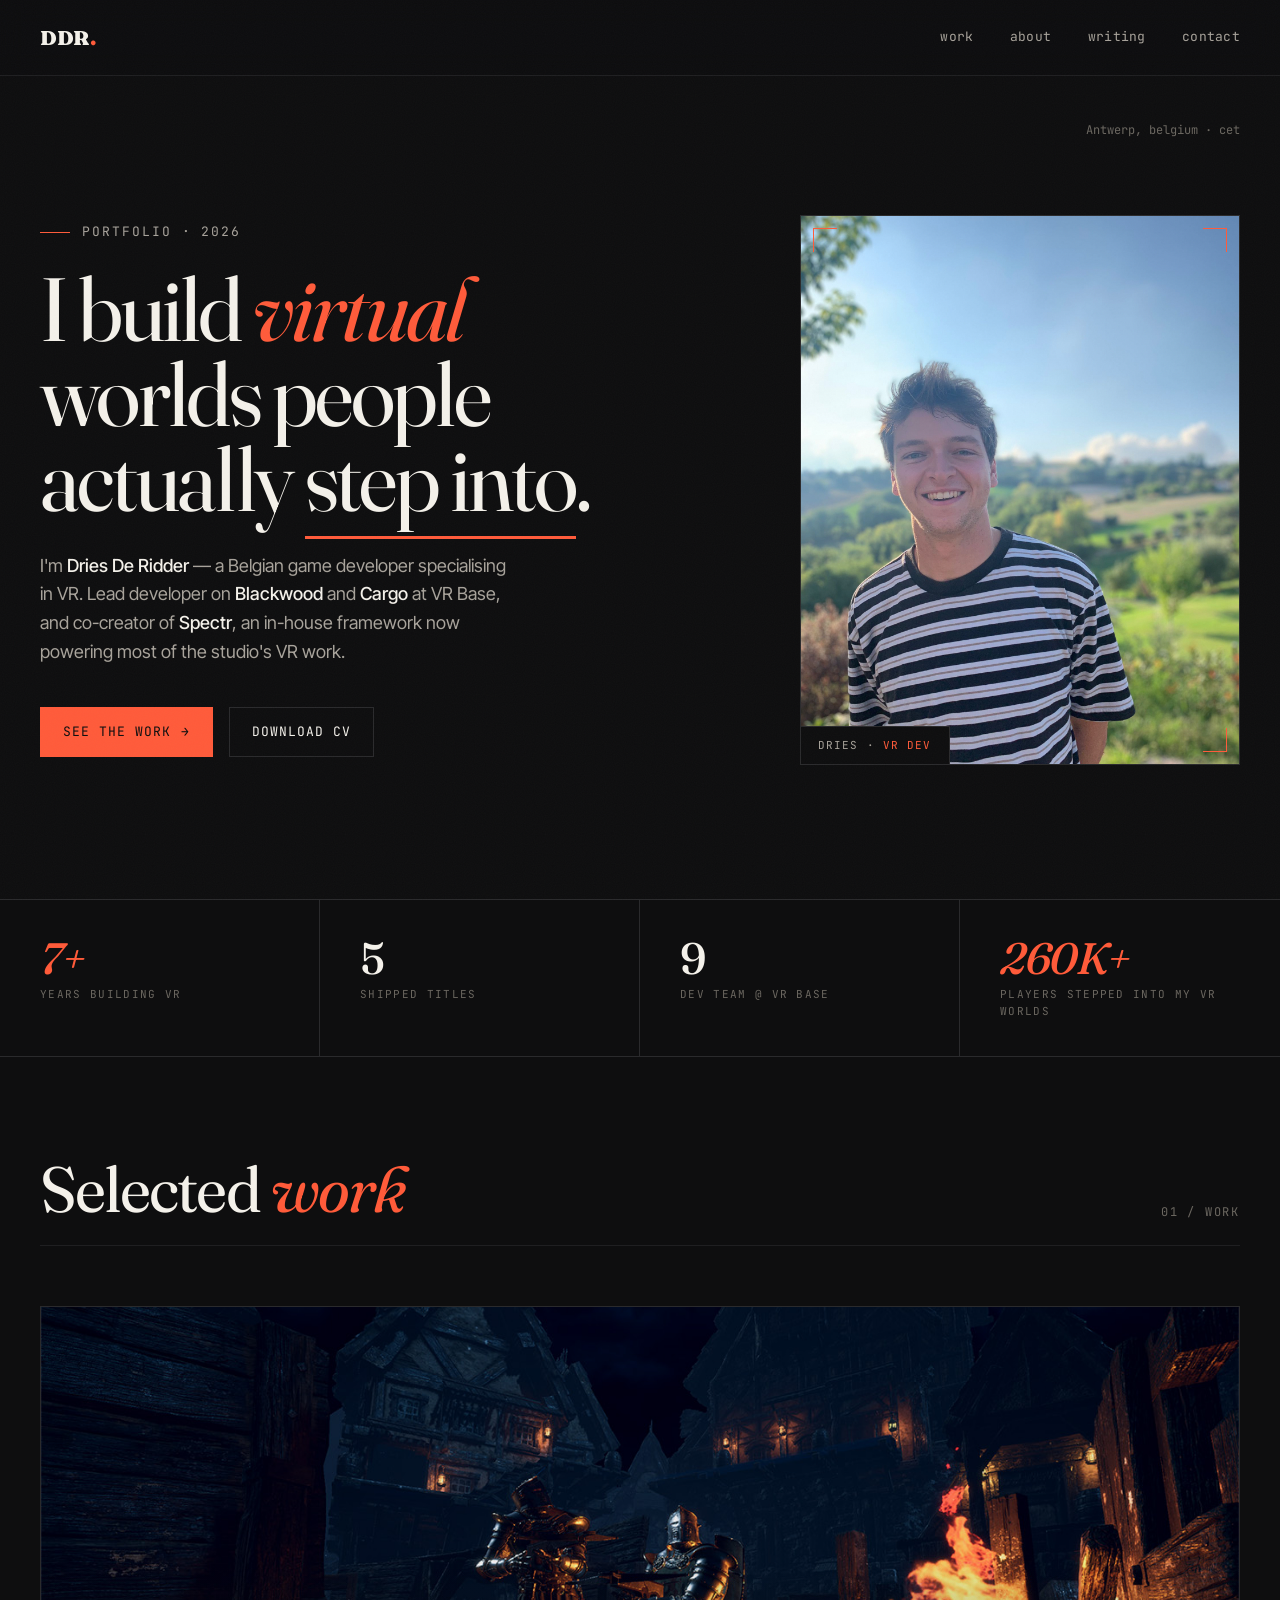
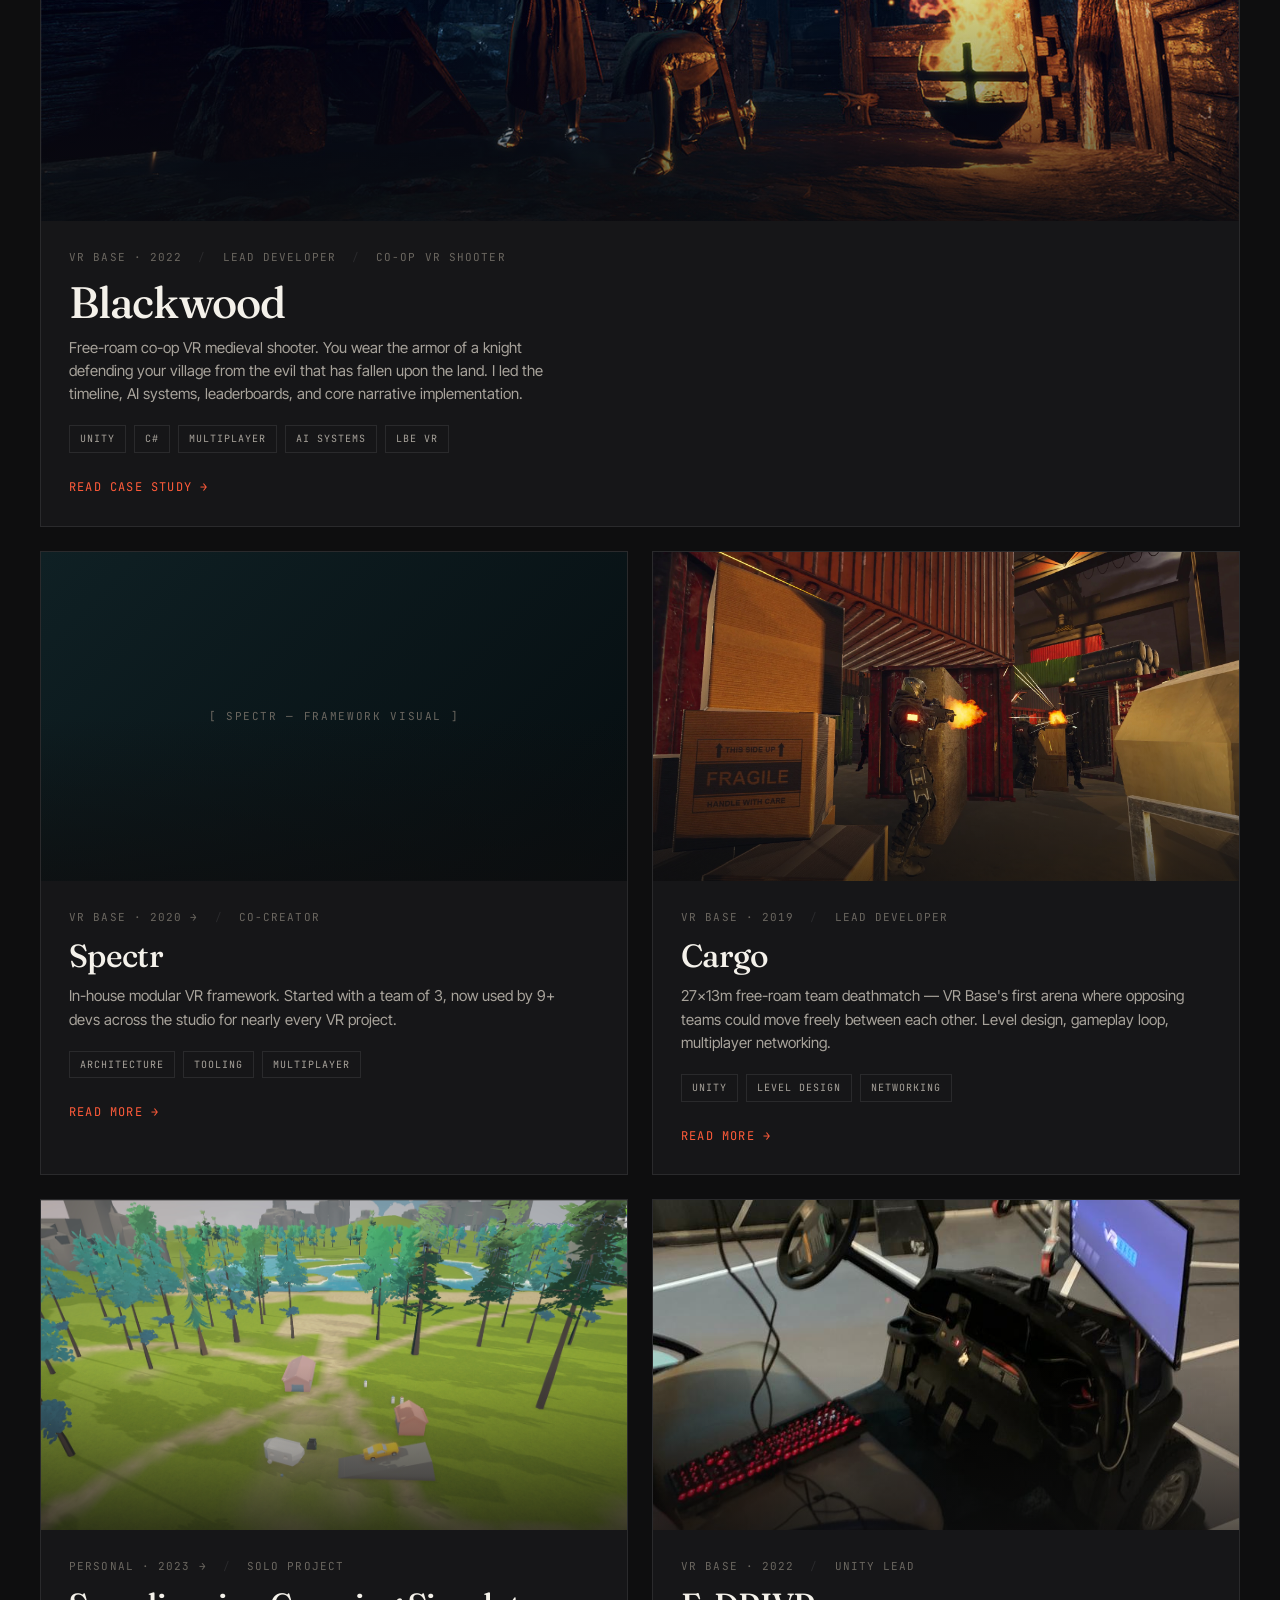
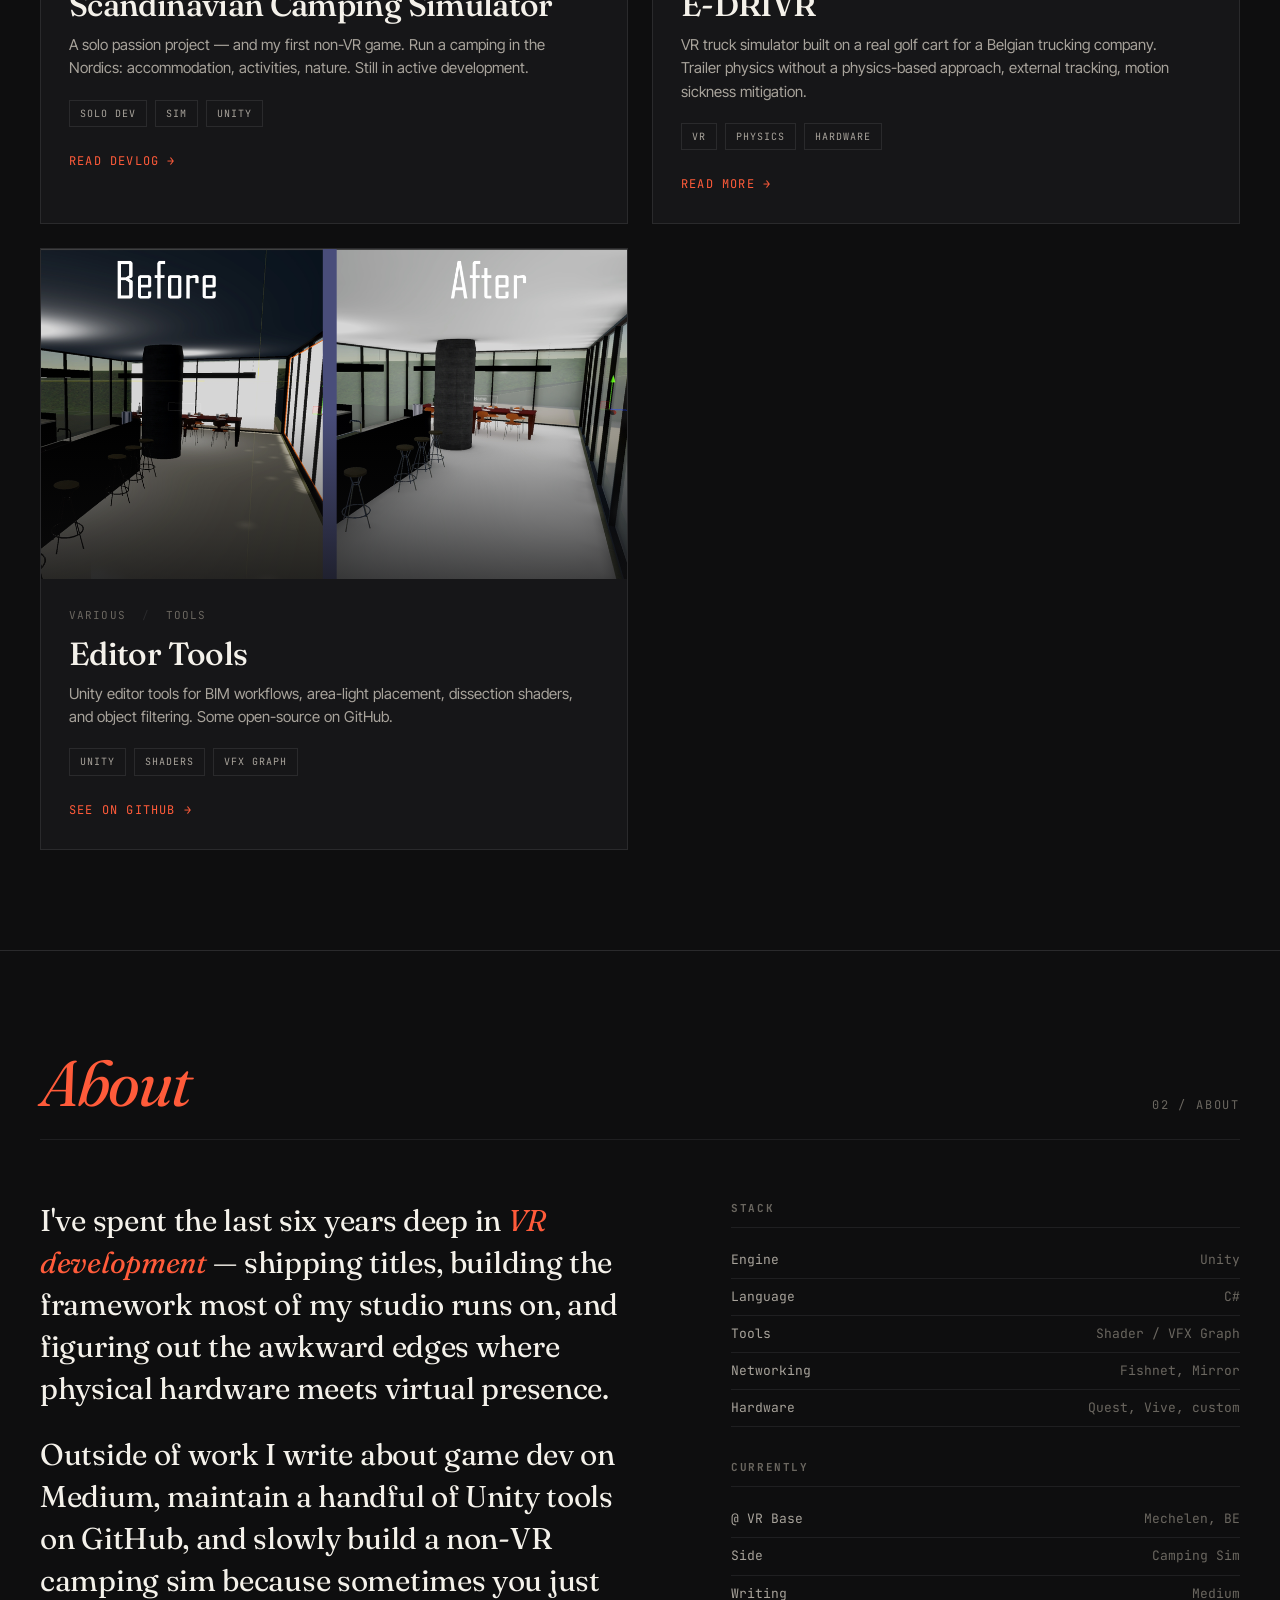
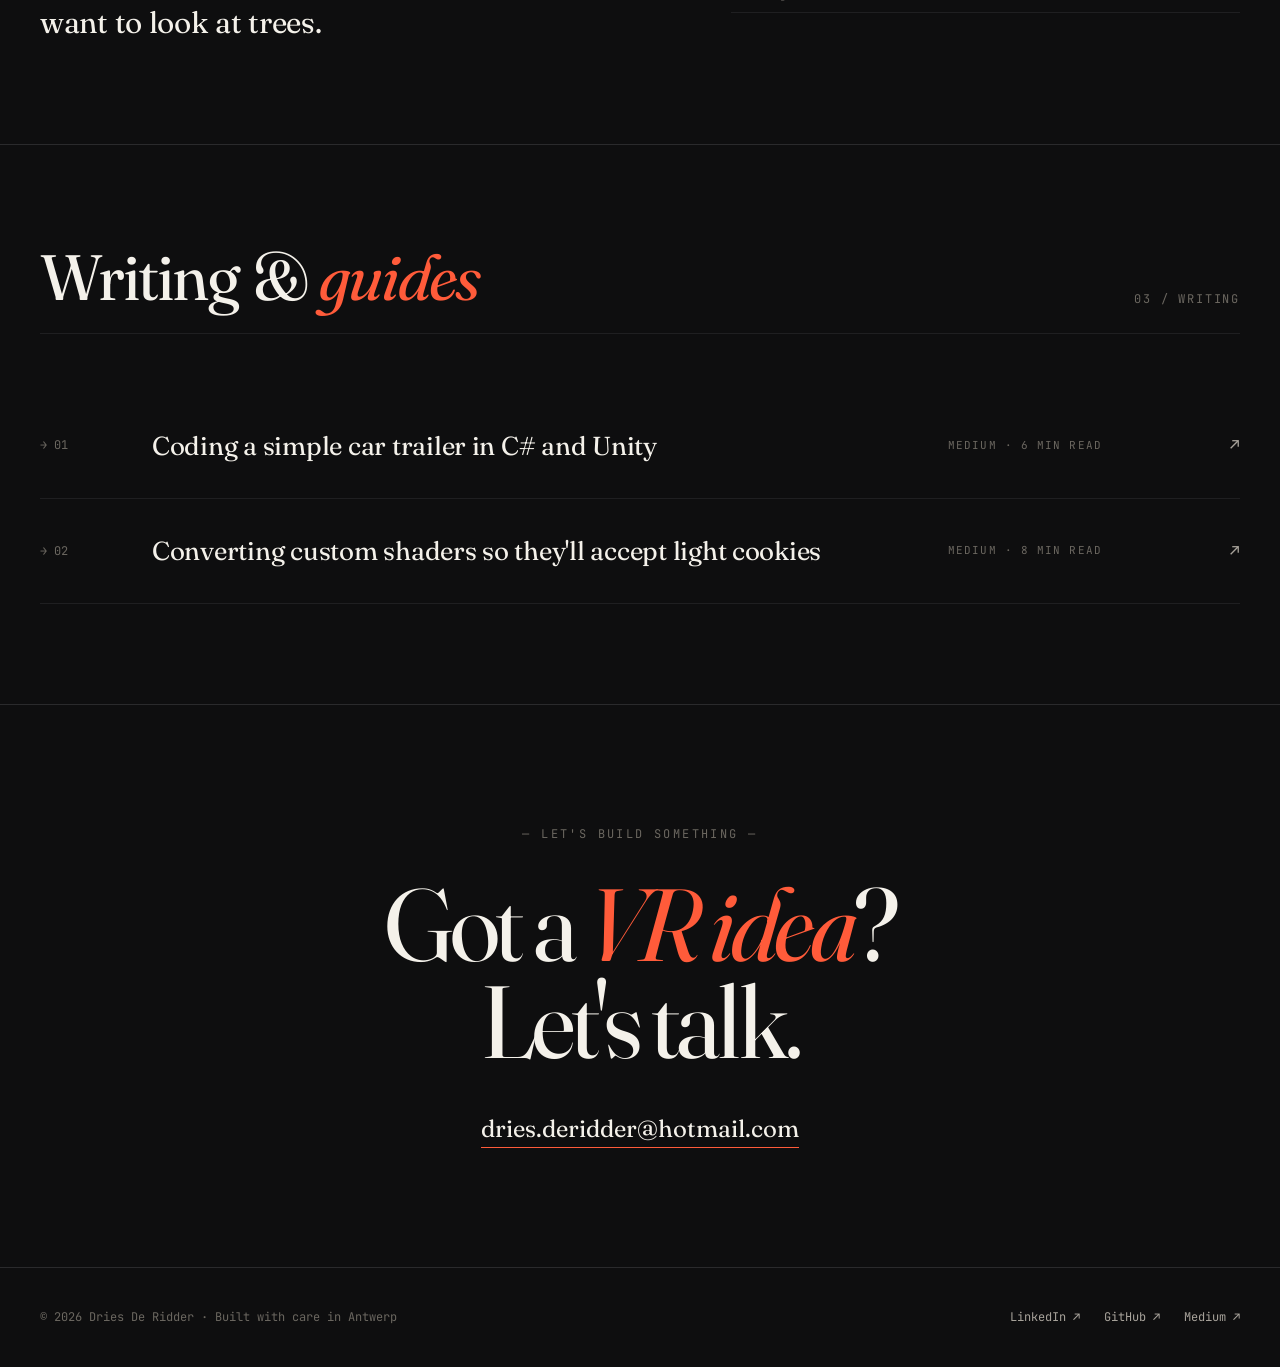
==== index.html @ 1f594038 "Added pictures and added correct text and info" ====
<!DOCTYPE html>
<html lang="en">
<head>
<meta charset="UTF-8">
<meta name="viewport" content="width=device-width, initial-scale=1.0">
<title>Dries De Ridder — VR Game Developer</title>
<meta name="description" content="Belgian VR game developer. Lead on Blackwood and Cargo at VR Base. Co-creator of Spectr, an in-house VR framework.">
<meta property="og:title" content="Dries De Ridder — VR Game Developer">
<meta property="og:description" content="Belgian VR game developer. Lead on Blackwood and Cargo at VR Base.">
<meta property="og:type" content="website">
<link rel="stylesheet" href="styles.css">
<link rel="preconnect" href="https://fonts.googleapis.com">
<link rel="preconnect" href="https://fonts.gstatic.com" crossorigin>
<link href="https://fonts.googleapis.com/css2?family=Fraunces:opsz,wght@9..144,400;9..144,500;9..144,700;9..144,900&family=JetBrains+Mono:wght@400;500&family=Inter+Tight:wght@400;500;600&display=swap" rel="stylesheet">
</head>
<body>

<nav class="top">
  <a href="index.html" class="logo">DDR<span>.</span></a>
  <div class="nav-links">
    <a href="#work">work</a>
    <a href="#about">about</a>
    <a href="#writing">writing</a>
    <a href="#contact">contact</a>
  </div>
</nav>

<!-- HERO -->
<section class="hero">
  <div class="hero-meta">
    <!-- <div><span class="dot"></span>available for freelance</div> -->
    <div>Antwerp, belgium · cet</div>
  </div>

  <div class="hero-left">
    <div class="hero-tag">Portfolio · 2026</div>
    <h1>
      I build <em>virtual</em><br>
      worlds people<br>
      actually <span class="underline">step into</span>.
    </h1>
    <p class="hero-bio">
      I'm <strong>Dries De Ridder</strong> — a Belgian game developer specialising in VR. Lead developer on <strong>Blackwood</strong> and <strong>Cargo</strong> at VR Base, and co-creator of <strong>Spectr</strong>, an in-house framework now powering most of the studio's VR work.
    </p>
    <div class="cta-group">
      <a href="#work" class="btn btn-primary">See the work →</a>
      <a href="Resume_DriesDeRidder.pdf" class="btn btn-ghost" target="_blank" rel="noopener">Download CV</a>
    </div>
  </div>

  <div class="hero-right">
    <div class="portrait-frame">
      <div class="portrait-corner tl"></div>
      <div class="portrait-corner tr"></div>
      <div class="portrait-corner bl"></div>
      <div class="portrait-corner br"></div>
      <!-- Replace src below with /images/portrait.jpg when you have a photo ready -->
      <img class="portrait-img" src="images/portrait.jpg" alt="Dries De Ridder" onerror="this.style.display='none';this.nextElementSibling.style.display='flex'">
      <div class="portrait-tag">DRIES · <span>VR DEV</span></div>
    </div>
  </div>
</section>

<!-- STATS -->
<section class="stats">
  <div class="stat">
    <div class="stat-num"><em>7+</em></div>
    <div class="stat-label">years building VR</div>
  </div>
  <div class="stat">
    <div class="stat-num">5</div>
    <div class="stat-label">shipped titles</div>
  </div>
  <div class="stat">
    <div class="stat-num">9</div>
    <div class="stat-label">dev team @ VR Base</div>
  </div>
  <div class="stat">
    <div class="stat-num"><em>260K+</em></div>
    <div class="stat-label">players stepped into my VR worlds</div>
  </div>
</section>

<!-- PROJECTS -->
<section class="section" id="work">
  <div class="section-header">
    <h2 class="section-title">Selected <em>work</em></h2>
    <div class="section-index">01 / Work</div>
  </div>

  <div class="projects-grid">
    <a href="projects.html#blackwood" class="project featured">
      <div class="project-img blackwood"></div>
      <div class="project-body">
        <div class="project-meta">
          <span>VR Base · 2022</span>
          <span>Lead Developer</span>
          <span>Co-op VR Shooter</span>
        </div>
        <h3 class="project-name">Blackwood</h3>
        <p class="project-desc">Free-roam co-op VR medieval shooter. You wear the armor of a knight defending your village from the evil that has fallen upon the land. I led the timeline, AI systems, leaderboards, and core narrative implementation.</p>
        <div class="project-tags">
          <span class="tag">Unity</span>
          <span class="tag">C#</span>
          <span class="tag">Multiplayer</span>
          <span class="tag">AI Systems</span>
          <span class="tag">LBE VR</span>
        </div>
        <div class="project-cta">Read case study <span class="arrow">→</span></div>
      </div>
    </a>

    <a href="projects.html#spectr" class="project">
      <div class="project-img spectr">
        <div class="project-img-placeholder">[ Spectr — framework visual ]</div>
      </div>
      <div class="project-body">
        <div class="project-meta">
          <span>VR Base · 2020 →</span>
          <span>Co-creator</span>
        </div>
        <h3 class="project-name">Spectr</h3>
        <p class="project-desc">In-house modular VR framework. Started with a team of 3, now used by 9+ devs across the studio for nearly every VR project.</p>
        <div class="project-tags">
          <span class="tag">Architecture</span>
          <span class="tag">Tooling</span>
          <span class="tag">Multiplayer</span>
        </div>
        <div class="project-cta">Read more <span class="arrow">→</span></div>
      </div>
    </a>

    <a href="projects.html#cargo" class="project">
      <div class="project-img cargo"></div>
      <div class="project-body">
        <div class="project-meta">
          <span>VR Base · 2019</span>
          <span>Lead Developer</span>
        </div>
        <h3 class="project-name">Cargo</h3>
        <p class="project-desc">27×13m free-roam team deathmatch — VR Base's first arena where opposing teams could move freely between each other. Level design, gameplay loop, multiplayer networking.</p>
        <div class="project-tags">
          <span class="tag">Unity</span>
          <span class="tag">Level Design</span>
          <span class="tag">Networking</span>
        </div>
        <div class="project-cta">Read more <span class="arrow">→</span></div>
      </div>
    </a>

    <a href="projects.html#scandinavian" class="project">
      <div class="project-img camp"></div>
      <div class="project-body">
        <div class="project-meta">
          <span>Personal · 2023 →</span>
          <span>Solo project</span>
        </div>
        <h3 class="project-name">Scandinavian Camping Simulator</h3>
        <p class="project-desc">A solo passion project — and my first non-VR game. Run a camping in the Nordics: accommodation, activities, nature. Still in active development.</p>
        <div class="project-tags">
          <span class="tag">Solo Dev</span>
          <span class="tag">Sim</span>
          <span class="tag">Unity</span>
        </div>
        <div class="project-cta">Read devlog <span class="arrow">→</span></div>
      </div>
    </a>

    <a href="projects.html#edrivr" class="project">
      <div class="project-img edrivr"></div>
      <div class="project-body">
        <div class="project-meta">
          <span>VR Base · 2022</span>
          <span>Unity Lead</span>
        </div>
        <h3 class="project-name">E-DRIVR</h3>
        <p class="project-desc">VR truck simulator built on a real golf cart for a Belgian trucking company. Trailer physics without a physics-based approach, external tracking, motion sickness mitigation.</p>
        <div class="project-tags">
          <span class="tag">VR</span>
          <span class="tag">Physics</span>
          <span class="tag">Hardware</span>
        </div>
        <div class="project-cta">Read more <span class="arrow">→</span></div>
      </div>
    </a>

    <a href="projects.html#tools" class="project">
      <div class="project-img tools"></div>
      <div class="project-body">
        <div class="project-meta">
          <span>Various</span>
          <span>Tools</span>
        </div>
        <h3 class="project-name">Editor Tools</h3>
        <p class="project-desc">Unity editor tools for BIM workflows, area-light placement, dissection shaders, and object filtering. Some open-source on GitHub.</p>
        <div class="project-tags">
          <span class="tag">Unity</span>
          <span class="tag">Shaders</span>
          <span class="tag">VFX Graph</span>
        </div>
        <div class="project-cta">See on GitHub <span class="arrow">→</span></div>
      </div>
    </a>
  </div>
</section>

<!-- ABOUT -->
<section class="section" id="about">
  <div class="section-header">
    <h2 class="section-title"><em>About</em></h2>
    <div class="section-index">02 / About</div>
  </div>

  <div class="about">
    <div class="about-text">
      <p>I've spent the last six years deep in <em>VR development</em> — shipping titles, building the framework most of my studio runs on, and figuring out the awkward edges where physical hardware meets virtual presence.</p>
      <p>Outside of work I write about game dev on Medium, maintain a handful of Unity tools on GitHub, and slowly build a non-VR camping sim because sometimes you just want to look at trees.</p>
    </div>
    <div class="about-side">
      <h4>Stack</h4>
      <ul>
        <li><span>Engine</span><span>Unity</span></li>
        <li><span>Language</span><span>C#</span></li>
        <li><span>Tools</span><span>Shader / VFX Graph</span></li>
        <li><span>Networking</span><span>Fishnet, Mirror</span></li>
        <li><span>Hardware</span><span>Quest, Vive, custom</span></li>
      </ul>
      <h4>Currently</h4>
      <ul>
        <li><span>@ VR Base</span><span>Mechelen, BE</span></li>
        <li><span>Side</span><span>Camping Sim</span></li>
        <li><span>Writing</span><span>Medium</span></li>
      </ul>
    </div>
  </div>
</section>

<!-- ARTICLES -->
<section class="section" id="writing">
  <div class="section-header">
    <h2 class="section-title">Writing &amp; <em>guides</em></h2>
    <div class="section-index">03 / Writing</div>
  </div>

  <div class="articles-list">
    <a href="https://medium.com/" class="article" target="_blank" rel="noopener">
      <div class="article-num">→ 01</div>
      <div class="article-title">Coding a simple car trailer in C# and Unity</div>
      <div class="article-meta">Medium · 6 min read</div>
      <div class="article-arrow">↗</div>
    </a>
    <a href="https://medium.com/" class="article" target="_blank" rel="noopener">
      <div class="article-num">→ 02</div>
      <div class="article-title">Converting custom shaders so they'll accept light cookies</div>
      <div class="article-meta">Medium · 8 min read</div>
      <div class="article-arrow">↗</div>
    </a>
  </div>
</section>

<!-- CONTACT -->
<section class="contact" id="contact">
  <div class="contact-eyebrow">— Let's build something —</div>
  <h2 class="contact-headline">Got a <em>VR idea</em>?<br>Let's talk.</h2>
  <a href="mailto:dries.deridder@hotmail.com" class="contact-email">dries.deridder@hotmail.com</a>
</section>

<footer>
  <div>© 2026 Dries De Ridder · Built with care in Antwerp</div>
  <div class="footer-socials">
    <a href="https://www.linkedin.com/in/dries-de-ridder" target="_blank" rel="noopener">LinkedIn ↗</a>
    <a href="https://github.com/DriesDeRidder" target="_blank" rel="noopener">GitHub ↗</a>
    <a href="https://medium.com/@driesderidder" target="_blank" rel="noopener">Medium ↗</a>
  </div>
</footer>

</body>
</html>
---- styles.css ----
/* ===============================
   Dries De Ridder — Portfolio
   Shared stylesheet
   =============================== */

:root {
  --bg: #0e0e0f;
  --bg-elev: #161618;
  --ink: #f4f1ea;
  --ink-dim: #a8a39b;
  --ink-mute: #6b6760;
  --accent: #ff5b3a;
  --accent-soft: #ff8b6e;
  --teal: #2dd4bf;
  --line: #2a2a2c;
  --line-soft: #1f1f21;
  --display: "Fraunces", "Times New Roman", serif;
  --body: "Inter Tight", system-ui, sans-serif;
  --mono: "JetBrains Mono", ui-monospace, monospace;
}

* { box-sizing: border-box; margin: 0; padding: 0; }

html { scroll-behavior: smooth; }

body {
  background: var(--bg);
  color: var(--ink);
  font-family: var(--body);
  font-size: 16px;
  line-height: 1.55;
  -webkit-font-smoothing: antialiased;
  overflow-x: hidden;
}

::selection { background: var(--accent); color: var(--bg); }

a { color: inherit; }

/* Subtle grain over everything */
body::before {
  content: "";
  position: fixed;
  inset: 0;
  pointer-events: none;
  z-index: 100;
  opacity: 0.04;
  background-image: url("data:image/svg+xml;utf8,<svg xmlns='http://www.w3.org/2000/svg' width='200' height='200'><filter id='n'><feTurbulence type='fractalNoise' baseFrequency='0.9' numOctaves='2'/></filter><rect width='200' height='200' filter='url(%23n)' opacity='0.7'/></svg>");
}

/* ===== NAV ===== */
nav.top {
  position: fixed;
  top: 0;
  left: 0;
  right: 0;
  z-index: 50;
  padding: 22px 40px;
  display: flex;
  justify-content: space-between;
  align-items: center;
  backdrop-filter: blur(12px);
  background: rgba(14, 14, 15, 0.6);
  border-bottom: 1px solid var(--line-soft);
}

.logo {
  font-family: var(--display);
  font-weight: 900;
  font-size: 20px;
  letter-spacing: -0.02em;
  text-decoration: none;
  color: var(--ink);
}
.logo span { color: var(--accent); }

.nav-links {
  display: flex;
  gap: 34px;
  font-family: var(--mono);
  font-size: 13px;
  text-transform: lowercase;
  letter-spacing: 0.02em;
}
.nav-links a {
  color: var(--ink-dim);
  text-decoration: none;
  transition: color 0.2s;
  position: relative;
}
.nav-links a:hover { color: var(--ink); }
.nav-links a::before {
  content: "→ ";
  opacity: 0;
  margin-right: -14px;
  transition: opacity 0.2s, margin-right 0.2s;
}
.nav-links a:hover::before {
  opacity: 1;
  margin-right: 4px;
}

/* ===== HERO ===== */
.hero {
  min-height: 100vh;
  padding: 140px 40px 60px;
  display: grid;
  grid-template-columns: 1fr 1fr;
  gap: 60px;
  align-items: center;
  position: relative;
  border-bottom: 1px solid var(--line);
}

.hero-meta {
  position: absolute;
  top: 120px;
  right: 40px;
  font-family: var(--mono);
  font-size: 12px;
  color: var(--ink-mute);
  text-align: right;
  line-height: 1.7;
}
.hero-meta .dot {
  display: inline-block;
  width: 8px;
  height: 8px;
  background: var(--teal);
  border-radius: 50%;
  margin-right: 6px;
  vertical-align: middle;
  animation: pulse 2s infinite;
}
@keyframes pulse {
  0%, 100% { opacity: 1; }
  50% { opacity: 0.4; }
}

.hero-left h1 {
  font-family: var(--display);
  font-weight: 400;
  font-size: clamp(48px, 7vw, 96px);
  line-height: 0.95;
  letter-spacing: -0.03em;
  margin-bottom: 30px;
}
.hero-left h1 em {
  font-style: italic;
  font-weight: 400;
  color: var(--accent);
}
.hero-left h1 .underline {
  border-bottom: 3px solid var(--accent);
  padding-bottom: 2px;
}

.hero-tag {
  font-family: var(--mono);
  font-size: 13px;
  color: var(--ink-dim);
  text-transform: uppercase;
  letter-spacing: 0.15em;
  margin-bottom: 24px;
  display: flex;
  align-items: center;
  gap: 12px;
}
.hero-tag::before {
  content: "";
  width: 30px;
  height: 1px;
  background: var(--accent);
}

.hero-bio {
  font-size: 18px;
  color: var(--ink-dim);
  max-width: 480px;
  margin-bottom: 40px;
  line-height: 1.6;
}
.hero-bio strong { color: var(--ink); font-weight: 500; }

.cta-group {
  display: flex;
  gap: 16px;
  flex-wrap: wrap;
}

.btn {
  display: inline-flex;
  align-items: center;
  gap: 10px;
  padding: 14px 22px;
  font-family: var(--mono);
  font-size: 13px;
  text-transform: uppercase;
  letter-spacing: 0.08em;
  text-decoration: none;
  border: 1px solid var(--line);
  transition: all 0.25s;
  cursor: pointer;
}
.btn-primary {
  background: var(--accent);
  color: var(--bg);
  border-color: var(--accent);
}
.btn-primary:hover {
  background: var(--accent-soft);
  border-color: var(--accent-soft);
  transform: translate(-2px, -2px);
  box-shadow: 4px 4px 0 var(--ink);
}
.btn-ghost {
  background: transparent;
  color: var(--ink);
}
.btn-ghost:hover {
  border-color: var(--ink);
  transform: translate(-2px, -2px);
  box-shadow: 4px 4px 0 var(--accent);
}

/* Hero right: portrait card */
.hero-right {
  position: relative;
  aspect-ratio: 4/5;
  max-height: 70vh;
  justify-self: end;
  width: 100%;
  max-width: 440px;
}
.portrait-frame {
  position: absolute;
  inset: 0;
  background: linear-gradient(135deg, #1a1a1c 0%, #0e0e0f 100%);
  border: 1px solid var(--line);
  overflow: hidden;
}
.portrait-frame::before {
  content: "";
  position: absolute;
  inset: 0;
  background:
    radial-gradient(circle at 30% 20%, rgba(255, 91, 58, 0.15), transparent 50%),
    radial-gradient(circle at 70% 80%, rgba(45, 212, 191, 0.1), transparent 50%);
  z-index: 1;
  pointer-events: none;
}
.portrait-img {
  position: absolute;
  inset: 0;
  width: 100%;
  height: 100%;
  object-fit: cover;
  z-index: 2;
}
.portrait-placeholder {
  position: absolute;
  inset: 0;
  display: flex;
  align-items: center;
  justify-content: center;
  color: var(--ink-mute);
  font-family: var(--mono);
  font-size: 12px;
  flex-direction: column;
  gap: 12px;
  z-index: 2;
}
.portrait-placeholder svg {
  width: 80px;
  height: 80px;
  opacity: 0.3;
}
.portrait-corner {
  position: absolute;
  width: 24px;
  height: 24px;
  border: 1px solid var(--accent);
  z-index: 3;
}
.portrait-corner.tl { top: 12px; left: 12px; border-right: none; border-bottom: none; }
.portrait-corner.tr { top: 12px; right: 12px; border-left: none; border-bottom: none; }
.portrait-corner.bl { bottom: 12px; left: 12px; border-right: none; border-top: none; }
.portrait-corner.br { bottom: 12px; right: 12px; border-left: none; border-top: none; }

.portrait-tag {
  position: absolute;
  bottom: -1px;
  left: -1px;
  background: var(--bg);
  border: 1px solid var(--line);
  border-bottom: none;
  border-left: none;
  padding: 10px 18px;
  font-family: var(--mono);
  font-size: 11px;
  color: var(--ink-dim);
  text-transform: uppercase;
  letter-spacing: 0.1em;
  z-index: 3;
}
.portrait-tag span { color: var(--accent); }

/* ===== STATS BAR ===== */
.stats {
  display: grid;
  grid-template-columns: repeat(4, 1fr);
  border-bottom: 1px solid var(--line);
}
.stat {
  padding: 36px 40px;
  border-right: 1px solid var(--line);
}
.stat:last-child { border-right: none; }
.stat-num {
  font-family: var(--display);
  font-size: 44px;
  font-weight: 500;
  letter-spacing: -0.03em;
  line-height: 1;
  margin-bottom: 6px;
}
.stat-num em { font-style: italic; color: var(--accent); }
.stat-label {
  font-family: var(--mono);
  font-size: 11px;
  text-transform: uppercase;
  letter-spacing: 0.12em;
  color: var(--ink-mute);
}

/* ===== SECTIONS ===== */
.section {
  padding: 100px 40px;
  position: relative;
  border-bottom: 1px solid var(--line);
}

.section-header {
  display: flex;
  justify-content: space-between;
  align-items: flex-end;
  margin-bottom: 60px;
  padding-bottom: 24px;
  border-bottom: 1px solid var(--line-soft);
}
.section-title {
  font-family: var(--display);
  font-weight: 400;
  font-size: clamp(40px, 5vw, 64px);
  letter-spacing: -0.03em;
  line-height: 1;
}
.section-title em { font-style: italic; color: var(--accent); }
.section-index {
  font-family: var(--mono);
  font-size: 12px;
  color: var(--ink-mute);
  text-transform: uppercase;
  letter-spacing: 0.15em;
}

/* ===== PROJECTS GRID (home) ===== */
.projects-grid {
  display: grid;
  grid-template-columns: repeat(2, 1fr);
  gap: 24px;
}

.project {
  position: relative;
  background: var(--bg-elev);
  border: 1px solid var(--line);
  overflow: hidden;
  transition: all 0.3s;
  text-decoration: none;
  color: inherit;
  display: block;
}
.project:hover {
  border-color: var(--accent);
  transform: translateY(-4px);
}
.project.featured {
  grid-column: span 2;
}

.project-img {
  aspect-ratio: 16/9;
  background: linear-gradient(135deg, #1a1a1c 0%, #0a0a0b 100%);
  position: relative;
  overflow: hidden;
}
.project.featured .project-img { aspect-ratio: 21/9; }
.project-img-placeholder {
  position: absolute;
  inset: 0;
  display: flex;
  align-items: center;
  justify-content: center;
  color: var(--ink-mute);
  font-family: var(--mono);
  font-size: 11px;
  text-transform: uppercase;
  letter-spacing: 0.15em;
}
.project-img::after {
  content: "";
  position: absolute;
  inset: 0;
  background: linear-gradient(to top, rgba(14, 14, 15, 0.7) 0%, transparent 50%);
}

/* Project images — fall back to gradient if image missing */
.project-img.blackwood { background: url("images/blackwood.jpg") center/cover no-repeat, linear-gradient(135deg, #2a1410 0%, #0a0507 100%); }
.project-img.spectr { background: linear-gradient(135deg, #0f2024 0%, #060d10 100%); }
.project-img.cargo { background: url("images/cargo.jpg") center/cover no-repeat, linear-gradient(135deg, #1f1a14 0%, #0a0807 100%); }
.project-img.camp { background: url("images/scandinavianCampingSite.png") center/cover no-repeat, linear-gradient(135deg, #14201a 0%, #060a08 100%); }
.project-img.edrivr { background: url("images/golfCartTruck.jpg") center/cover no-repeat, linear-gradient(135deg, #1a1822 0%, #08070d 100%); }
.project-img.tools { background: url("images/lightBakeTool.png") center/cover no-repeat, linear-gradient(135deg, #20201a 0%, #0a0a07 100%); }

.project-body { padding: 28px; }
.project-meta {
  display: flex;
  gap: 16px;
  font-family: var(--mono);
  font-size: 11px;
  text-transform: uppercase;
  letter-spacing: 0.1em;
  color: var(--ink-mute);
  margin-bottom: 14px;
  flex-wrap: wrap;
}
.project-meta span:not(:last-child)::after {
  content: "/";
  margin-left: 16px;
  color: var(--line);
}
.project-name {
  font-family: var(--display);
  font-size: 32px;
  font-weight: 500;
  letter-spacing: -0.02em;
  line-height: 1;
  margin-bottom: 12px;
}
.project.featured .project-name { font-size: 44px; }
.project-desc {
  color: var(--ink-dim);
  font-size: 15px;
  margin-bottom: 20px;
  max-width: 56ch;
}
.project-tags {
  display: flex;
  gap: 8px;
  flex-wrap: wrap;
  margin-bottom: 20px;
}
.tag {
  font-family: var(--mono);
  font-size: 10px;
  text-transform: uppercase;
  letter-spacing: 0.1em;
  padding: 5px 10px;
  border: 1px solid var(--line);
  color: var(--ink-dim);
}
.project-cta {
  font-family: var(--mono);
  font-size: 12px;
  text-transform: uppercase;
  letter-spacing: 0.1em;
  color: var(--accent);
  display: inline-flex;
  align-items: center;
  gap: 8px;
}
.project-cta .arrow {
  transition: transform 0.25s;
}
.project:hover .project-cta .arrow { transform: translateX(6px); }

/* ===== ABOUT ===== */
.about {
  display: grid;
  grid-template-columns: 1.2fr 1fr;
  gap: 80px;
  align-items: start;
}
.about-text {
  font-family: var(--display);
  font-size: clamp(22px, 2.5vw, 30px);
  line-height: 1.4;
  font-weight: 400;
  letter-spacing: -0.01em;
  color: var(--ink);
}
.about-text em { font-style: italic; color: var(--accent); }
.about-text p + p { margin-top: 24px; }
.about-side {
  font-family: var(--mono);
  font-size: 13px;
  color: var(--ink-dim);
}
.about-side h4 {
  font-family: var(--mono);
  font-size: 11px;
  text-transform: uppercase;
  letter-spacing: 0.15em;
  color: var(--ink-mute);
  margin-bottom: 14px;
  padding-bottom: 10px;
  border-bottom: 1px solid var(--line-soft);
}
.about-side h4:not(:first-child) { margin-top: 32px; }
.about-side ul {
  list-style: none;
}
.about-side li {
  padding: 8px 0;
  display: flex;
  justify-content: space-between;
  border-bottom: 1px solid var(--line-soft);
}
.about-side li span:last-child { color: var(--ink-mute); }

/* ===== ARTICLES ===== */
.articles-list {
  display: flex;
  flex-direction: column;
}
.article {
  display: grid;
  grid-template-columns: 80px 1fr 200px 60px;
  gap: 32px;
  align-items: center;
  padding: 32px 0;
  border-bottom: 1px solid var(--line-soft);
  text-decoration: none;
  color: inherit;
  transition: padding 0.25s;
}
.article:hover {
  padding-left: 16px;
}
.article:hover .article-title { color: var(--accent); }
.article-num {
  font-family: var(--mono);
  color: var(--ink-mute);
  font-size: 12px;
}
.article-title {
  font-family: var(--display);
  font-size: 26px;
  font-weight: 400;
  letter-spacing: -0.01em;
  transition: color 0.2s;
}
.article-meta {
  font-family: var(--mono);
  font-size: 11px;
  text-transform: uppercase;
  letter-spacing: 0.1em;
  color: var(--ink-mute);
}
.article-arrow {
  font-family: var(--mono);
  color: var(--ink-dim);
  text-align: right;
  transition: transform 0.25s, color 0.2s;
}
.article:hover .article-arrow { color: var(--accent); transform: translateX(6px); }

/* ===== CONTACT ===== */
.contact {
  padding: 120px 40px;
  text-align: center;
  border-bottom: 1px solid var(--line);
}
.contact-eyebrow {
  font-family: var(--mono);
  font-size: 12px;
  text-transform: uppercase;
  letter-spacing: 0.2em;
  color: var(--ink-mute);
  margin-bottom: 32px;
}
.contact-headline {
  font-family: var(--display);
  font-size: clamp(48px, 8vw, 110px);
  font-weight: 400;
  letter-spacing: -0.04em;
  line-height: 0.95;
  margin-bottom: 40px;
}
.contact-headline em { font-style: italic; color: var(--accent); }
.contact-email {
  font-family: var(--display);
  font-size: 24px;
  color: var(--ink);
  text-decoration: none;
  border-bottom: 1px solid var(--accent);
  padding-bottom: 4px;
  transition: color 0.2s;
}
.contact-email:hover { color: var(--accent); }

/* ===== FOOTER ===== */
footer {
  padding: 40px;
  display: flex;
  justify-content: space-between;
  align-items: center;
  font-family: var(--mono);
  font-size: 12px;
  color: var(--ink-mute);
}
.footer-socials {
  display: flex;
  gap: 24px;
}
.footer-socials a {
  color: var(--ink-dim);
  text-decoration: none;
  transition: color 0.2s;
}
.footer-socials a:hover { color: var(--accent); }

/* ===============================
   PROJECTS PAGE styles
   =============================== */

.page-header {
  padding: 140px 40px 60px;
  border-bottom: 1px solid var(--line);
  position: relative;
}
.back-link {
  font-family: var(--mono);
  font-size: 12px;
  text-transform: uppercase;
  letter-spacing: 0.15em;
  color: var(--ink-dim);
  text-decoration: none;
  margin-bottom: 32px;
  display: inline-block;
  transition: color 0.2s, transform 0.25s;
}
.back-link:hover {
  color: var(--accent);
  transform: translateX(-4px);
}
.page-title {
  font-family: var(--display);
  font-weight: 400;
  font-size: clamp(56px, 8vw, 120px);
  letter-spacing: -0.03em;
  line-height: 0.95;
  margin-bottom: 32px;
}
.page-title em { font-style: italic; color: var(--accent); }
.page-sub {
  font-size: 19px;
  color: var(--ink-dim);
  max-width: 60ch;
  line-height: 1.6;
}

/* Sticky local nav for case studies */
.toc {
  position: sticky;
  top: 64px;
  z-index: 40;
  display: flex;
  gap: 6px;
  padding: 16px 40px;
  background: rgba(14, 14, 15, 0.85);
  backdrop-filter: blur(10px);
  border-bottom: 1px solid var(--line);
  overflow-x: auto;
  scrollbar-width: thin;
}
.toc a {
  font-family: var(--mono);
  font-size: 11px;
  text-transform: uppercase;
  letter-spacing: 0.12em;
  color: var(--ink-dim);
  text-decoration: none;
  padding: 8px 14px;
  border: 1px solid var(--line);
  white-space: nowrap;
  transition: all 0.2s;
}
.toc a:hover {
  color: var(--accent);
  border-color: var(--accent);
}

/* Case study */
.case {
  padding: 80px 40px;
  border-bottom: 1px solid var(--line);
  display: grid;
  grid-template-columns: 1fr 1fr;
  gap: 60px;
  align-items: start;
  scroll-margin-top: 130px;
}
.case:nth-child(even) {
  background: var(--bg-elev);
}
.case-hero {
  aspect-ratio: 16/10;
  border: 1px solid var(--line);
  position: relative;
  overflow: hidden;
  position: sticky;
  top: 140px;
}
.case-hero.blackwood { background: url("images/blackwood.jpg") center/cover no-repeat, linear-gradient(135deg, #2a1410 0%, #0a0507 100%); }
.case-hero.spectr { background: linear-gradient(135deg, #0f2024 0%, #060d10 100%); }
.case-hero.cargo { background: url("images/cargo.jpg") center/cover no-repeat, linear-gradient(135deg, #1f1a14 0%, #0a0807 100%); }
.case-hero.camp { background: url("images/scandinavianCampingSite.png") center/cover no-repeat, linear-gradient(135deg, #14201a 0%, #060a08 100%); }
.case-hero.edrivr { background: url("images/golfCartTruck.jpg") center/cover no-repeat, linear-gradient(135deg, #1a1822 0%, #08070d 100%); }
.case-hero.tools { background: url("images/lightBakeTool.png") center/cover no-repeat, linear-gradient(135deg, #20201a 0%, #0a0a07 100%); }
.case-hero-placeholder {
  position: absolute;
  inset: 0;
  display: flex;
  align-items: center;
  justify-content: center;
  color: var(--ink-mute);
  font-family: var(--mono);
  font-size: 11px;
  text-transform: uppercase;
  letter-spacing: 0.15em;
}

.case-body {
  padding-top: 8px;
}
.case-meta {
  display: grid;
  grid-template-columns: repeat(2, 1fr);
  gap: 16px;
  padding-bottom: 24px;
  margin-bottom: 30px;
  border-bottom: 1px solid var(--line);
}
.case-meta > div {
  display: flex;
  flex-direction: column;
  gap: 4px;
}
.case-meta .k {
  font-family: var(--mono);
  font-size: 10px;
  text-transform: uppercase;
  letter-spacing: 0.15em;
  color: var(--ink-mute);
}
.case-meta .v {
  font-family: var(--body);
  font-size: 15px;
  color: var(--ink);
}
.case-name {
  font-family: var(--display);
  font-size: clamp(40px, 5vw, 64px);
  font-weight: 500;
  letter-spacing: -0.03em;
  line-height: 1;
  margin-bottom: 18px;
}
.case-lede {
  font-family: var(--display);
  font-size: 22px;
  font-weight: 400;
  font-style: italic;
  line-height: 1.4;
  color: var(--ink-dim);
  margin-bottom: 36px;
}
.case-h3 {
  font-family: var(--mono);
  font-size: 11px;
  text-transform: uppercase;
  letter-spacing: 0.2em;
  color: var(--accent);
  margin-top: 32px;
  margin-bottom: 14px;
  font-weight: 500;
}
.case-body p {
  color: var(--ink-dim);
  font-size: 16px;
  line-height: 1.65;
  margin-bottom: 16px;
}
.case-list {
  list-style: none;
  margin-bottom: 16px;
}
.case-list li {
  color: var(--ink-dim);
  font-size: 16px;
  line-height: 1.65;
  padding-left: 24px;
  margin-bottom: 14px;
  position: relative;
}
.case-list li::before {
  content: "→";
  position: absolute;
  left: 0;
  color: var(--accent);
}
.case-list li strong {
  color: var(--ink);
  font-weight: 500;
}
.inline-link {
  color: var(--accent);
  text-decoration: none;
  border-bottom: 1px solid var(--accent);
  padding-bottom: 1px;
  transition: color 0.2s;
}
.inline-link:hover { color: var(--accent-soft); }
.case-tags {
  margin-top: 28px;
  display: flex;
  gap: 8px;
  flex-wrap: wrap;
}

/* ===== RESPONSIVE ===== */
@media (max-width: 880px) {
  nav.top { padding: 16px 20px; }
  .nav-links { gap: 18px; font-size: 12px; }
  .hero {
    grid-template-columns: 1fr;
    padding: 110px 20px 40px;
    gap: 40px;
  }
  .hero-meta { display: none; }
  .hero-right { max-width: 100%; aspect-ratio: 4/3; }
  .stats { grid-template-columns: repeat(2, 1fr); }
  .stat { padding: 24px 20px; border-bottom: 1px solid var(--line); }
  .stat:nth-child(2) { border-right: none; }
  .section { padding: 60px 20px; }
  .projects-grid { grid-template-columns: 1fr; }
  .project.featured { grid-column: span 1; }
  .about { grid-template-columns: 1fr; gap: 40px; }
  .article { grid-template-columns: 40px 1fr 40px; }
  .article-meta { display: none; }
  .contact { padding: 80px 20px; }
  footer { flex-direction: column; gap: 16px; padding: 30px 20px; text-align: center; }

  /* Projects page mobile */
  .page-header { padding: 100px 20px 40px; }
  .toc { padding: 12px 20px; top: 60px; }
  .case {
    grid-template-columns: 1fr;
    padding: 50px 20px;
    gap: 30px;
  }
  .case-hero { position: relative; top: 0; }
  .case-meta { grid-template-columns: 1fr 1fr; gap: 14px; }
}
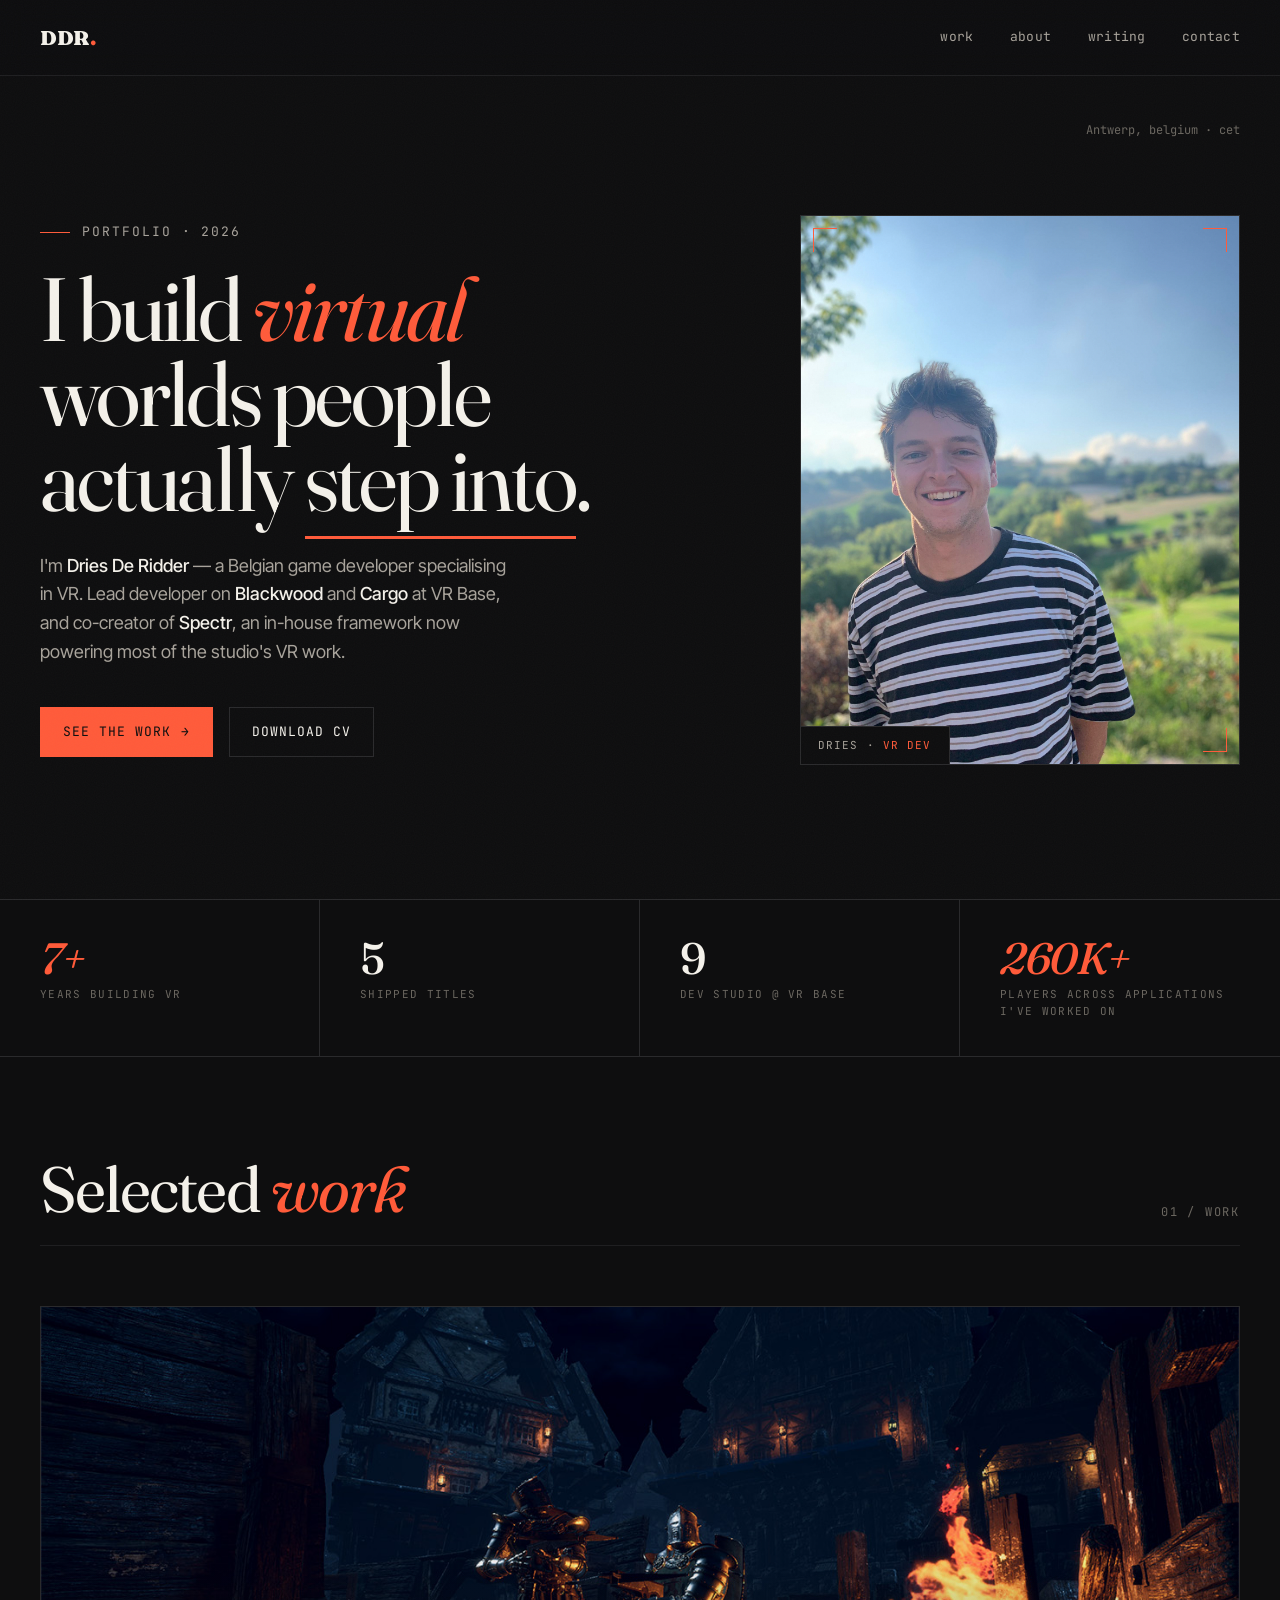
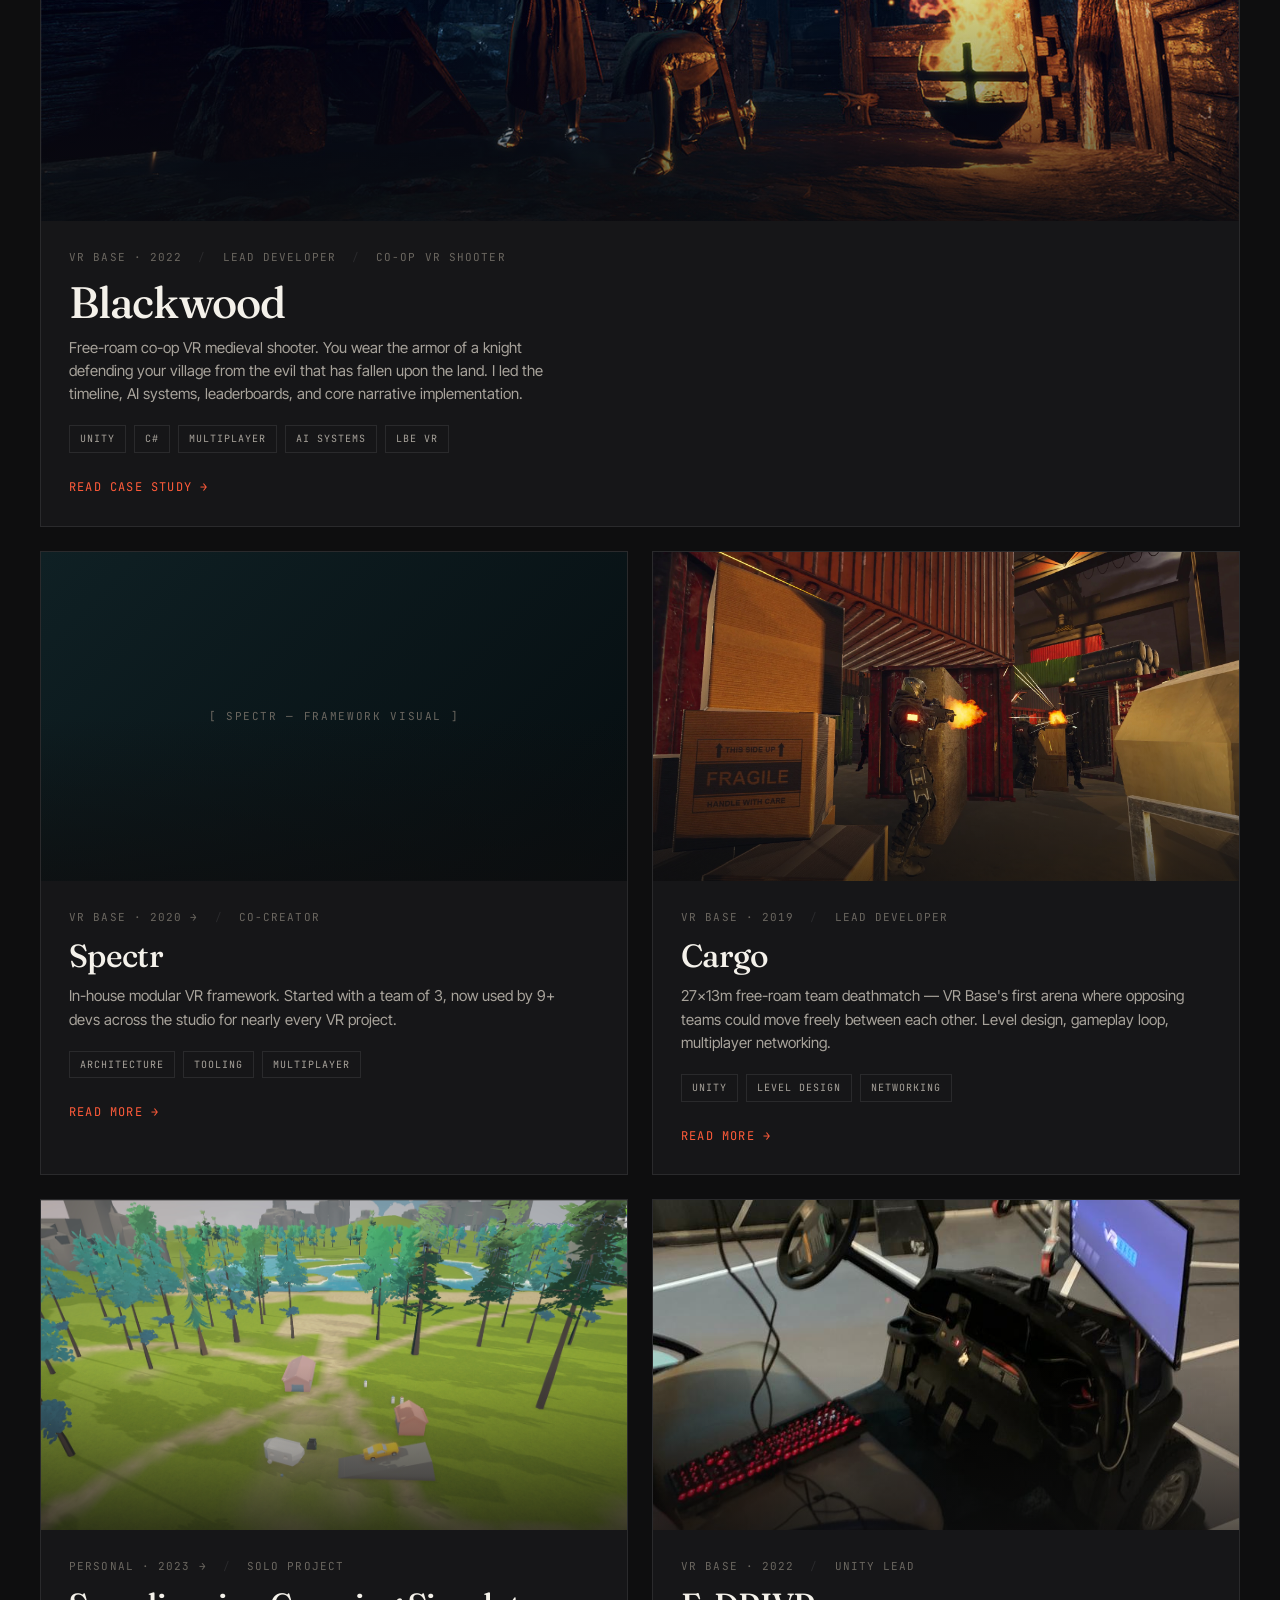
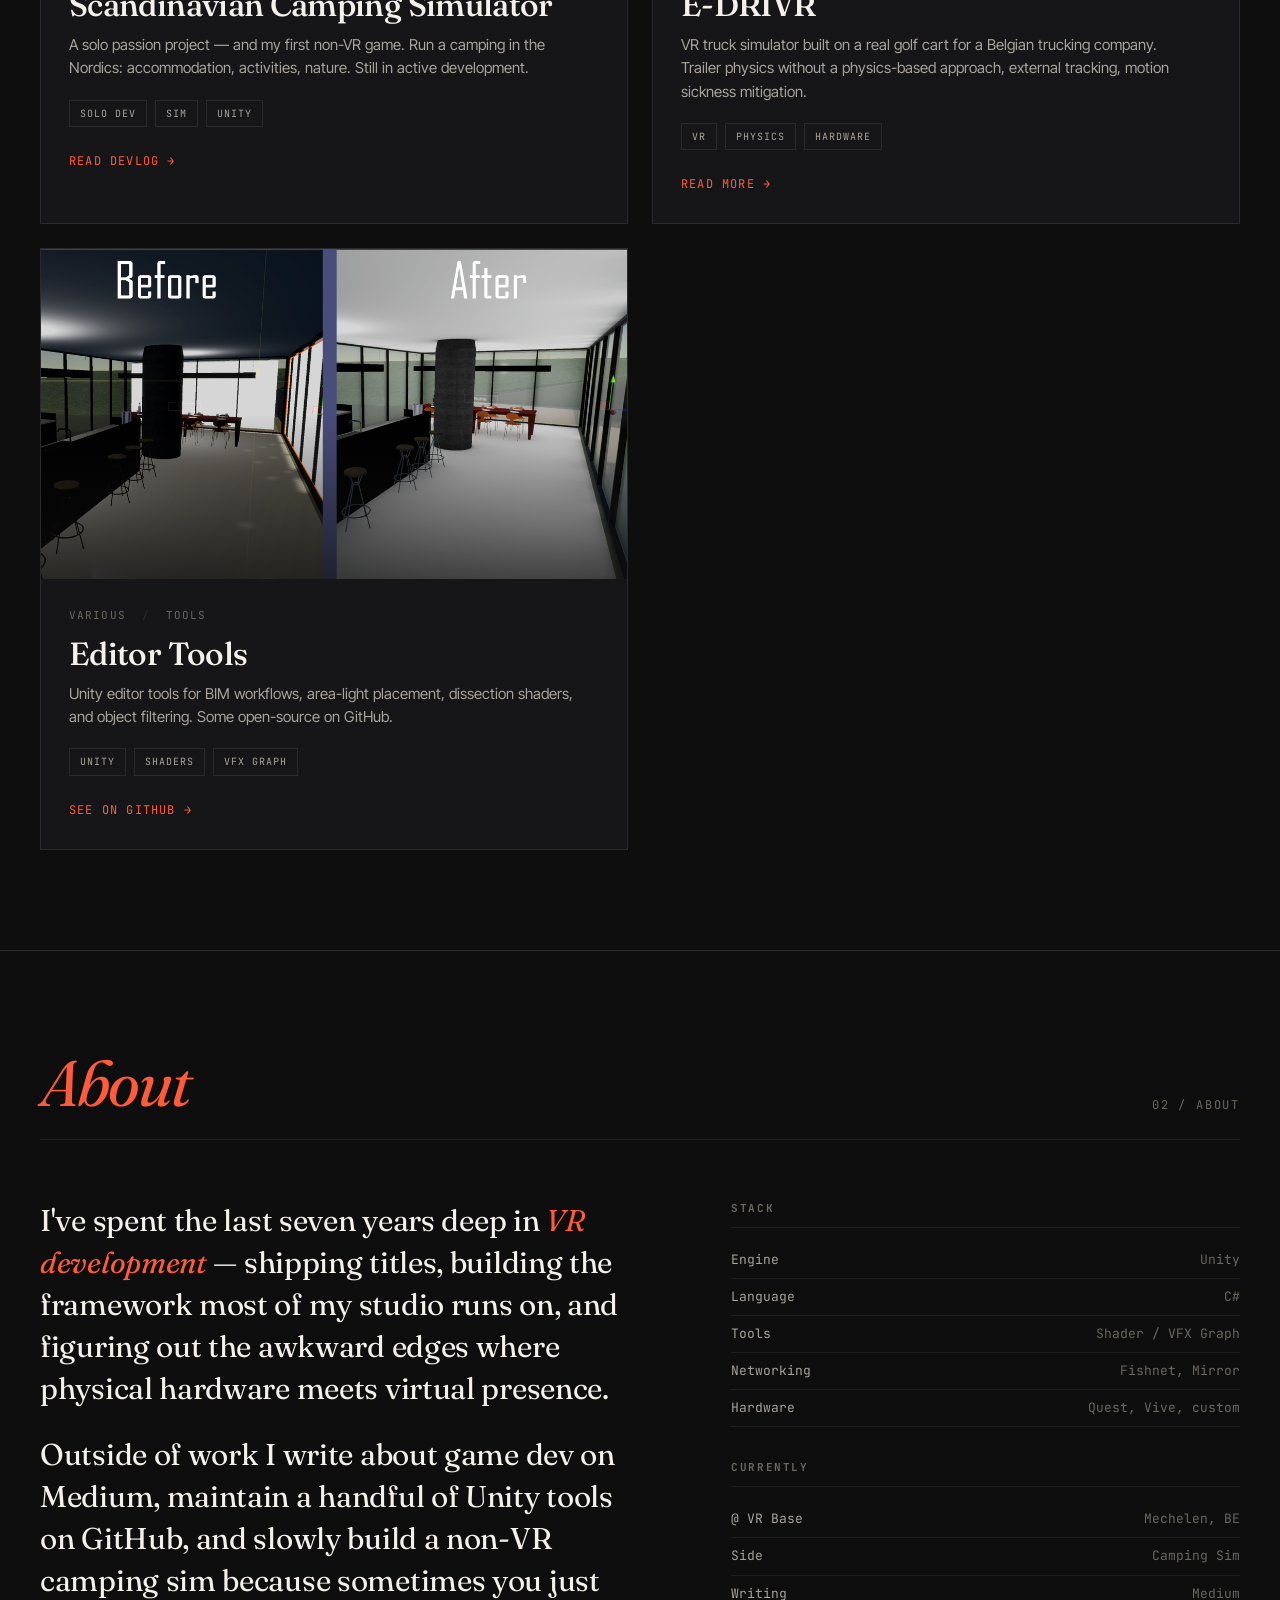
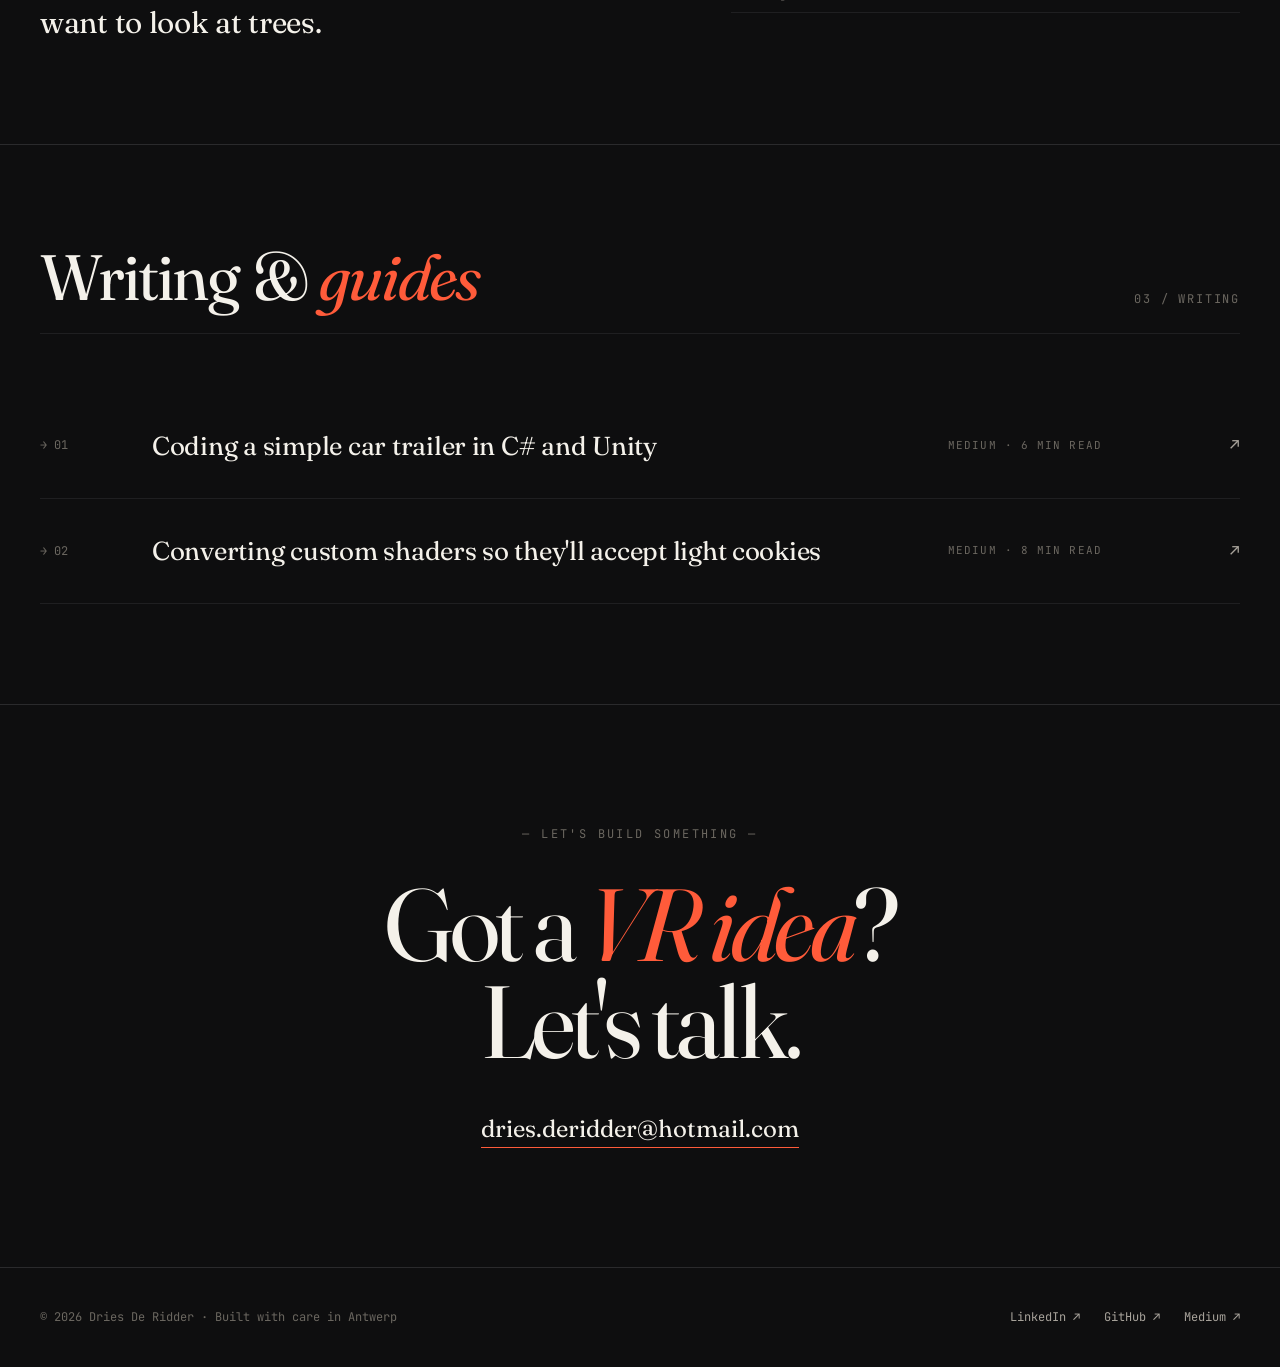
==== commit fa4ea62f: "Fix content inconsistencies and add SEO/social metadata - Reconcile mismatched copy across pages (lo" ====
--- a/index.html
+++ b/index.html
@@ -5,13 +5,46 @@
 <meta name="viewport" content="width=device-width, initial-scale=1.0">
 <title>Dries De Ridder — VR Game Developer</title>
 <meta name="description" content="Belgian VR game developer. Lead on Blackwood and Cargo at VR Base. Co-creator of Spectr, an in-house VR framework.">
+<link rel="canonical" href="https://driesderidder.com/">
+<link rel="icon" type="image/svg+xml" href="favicon.svg">
 <meta property="og:title" content="Dries De Ridder — VR Game Developer">
-<meta property="og:description" content="Belgian VR game developer. Lead on Blackwood and Cargo at VR Base.">
+<meta property="og:description" content="Belgian VR game developer. Lead on Blackwood and Cargo at VR Base. Co-creator of Spectr, an in-house VR framework.">
 <meta property="og:type" content="website">
+<meta property="og:url" content="https://driesderidder.com/">
+<meta property="og:image" content="https://driesderidder.com/images/portrait.jpg">
+<meta name="twitter:card" content="summary_large_image">
+<meta name="twitter:title" content="Dries De Ridder — VR Game Developer">
+<meta name="twitter:description" content="Belgian VR game developer. Lead on Blackwood and Cargo at VR Base.">
+<meta name="twitter:image" content="https://driesderidder.com/images/portrait.jpg">
 <link rel="stylesheet" href="styles.css">
 <link rel="preconnect" href="https://fonts.googleapis.com">
 <link rel="preconnect" href="https://fonts.gstatic.com" crossorigin>
 <link href="https://fonts.googleapis.com/css2?family=Fraunces:opsz,wght@9..144,400;9..144,500;9..144,700;9..144,900&family=JetBrains+Mono:wght@400;500&family=Inter+Tight:wght@400;500;600&display=swap" rel="stylesheet">
+<script type="application/ld+json">
+{
+  "@context": "https://schema.org",
+  "@type": "Person",
+  "name": "Dries De Ridder",
+  "jobTitle": "VR Game Developer",
+  "url": "https://driesderidder.com/",
+  "image": "https://driesderidder.com/images/portrait.jpg",
+  "description": "Belgian VR game developer. Lead on Blackwood and Cargo at VR Base. Co-creator of Spectr, an in-house VR framework.",
+  "worksFor": {
+    "@type": "Organization",
+    "name": "VR Base"
+  },
+  "address": {
+    "@type": "PostalAddress",
+    "addressLocality": "Antwerp",
+    "addressCountry": "BE"
+  },
+  "sameAs": [
+    "https://www.linkedin.com/in/dries-de-ridder",
+    "https://github.com/DriesDeRidder",
+    "https://medium.com/@driesderidder"
+  ]
+}
+</script>
 </head>
 <body>
 
@@ -54,8 +87,8 @@
       <div class="portrait-corner tr"></div>
       <div class="portrait-corner bl"></div>
       <div class="portrait-corner br"></div>
-      <!-- Replace src below with /images/portrait.jpg when you have a photo ready -->
-      <img class="portrait-img" src="images/portrait.jpg" alt="Dries De Ridder" onerror="this.style.display='none';this.nextElementSibling.style.display='flex'">
+      <img class="portrait-img" src="images/portrait.jpg" alt="Dries De Ridder" onerror="this.style.display='none';this.nextElementSibling.style.display='flex';">
+      <div class="portrait-fallback" aria-hidden="true">DDR<span>.</span></div>
       <div class="portrait-tag">DRIES · <span>VR DEV</span></div>
     </div>
   </div>
@@ -73,11 +106,11 @@
   </div>
   <div class="stat">
     <div class="stat-num">9</div>
-    <div class="stat-label">dev team @ VR Base</div>
+    <div class="stat-label">dev studio @ VR Base</div>
   </div>
   <div class="stat">
     <div class="stat-num"><em>260K+</em></div>
-    <div class="stat-label">players stepped into my VR worlds</div>
+    <div class="stat-label">players across applications I've worked on</div>
   </div>
 </section>
 
@@ -213,7 +246,7 @@
 
   <div class="about">
     <div class="about-text">
-      <p>I've spent the last six years deep in <em>VR development</em> — shipping titles, building the framework most of my studio runs on, and figuring out the awkward edges where physical hardware meets virtual presence.</p>
+      <p>I've spent the last seven years deep in <em>VR development</em> — shipping titles, building the framework most of my studio runs on, and figuring out the awkward edges where physical hardware meets virtual presence.</p>
       <p>Outside of work I write about game dev on Medium, maintain a handful of Unity tools on GitHub, and slowly build a non-VR camping sim because sometimes you just want to look at trees.</p>
     </div>
     <div class="about-side">
@@ -243,13 +276,13 @@
   </div>
 
   <div class="articles-list">
-    <a href="https://medium.com/" class="article" target="_blank" rel="noopener">
+    <a href="https://medium.com/@driesderidder" class="article" target="_blank" rel="noopener">
       <div class="article-num">→ 01</div>
       <div class="article-title">Coding a simple car trailer in C# and Unity</div>
       <div class="article-meta">Medium · 6 min read</div>
       <div class="article-arrow">↗</div>
     </a>
-    <a href="https://medium.com/" class="article" target="_blank" rel="noopener">
+    <a href="https://medium.com/@driesderidder" class="article" target="_blank" rel="noopener">
       <div class="article-num">→ 02</div>
       <div class="article-title">Converting custom shaders so they'll accept light cookies</div>
       <div class="article-meta">Medium · 8 min read</div>
--- a/styles.css
+++ b/styles.css
@@ -275,6 +275,21 @@
   height: 80px;
   opacity: 0.3;
 }
+.portrait-fallback {
+  display: none;
+  position: absolute;
+  inset: 0;
+  align-items: center;
+  justify-content: center;
+  font-family: var(--display);
+  font-size: 96px;
+  font-weight: 900;
+  font-style: italic;
+  color: var(--ink-dim);
+  background: var(--bg-elev);
+  z-index: 2;
+}
+.portrait-fallback span { color: var(--accent); }
 .portrait-corner {
   position: absolute;
   width: 24px;
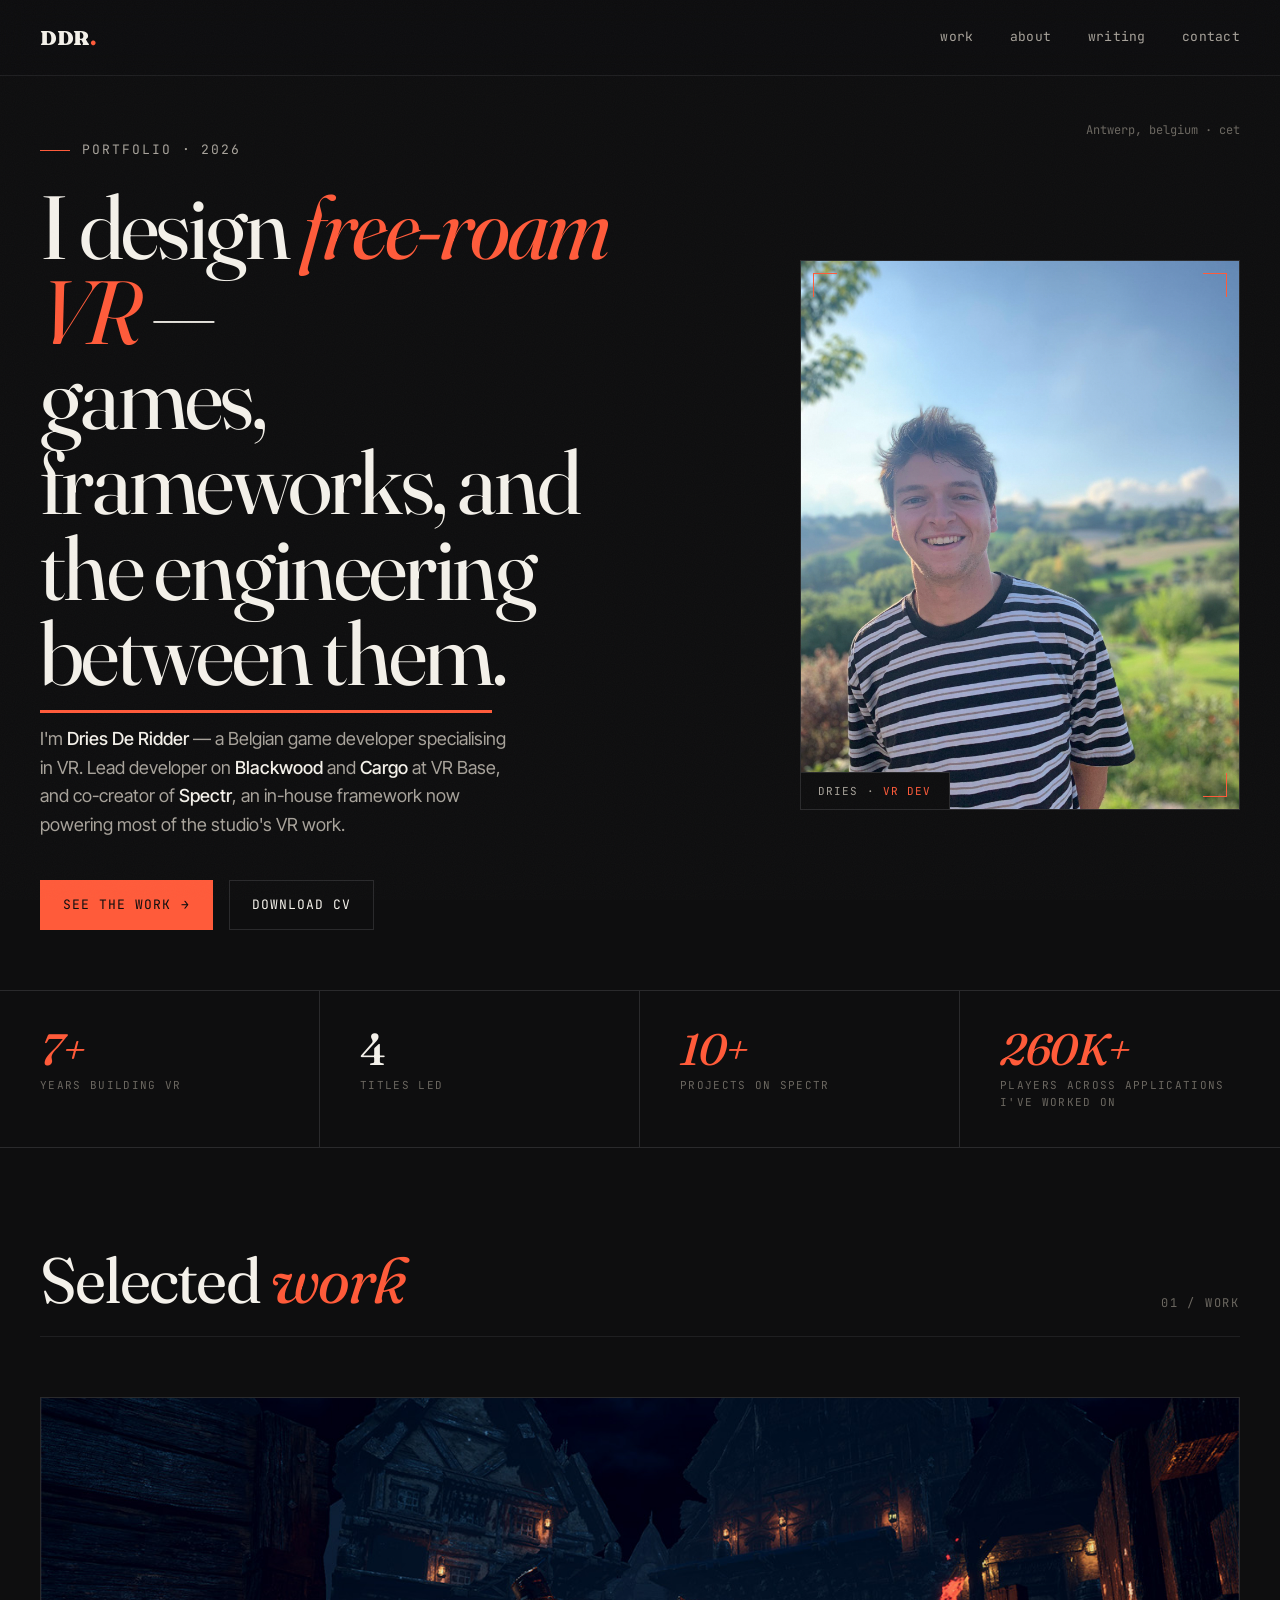
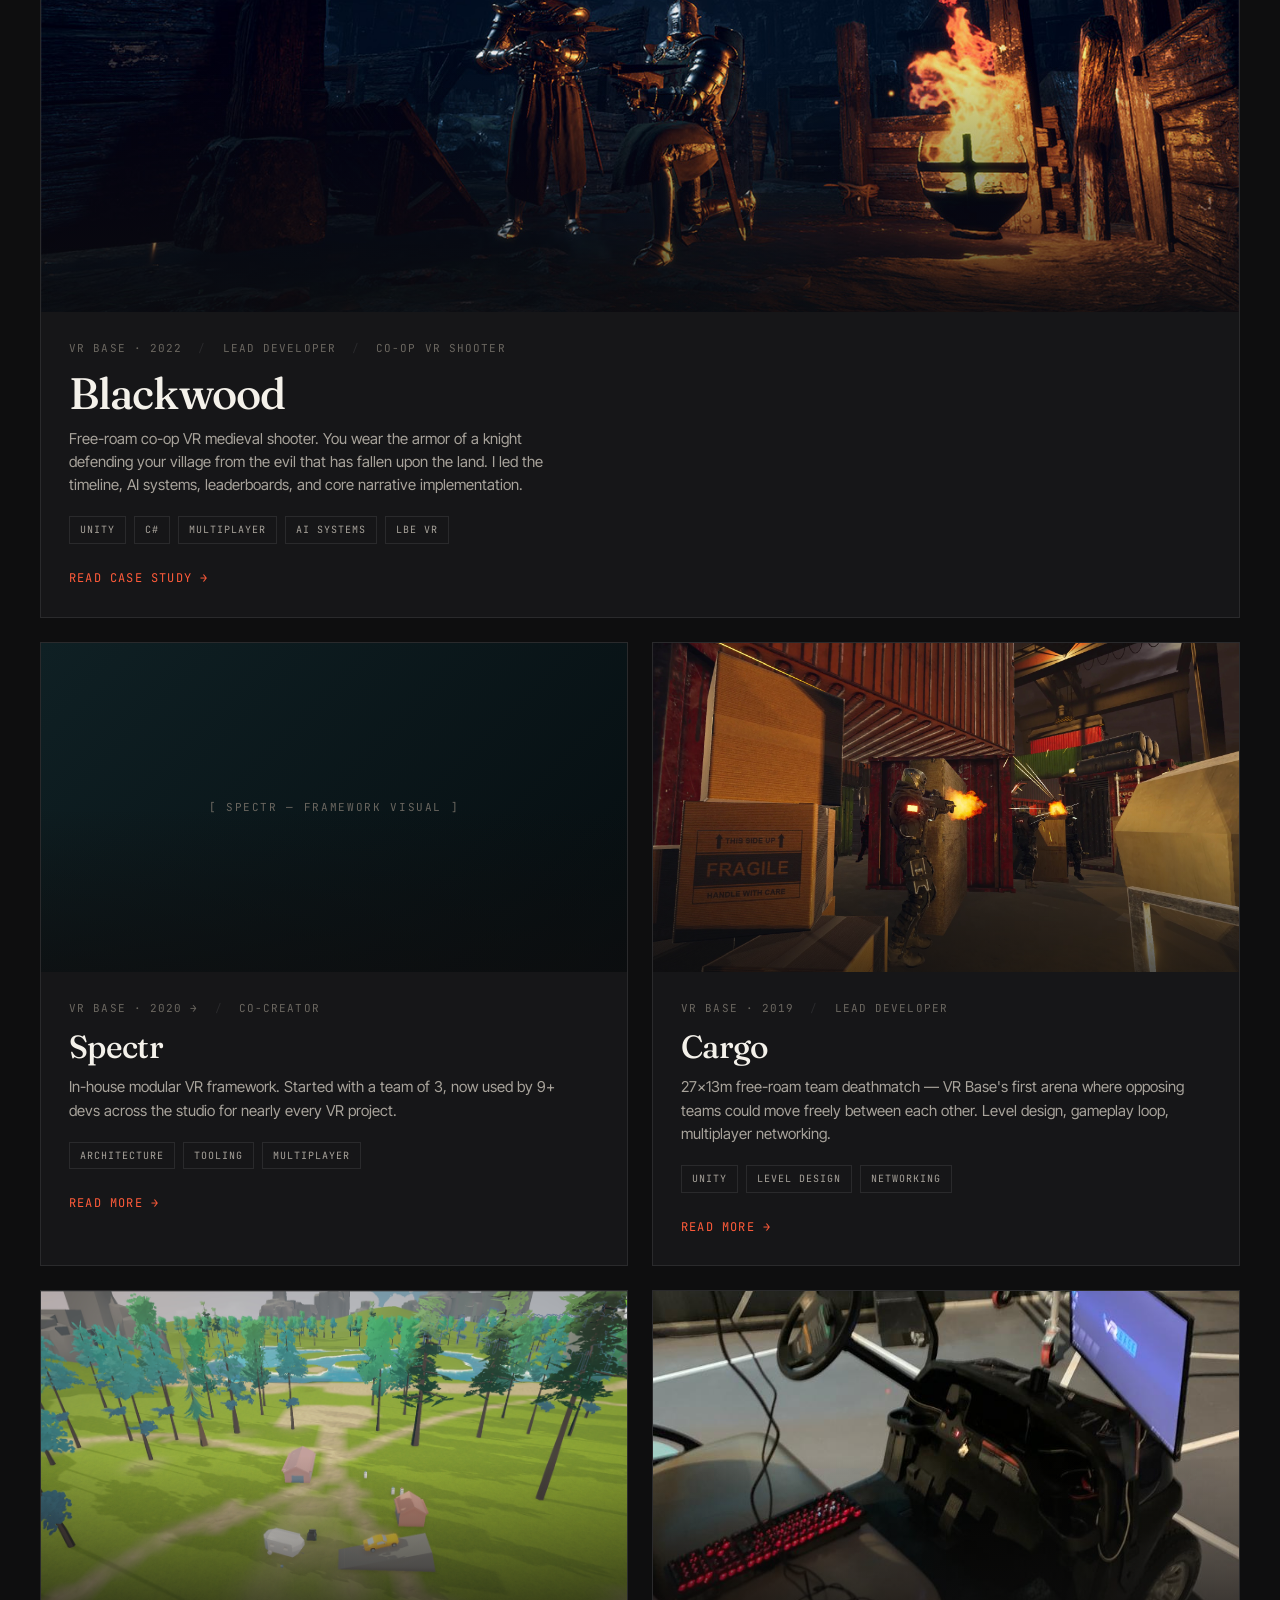
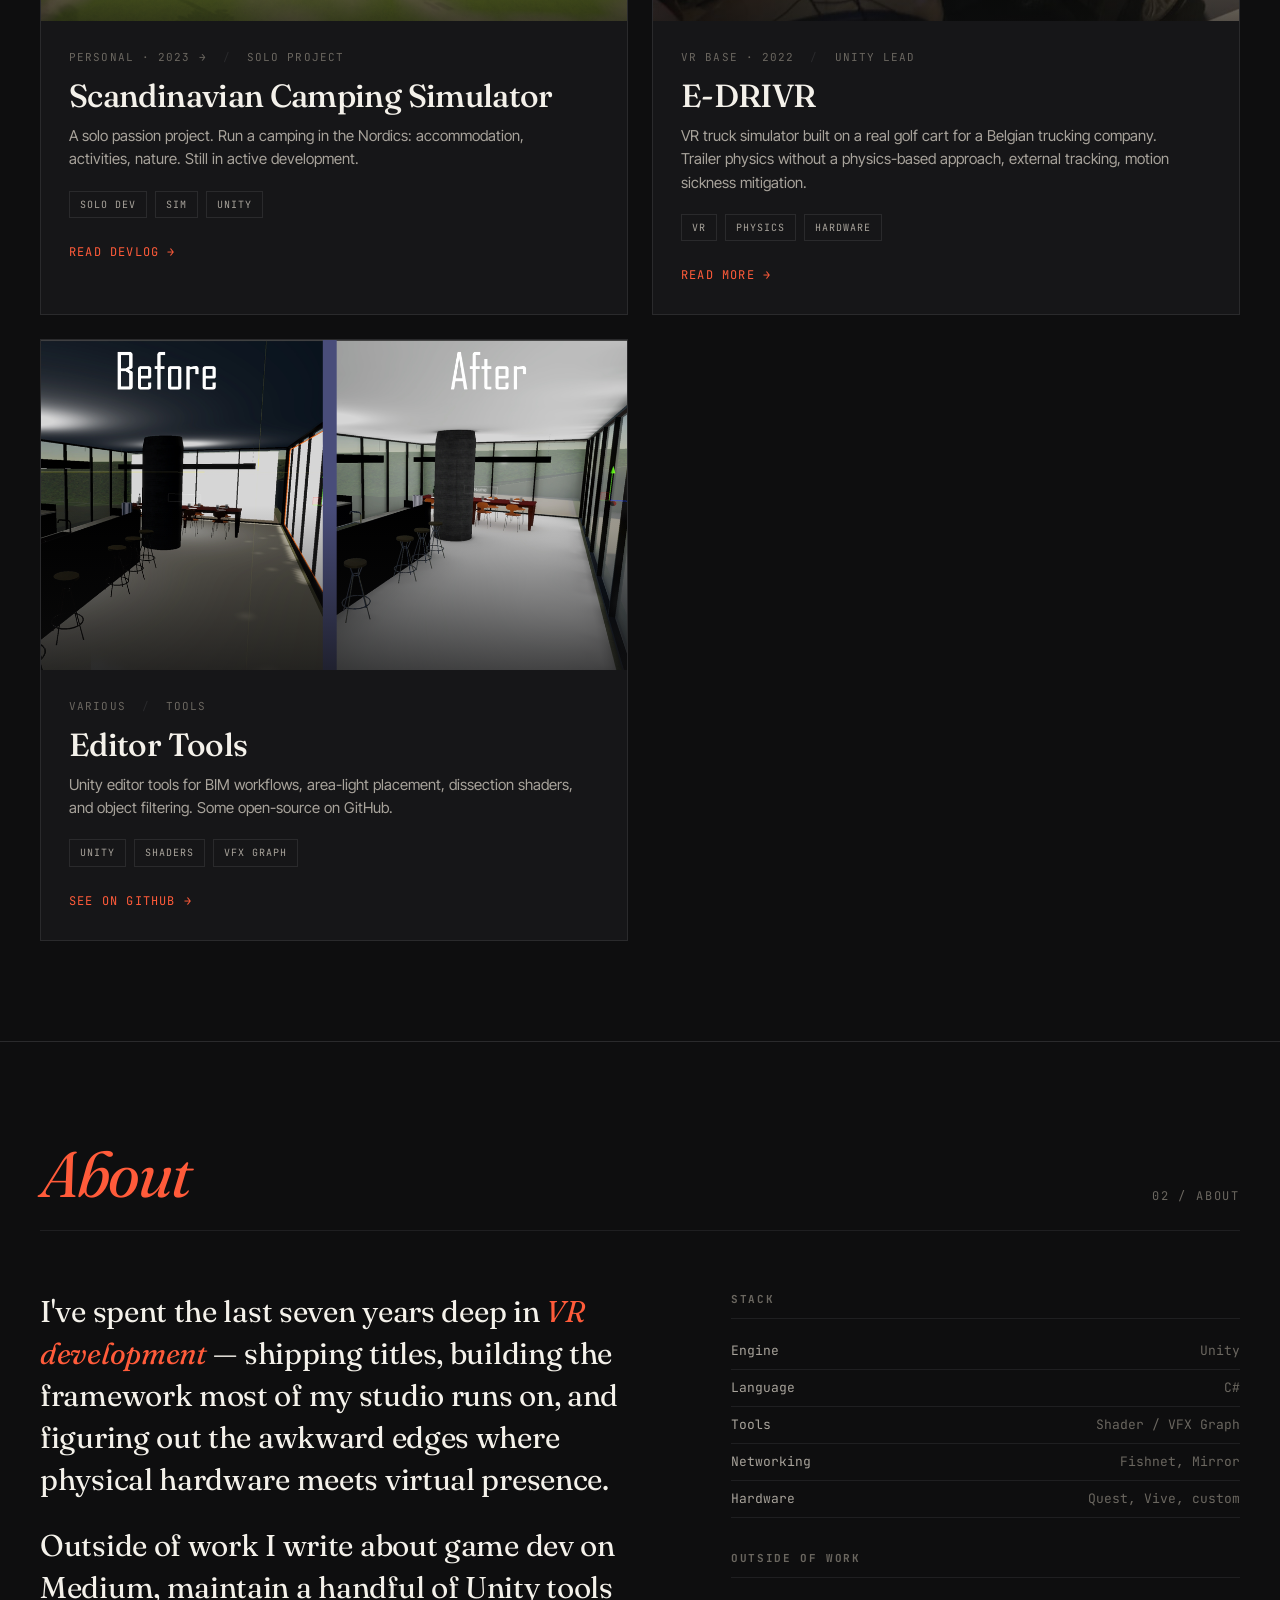
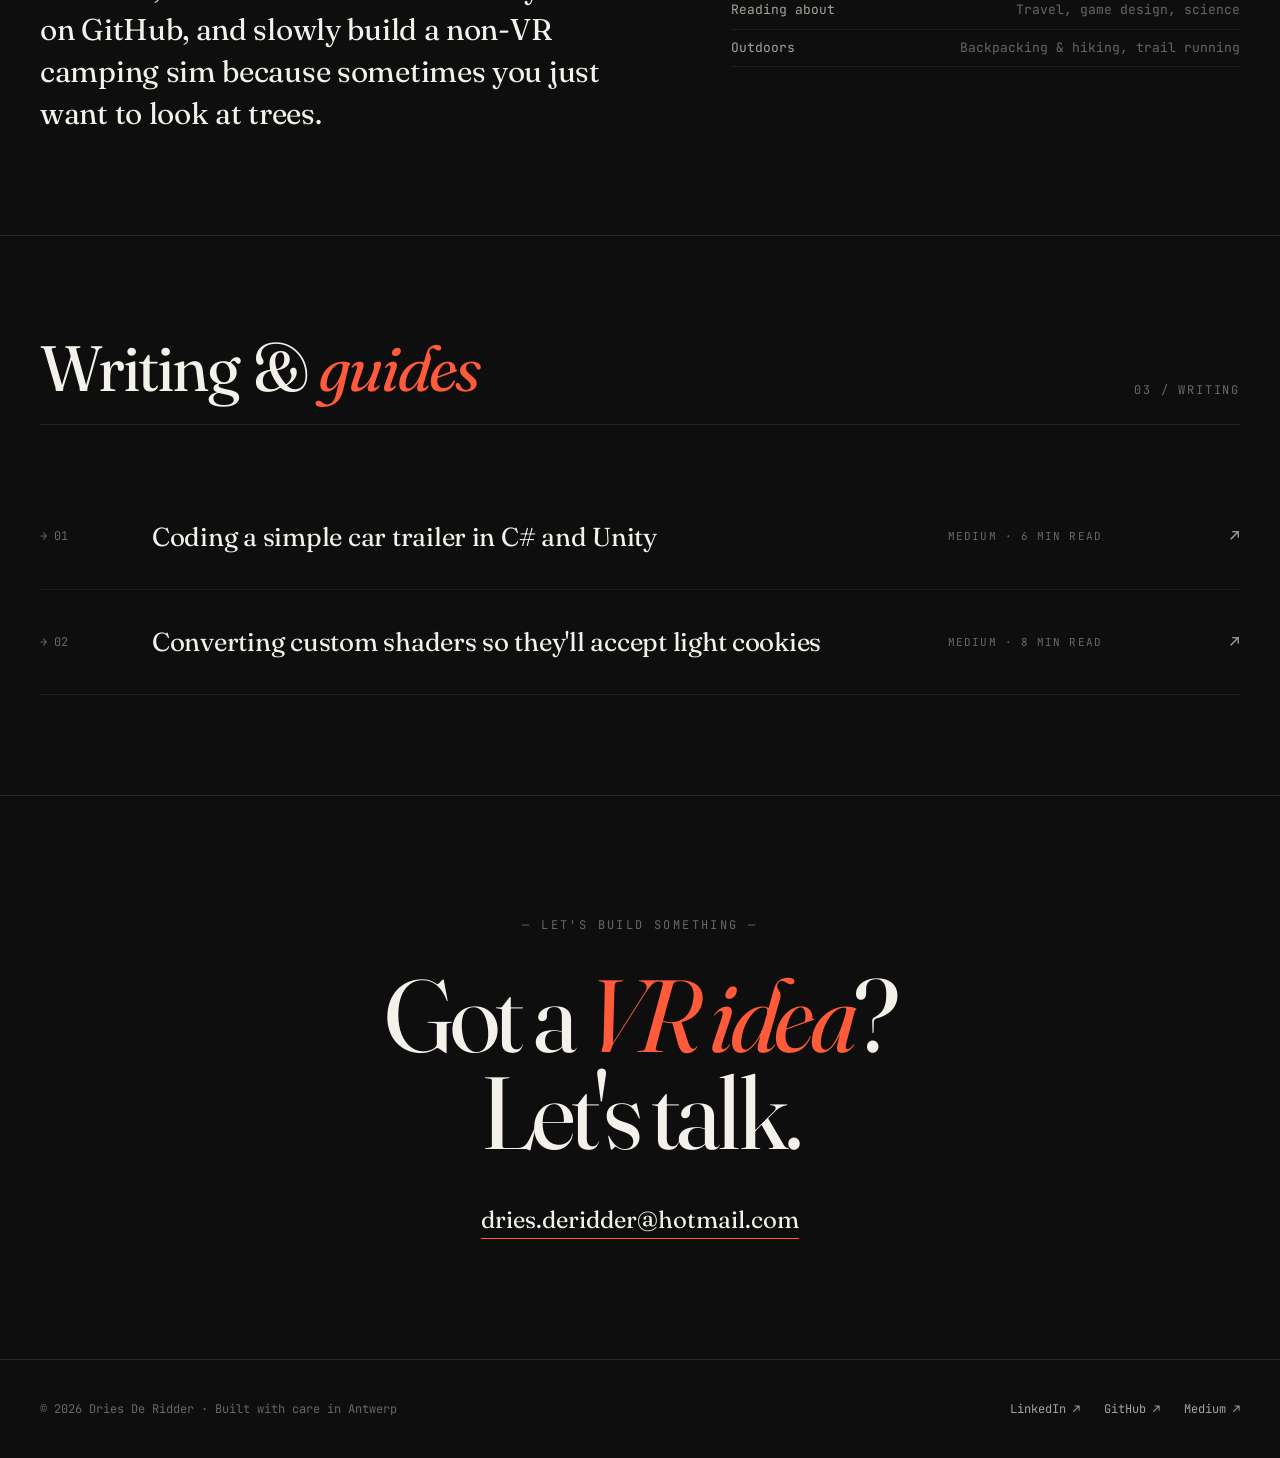
==== commit fb5bfa1a: "Refresh content and add project galleries - Replace defensive hero headline with free-roam VR specia" ====
--- a/index.html
+++ b/index.html
@@ -68,9 +68,9 @@
   <div class="hero-left">
     <div class="hero-tag">Portfolio · 2026</div>
     <h1>
-      I build <em>virtual</em><br>
-      worlds people<br>
-      actually <span class="underline">step into</span>.
+      I design <em>free-roam VR</em> —<br>
+      games, frameworks, and<br>
+      the engineering <span class="underline">between them</span>.
     </h1>
     <p class="hero-bio">
       I'm <strong>Dries De Ridder</strong> — a Belgian game developer specialising in VR. Lead developer on <strong>Blackwood</strong> and <strong>Cargo</strong> at VR Base, and co-creator of <strong>Spectr</strong>, an in-house framework now powering most of the studio's VR work.
@@ -101,12 +101,12 @@
     <div class="stat-label">years building VR</div>
   </div>
   <div class="stat">
-    <div class="stat-num">5</div>
-    <div class="stat-label">shipped titles</div>
+    <div class="stat-num">4</div>
+    <div class="stat-label">titles led</div>
   </div>
   <div class="stat">
-    <div class="stat-num">9</div>
-    <div class="stat-label">dev studio @ VR Base</div>
+    <div class="stat-num"><em>10+</em></div>
+    <div class="stat-label">projects on Spectr</div>
   </div>
   <div class="stat">
     <div class="stat-num"><em>260K+</em></div>
@@ -189,7 +189,7 @@
           <span>Solo project</span>
         </div>
         <h3 class="project-name">Scandinavian Camping Simulator</h3>
-        <p class="project-desc">A solo passion project — and my first non-VR game. Run a camping in the Nordics: accommodation, activities, nature. Still in active development.</p>
+        <p class="project-desc">A solo passion project. Run a camping in the Nordics: accommodation, activities, nature. Still in active development.</p>
         <div class="project-tags">
           <span class="tag">Solo Dev</span>
           <span class="tag">Sim</span>
@@ -258,11 +258,10 @@
         <li><span>Networking</span><span>Fishnet, Mirror</span></li>
         <li><span>Hardware</span><span>Quest, Vive, custom</span></li>
       </ul>
-      <h4>Currently</h4>
+      <h4>Outside of work</h4>
       <ul>
-        <li><span>@ VR Base</span><span>Mechelen, BE</span></li>
-        <li><span>Side</span><span>Camping Sim</span></li>
-        <li><span>Writing</span><span>Medium</span></li>
+        <li><span>Reading about</span><span>Travel, game design, science</span></li>
+        <li><span>Outdoors</span><span>Backpacking &amp; hiking, trail running</span></li>
       </ul>
     </div>
   </div>
@@ -276,13 +275,13 @@
   </div>
 
   <div class="articles-list">
-    <a href="https://medium.com/@driesderidder" class="article" target="_blank" rel="noopener">
+    <a href="https://medium.com/@driesderidder/coding-a-simple-car-trailer-in-c-and-unity-349444f2d76e" class="article" target="_blank" rel="noopener">
       <div class="article-num">→ 01</div>
       <div class="article-title">Coding a simple car trailer in C# and Unity</div>
       <div class="article-meta">Medium · 6 min read</div>
       <div class="article-arrow">↗</div>
     </a>
-    <a href="https://medium.com/@driesderidder" class="article" target="_blank" rel="noopener">
+    <a href="https://medium.com/@driesderidder/tutorial-converting-custom-shaders-so-they-accept-light-cookies-using-urp-in-unity-2021-2-c963d6b5ad9d" class="article" target="_blank" rel="noopener">
       <div class="article-num">→ 02</div>
       <div class="article-title">Converting custom shaders so they'll accept light cookies</div>
       <div class="article-meta">Medium · 8 min read</div>
--- a/styles.css
+++ b/styles.css
@@ -721,11 +721,13 @@
 .case {
   padding: 80px 40px;
   border-bottom: 1px solid var(--line);
+  scroll-margin-top: 130px;
+}
+.case-main {
   display: grid;
   grid-template-columns: 1fr 1fr;
   gap: 60px;
   align-items: start;
-  scroll-margin-top: 130px;
 }
 .case:nth-child(even) {
   background: var(--bg-elev);
@@ -853,6 +855,27 @@
   display: flex;
   gap: 8px;
   flex-wrap: wrap;
+}
+
+.case-gallery {
+  display: grid;
+  grid-template-columns: repeat(3, 1fr);
+  gap: 12px;
+  margin-top: 60px;
+}
+.case-gallery figure {
+  aspect-ratio: 4/3;
+  border: 1px solid var(--line);
+  overflow: hidden;
+  position: relative;
+  background: var(--bg-elev);
+  margin: 0;
+}
+.case-gallery img {
+  width: 100%;
+  height: 100%;
+  object-fit: cover;
+  display: block;
 }
 
 /* ===== RESPONSIVE ===== */
@@ -882,10 +905,13 @@
   .page-header { padding: 100px 20px 40px; }
   .toc { padding: 12px 20px; top: 60px; }
   .case {
+    padding: 50px 20px;
+  }
+  .case-main {
     grid-template-columns: 1fr;
-    padding: 50px 20px;
     gap: 30px;
   }
   .case-hero { position: relative; top: 0; }
   .case-meta { grid-template-columns: 1fr 1fr; gap: 14px; }
-}
+  .case-gallery { grid-template-columns: 1fr; gap: 10px; margin-top: 40px; }
+}
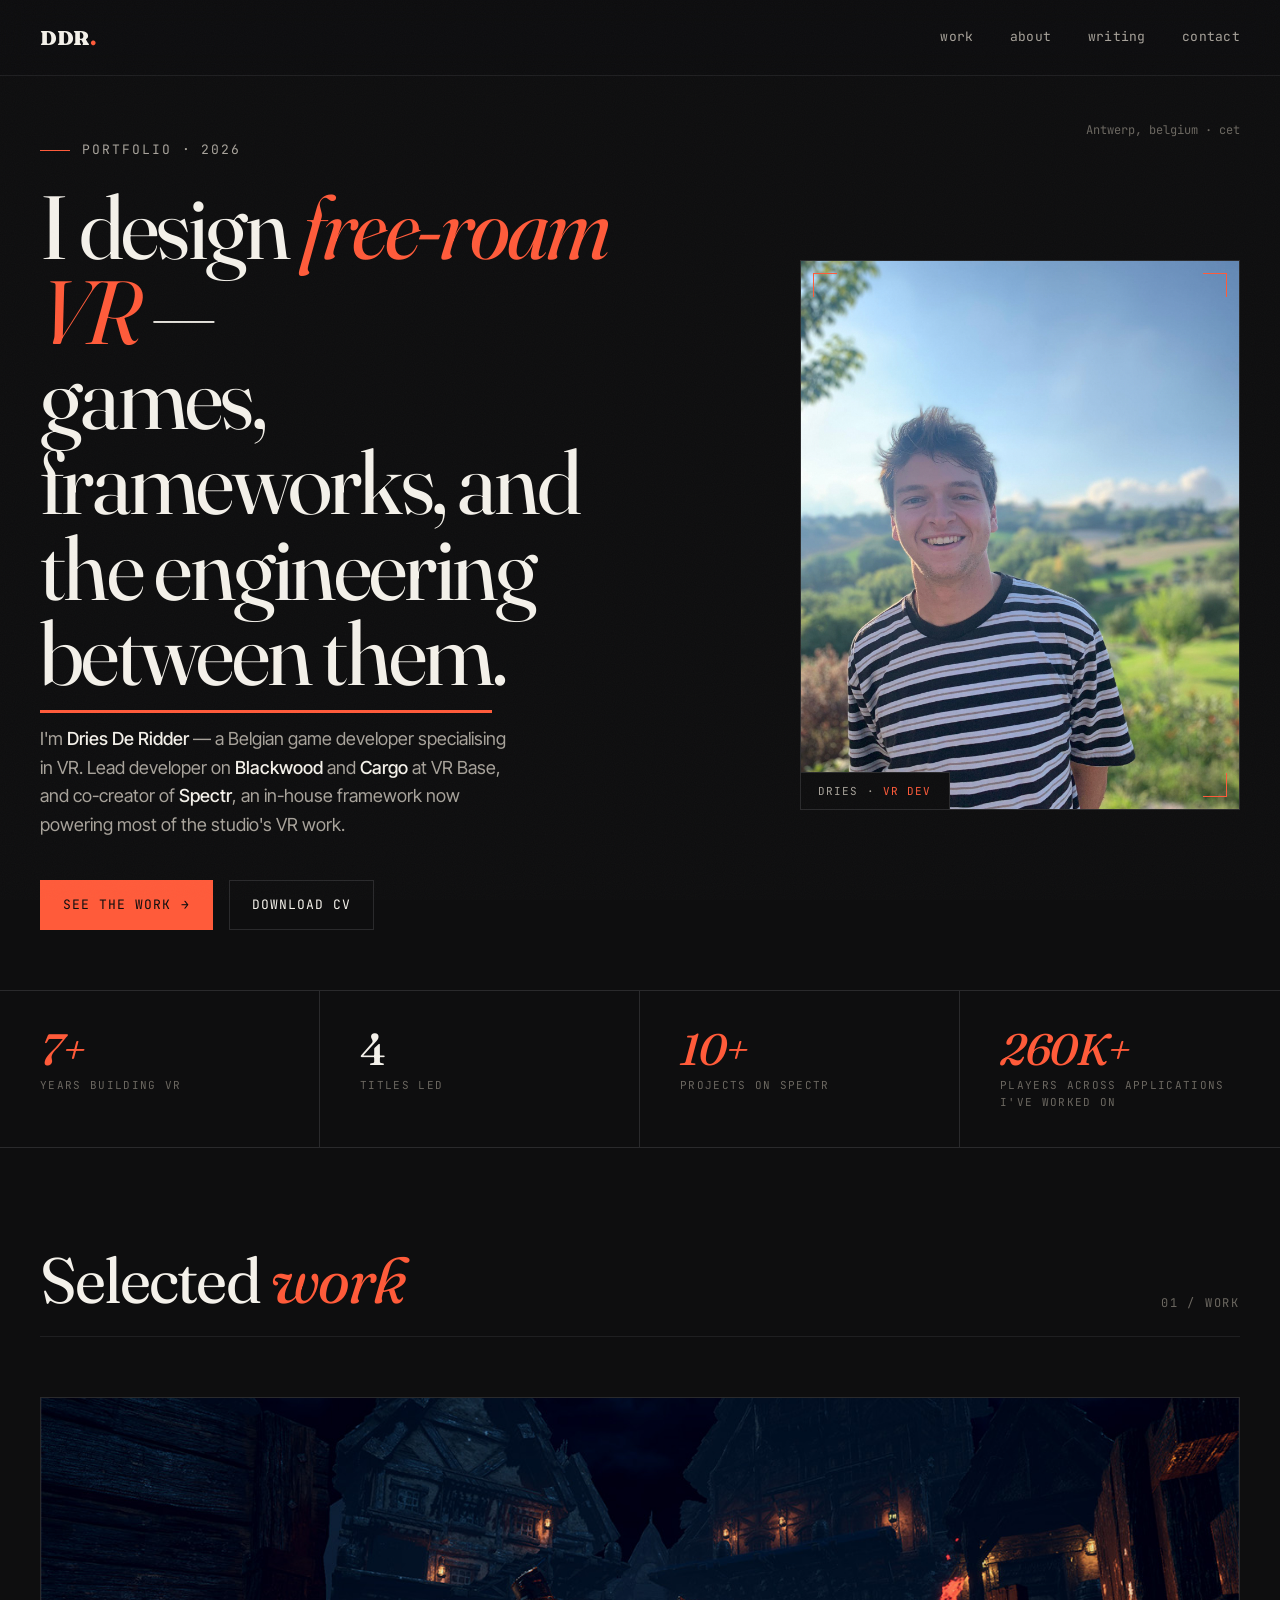
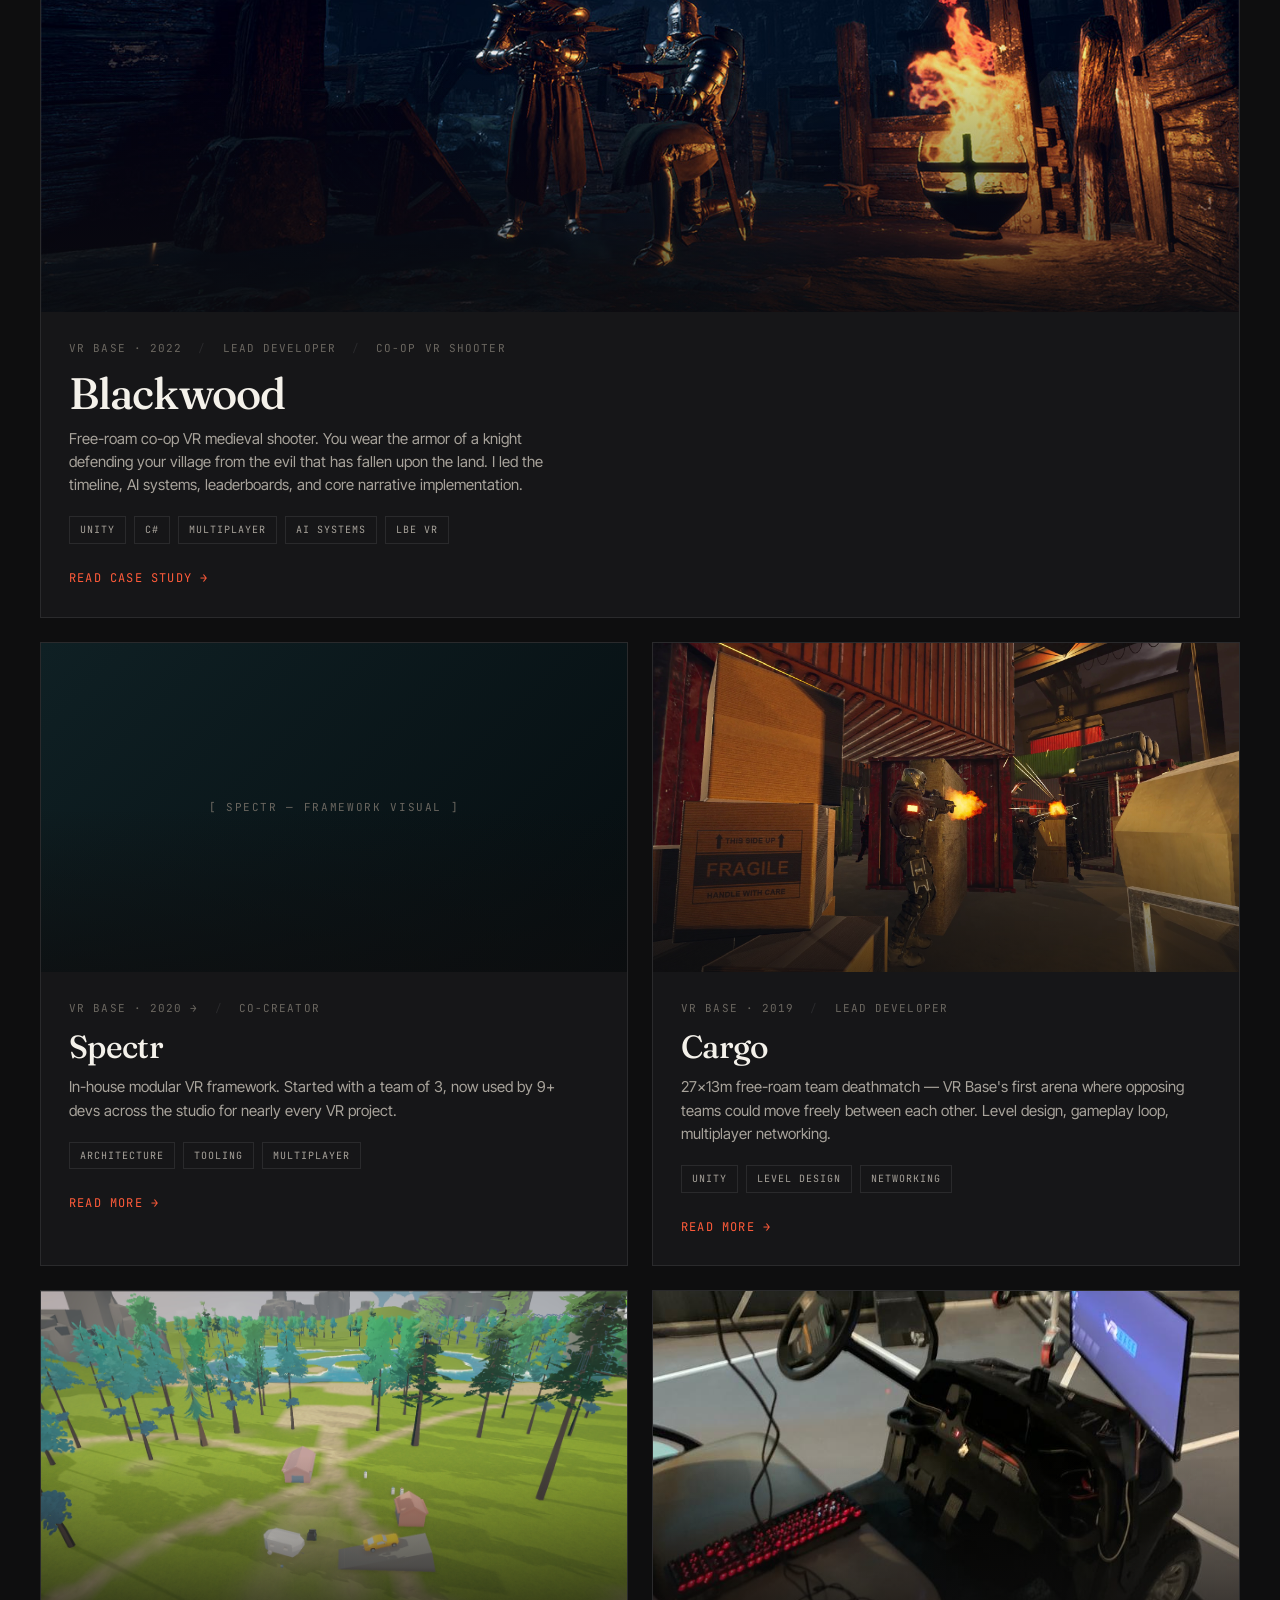
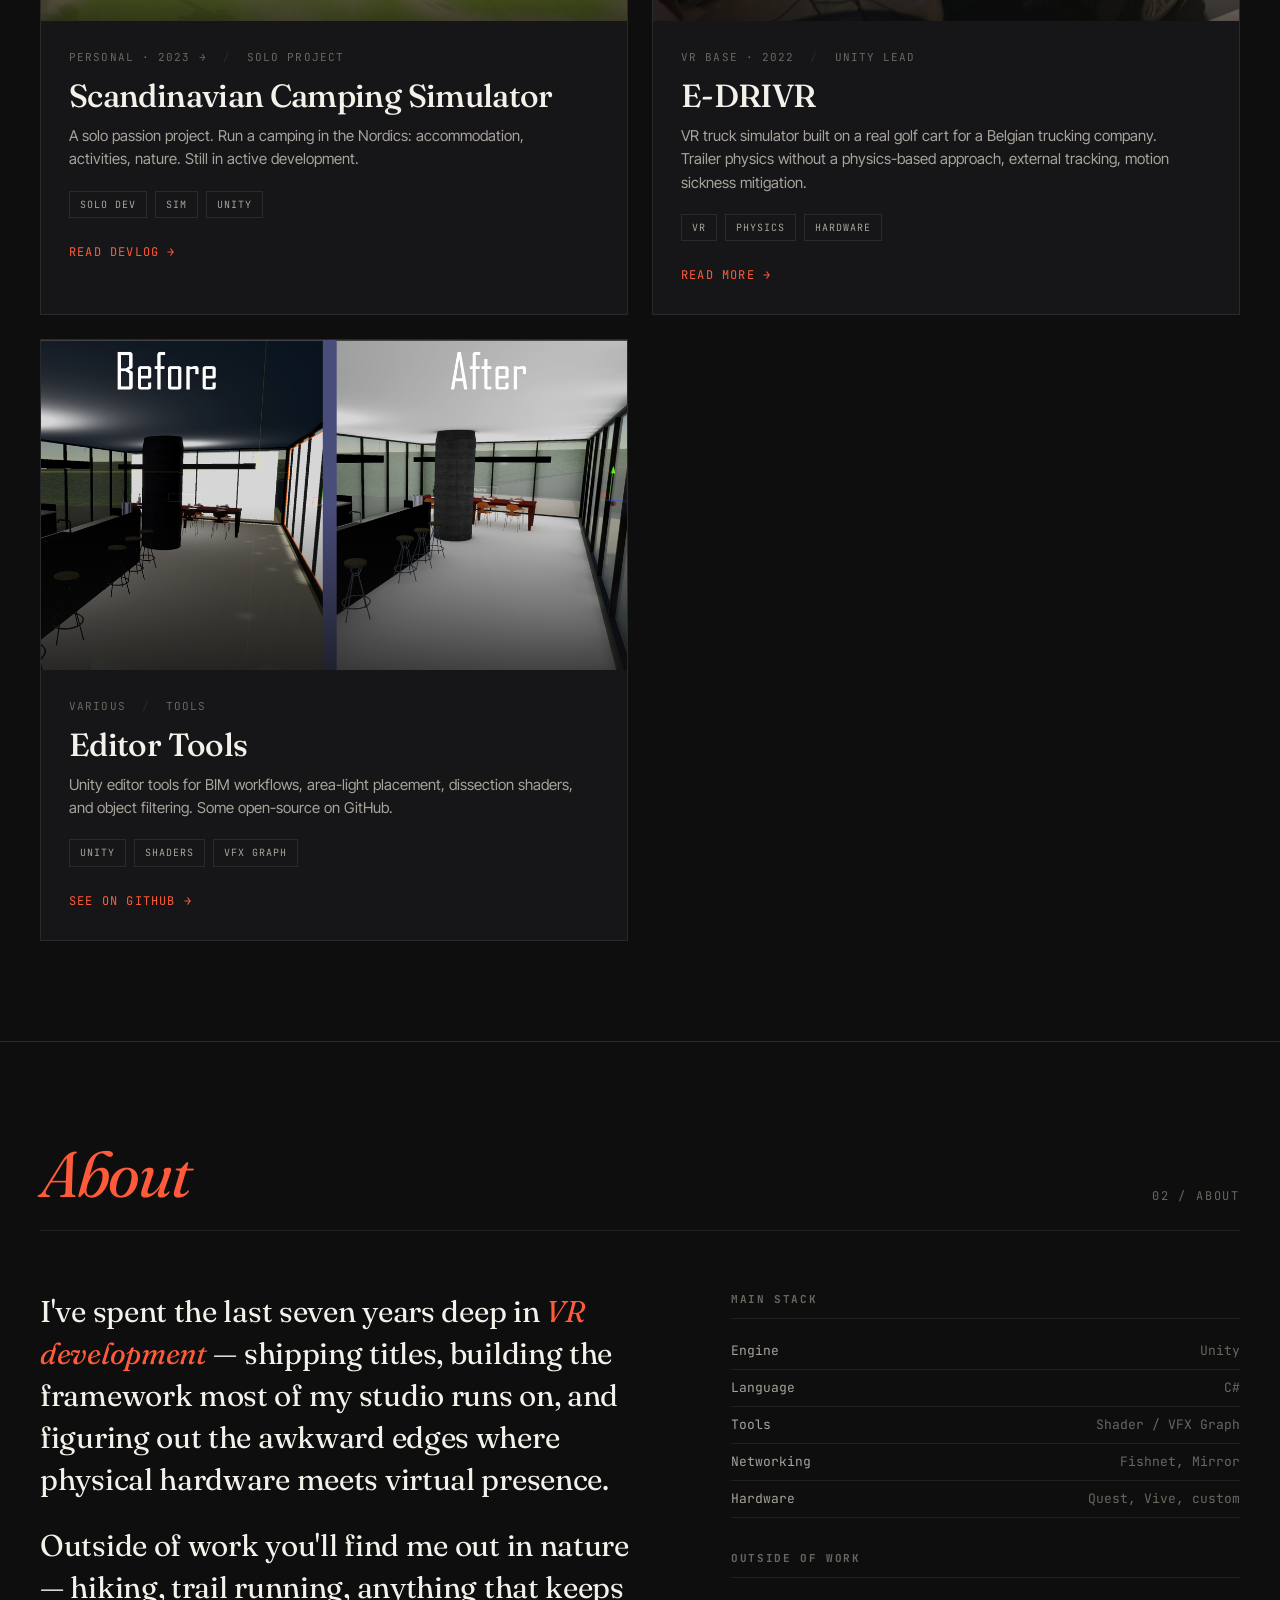
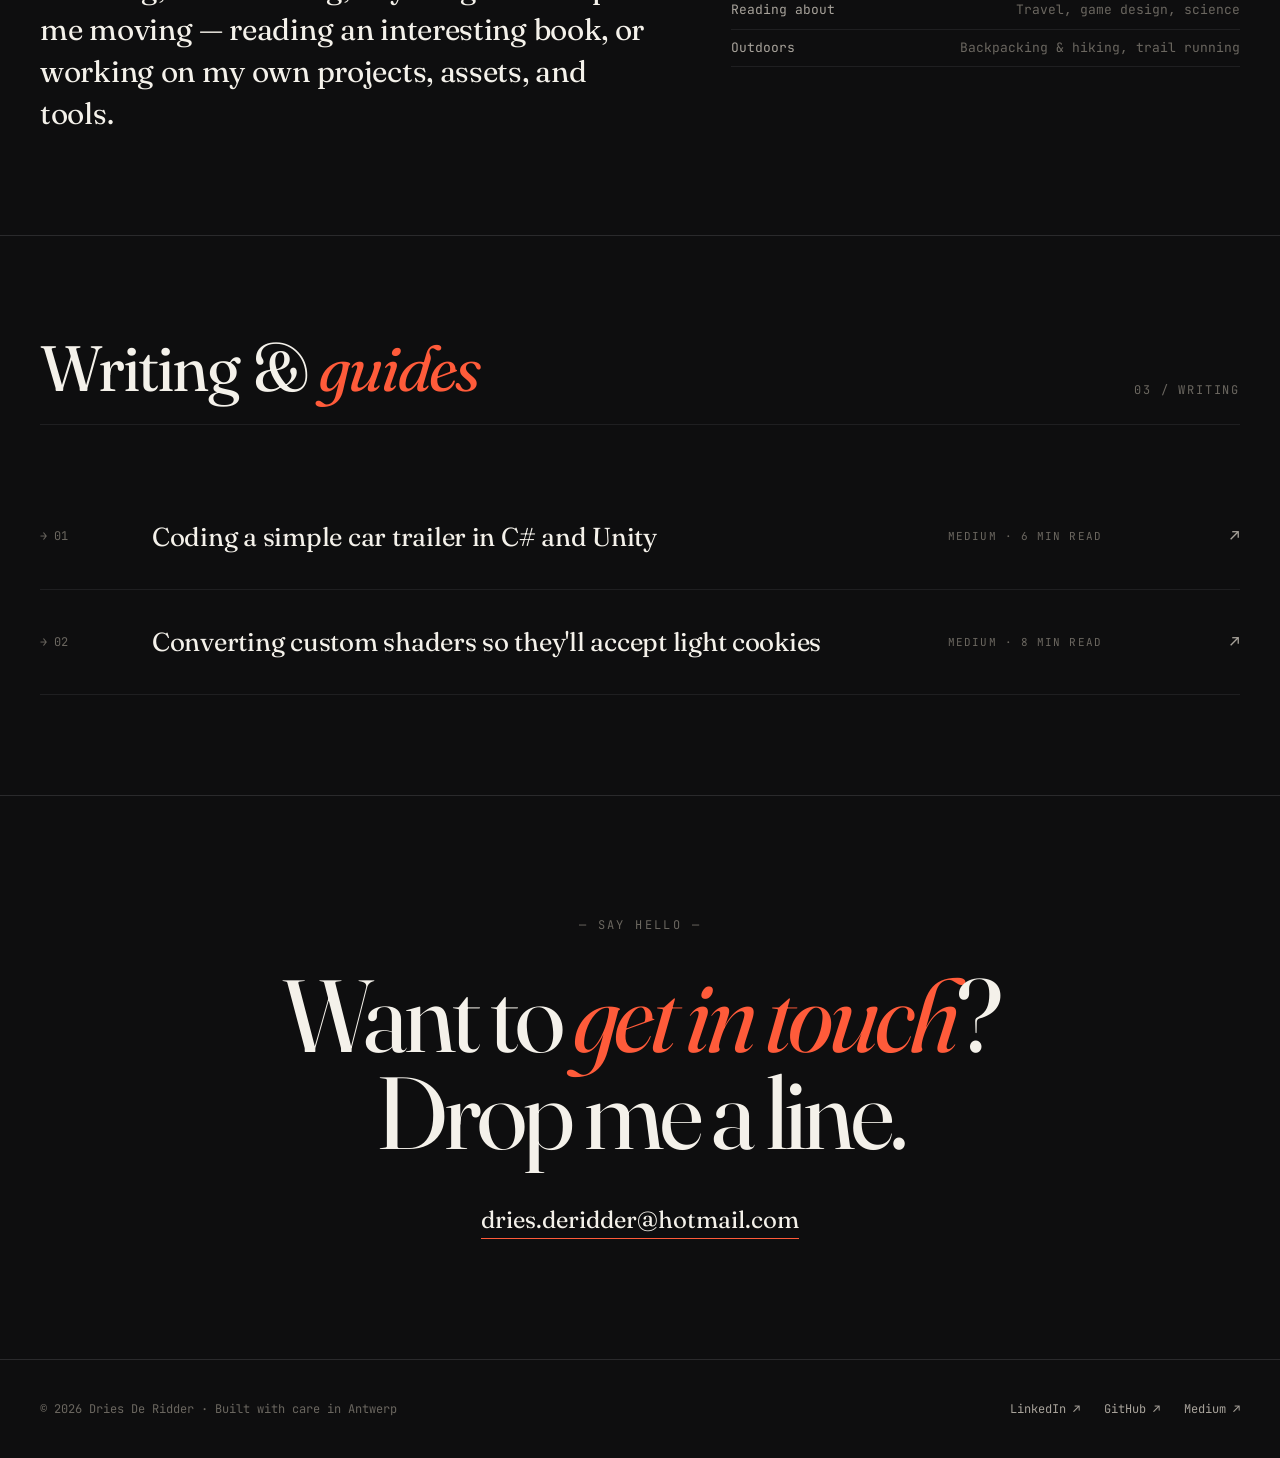
==== commit 86b1e159: "Improved and changes some text" ====
--- a/index.html
+++ b/index.html
@@ -247,10 +247,10 @@
   <div class="about">
     <div class="about-text">
       <p>I've spent the last seven years deep in <em>VR development</em> — shipping titles, building the framework most of my studio runs on, and figuring out the awkward edges where physical hardware meets virtual presence.</p>
-      <p>Outside of work I write about game dev on Medium, maintain a handful of Unity tools on GitHub, and slowly build a non-VR camping sim because sometimes you just want to look at trees.</p>
+      <p>Outside of work you'll find me out in nature — hiking, trail running, anything that keeps me moving — reading an interesting book, or working on my own projects, assets, and tools.</p>
     </div>
     <div class="about-side">
-      <h4>Stack</h4>
+      <h4>Main Stack</h4>
       <ul>
         <li><span>Engine</span><span>Unity</span></li>
         <li><span>Language</span><span>C#</span></li>
@@ -292,8 +292,8 @@
 
 <!-- CONTACT -->
 <section class="contact" id="contact">
-  <div class="contact-eyebrow">— Let's build something —</div>
-  <h2 class="contact-headline">Got a <em>VR idea</em>?<br>Let's talk.</h2>
+  <div class="contact-eyebrow">— Say hello —</div>
+  <h2 class="contact-headline">Want to <em>get in touch</em>?<br>Drop me a line.</h2>
   <a href="mailto:dries.deridder@hotmail.com" class="contact-email">dries.deridder@hotmail.com</a>
 </section>
 
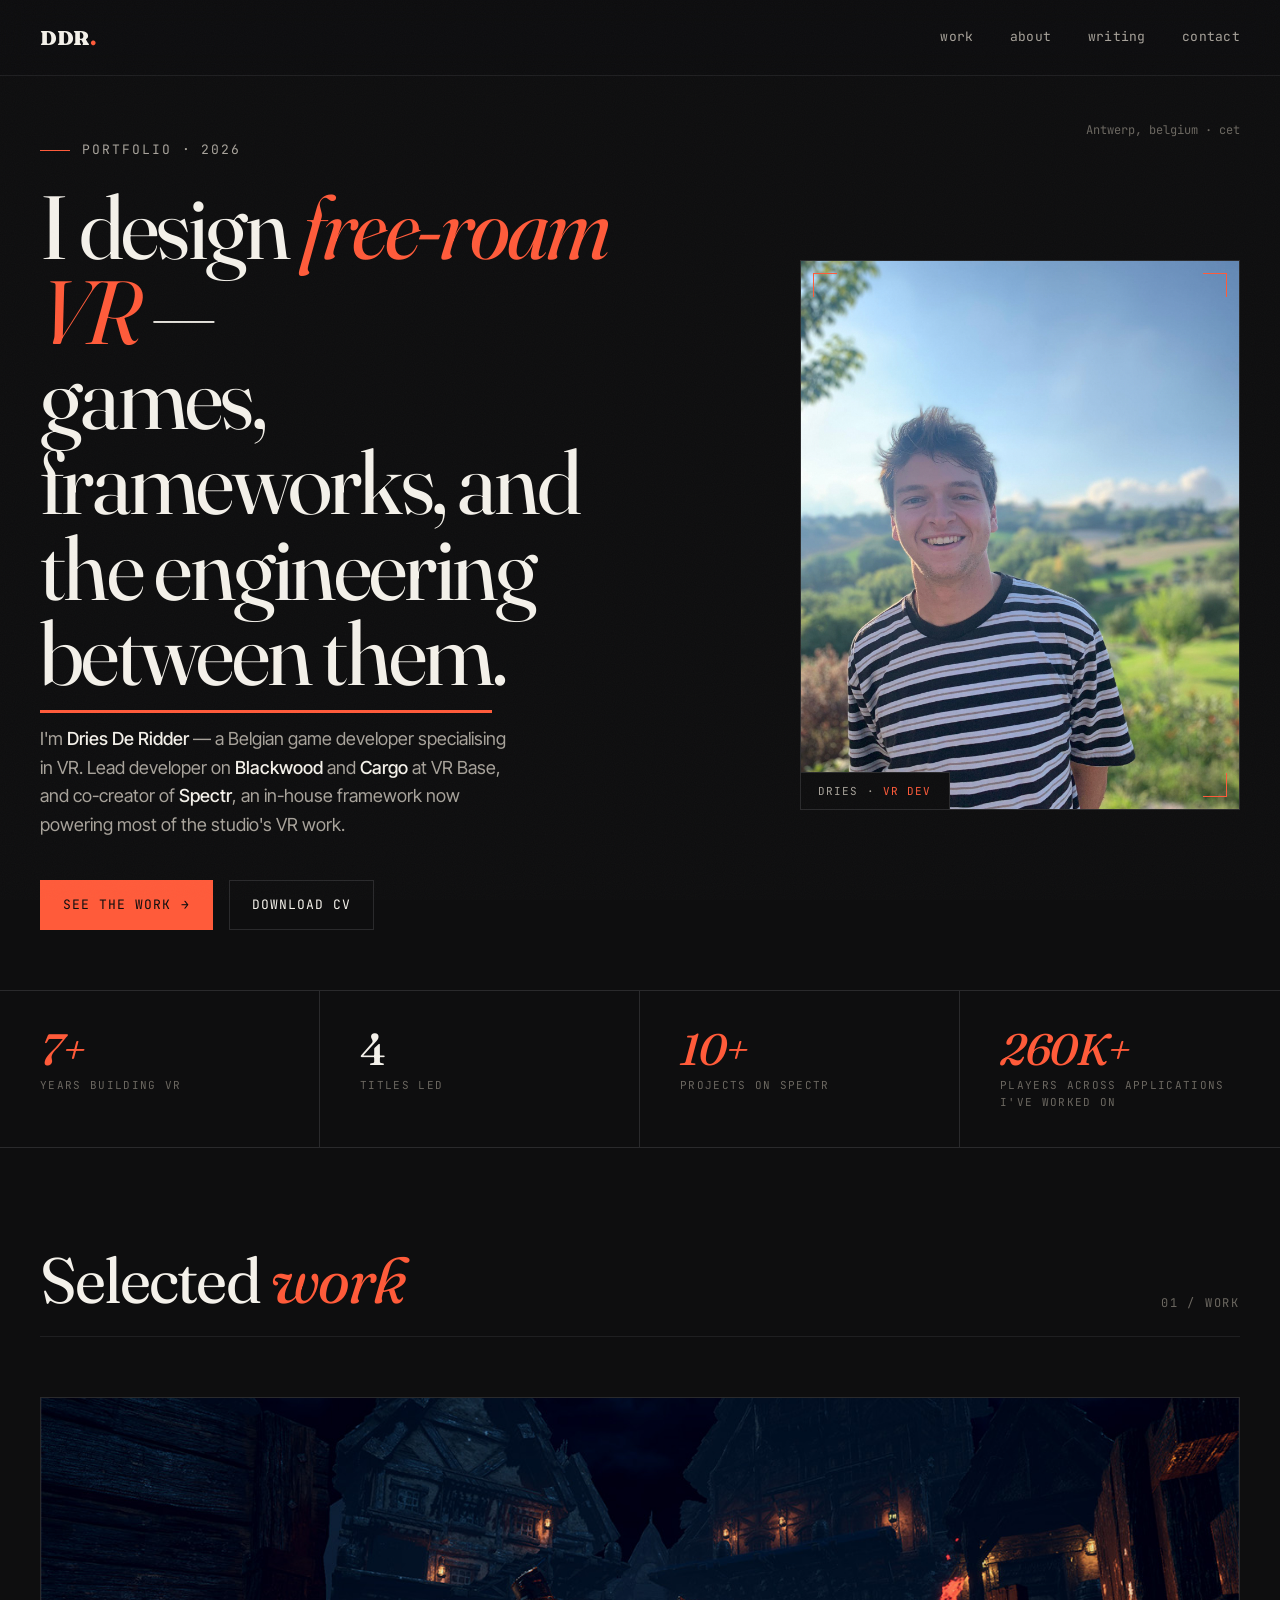
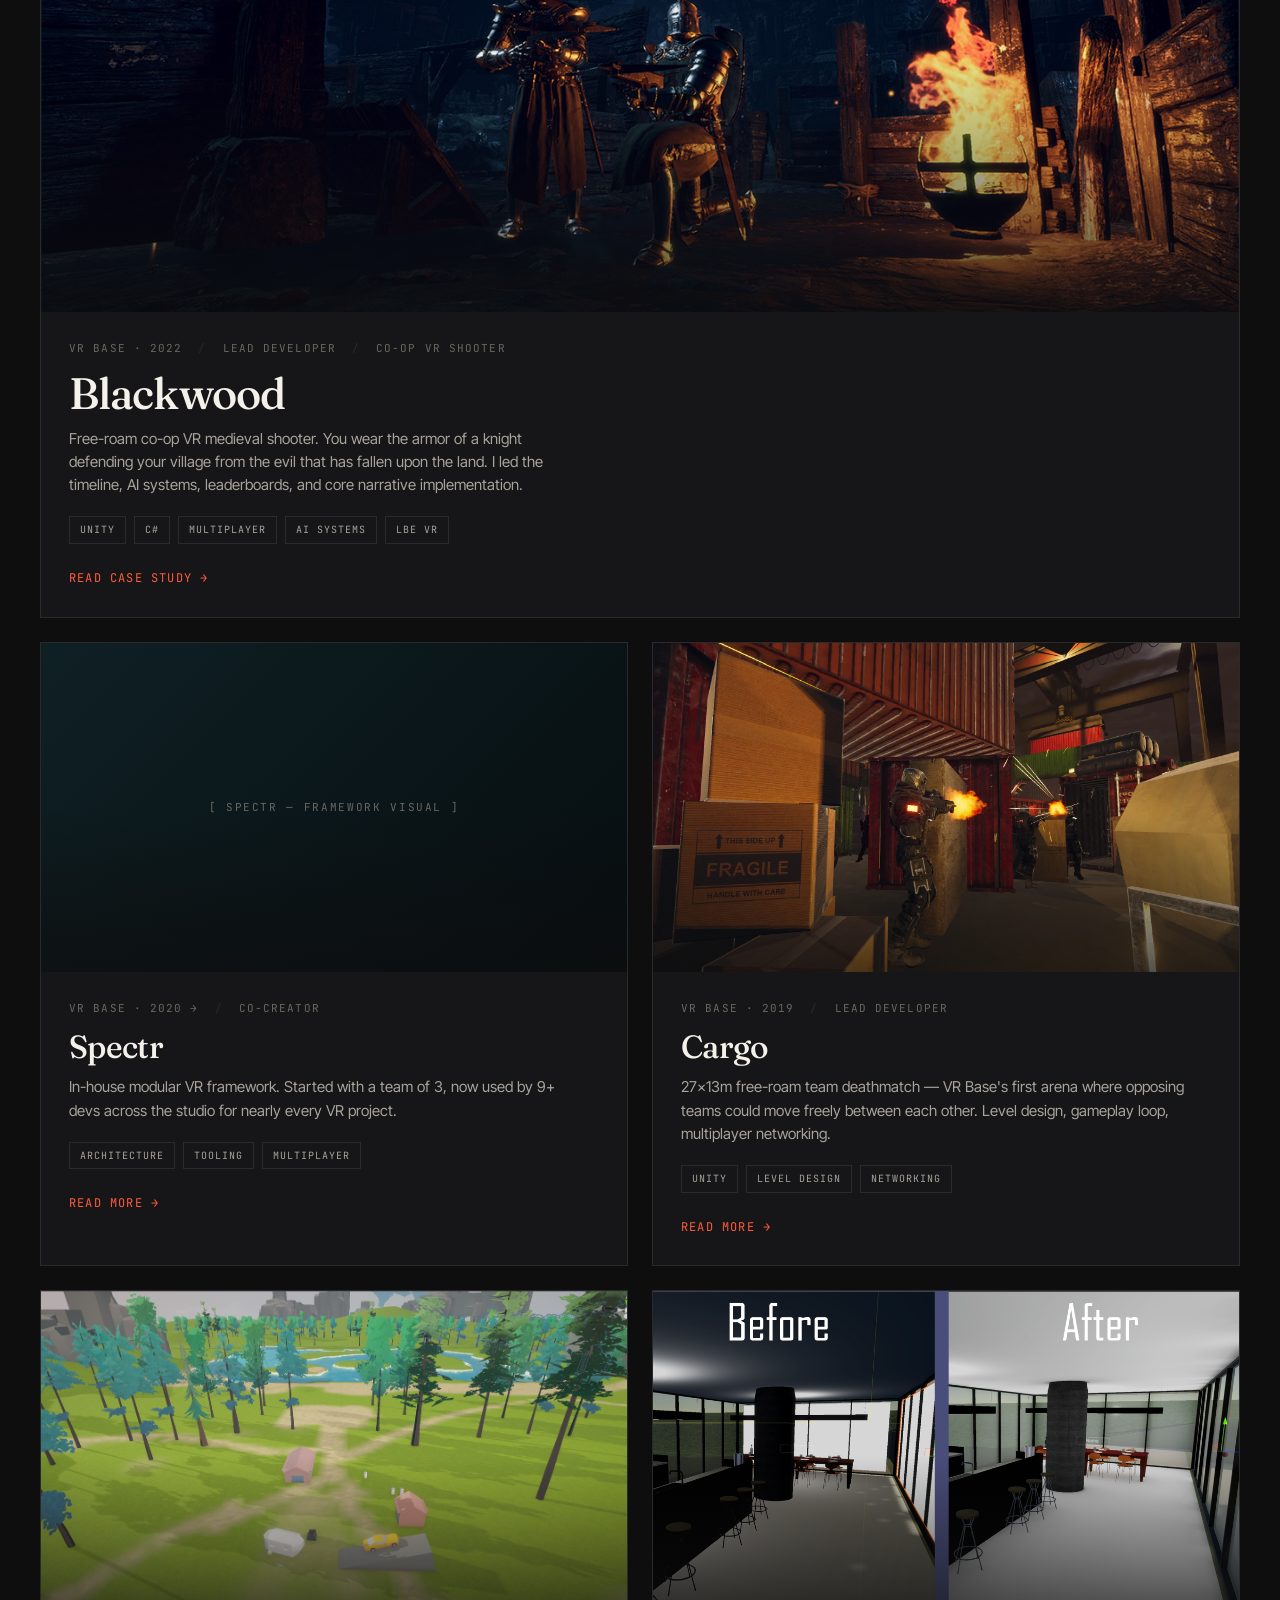
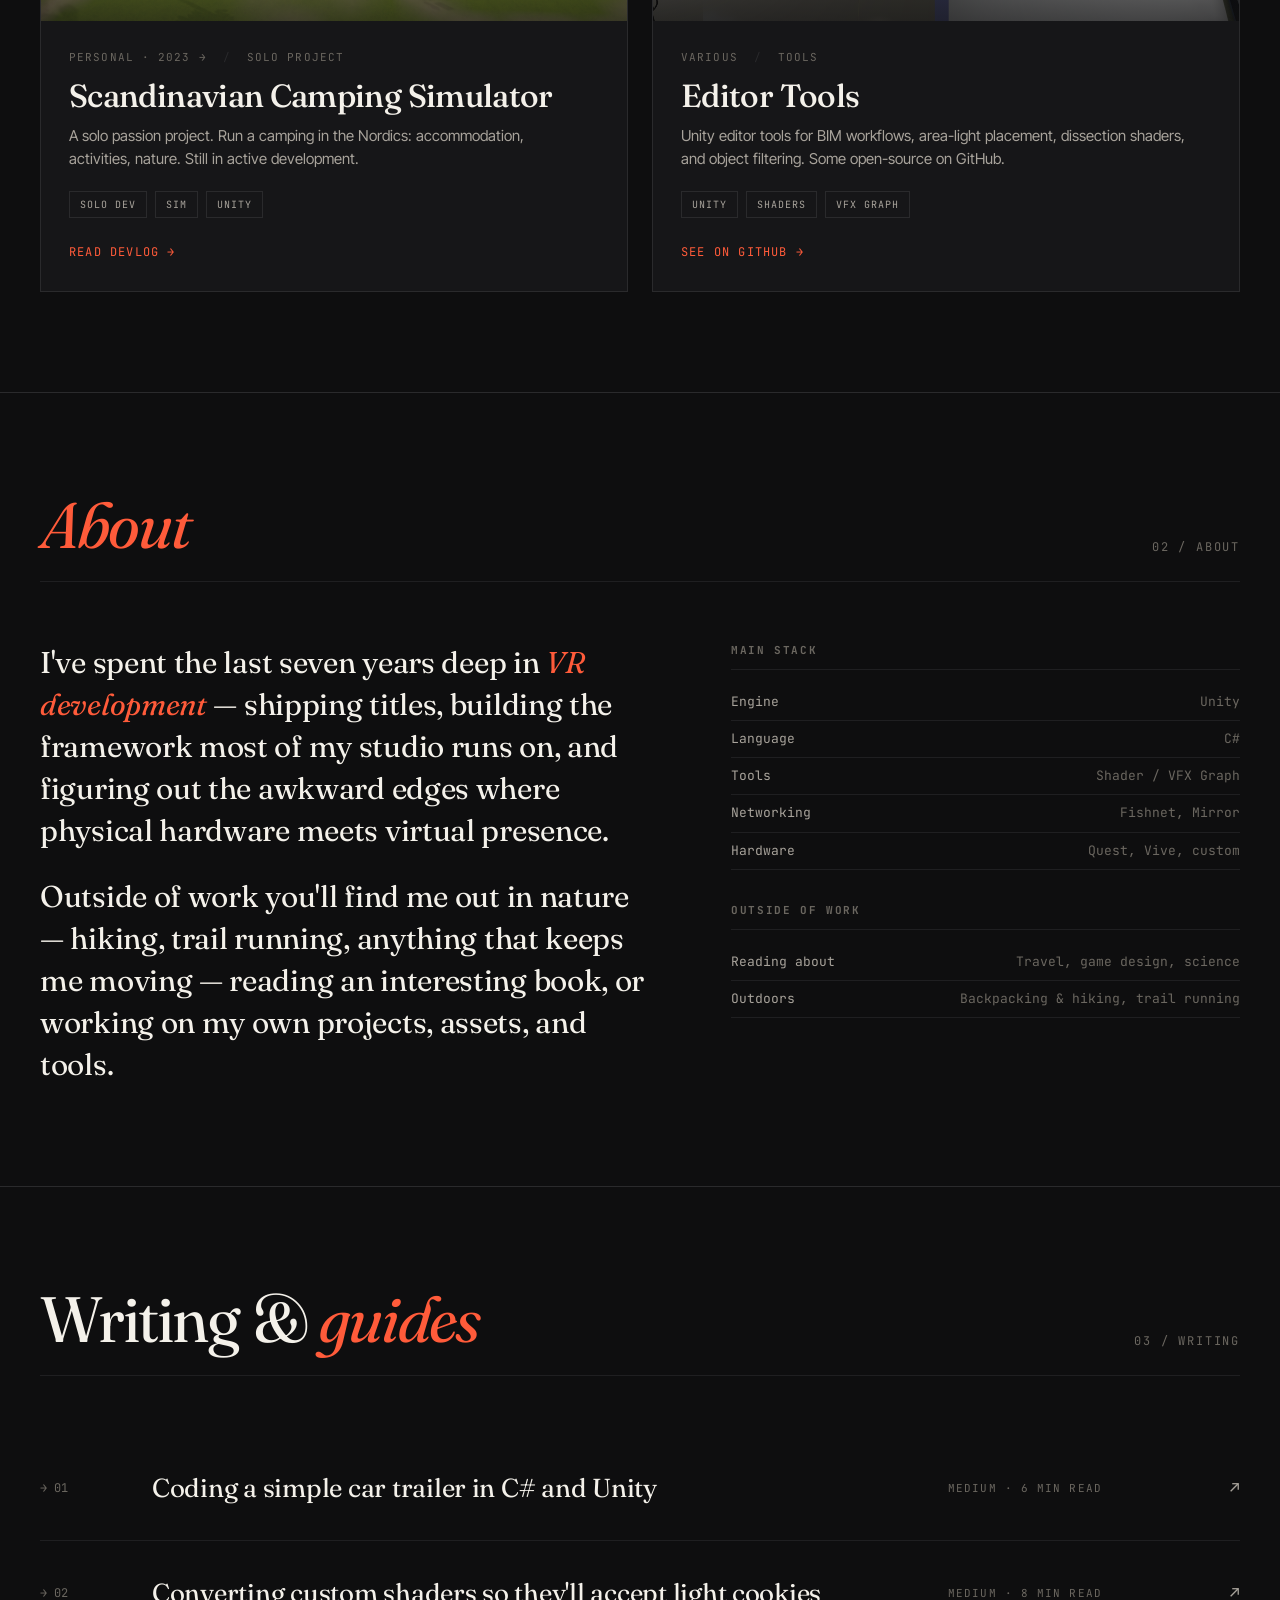
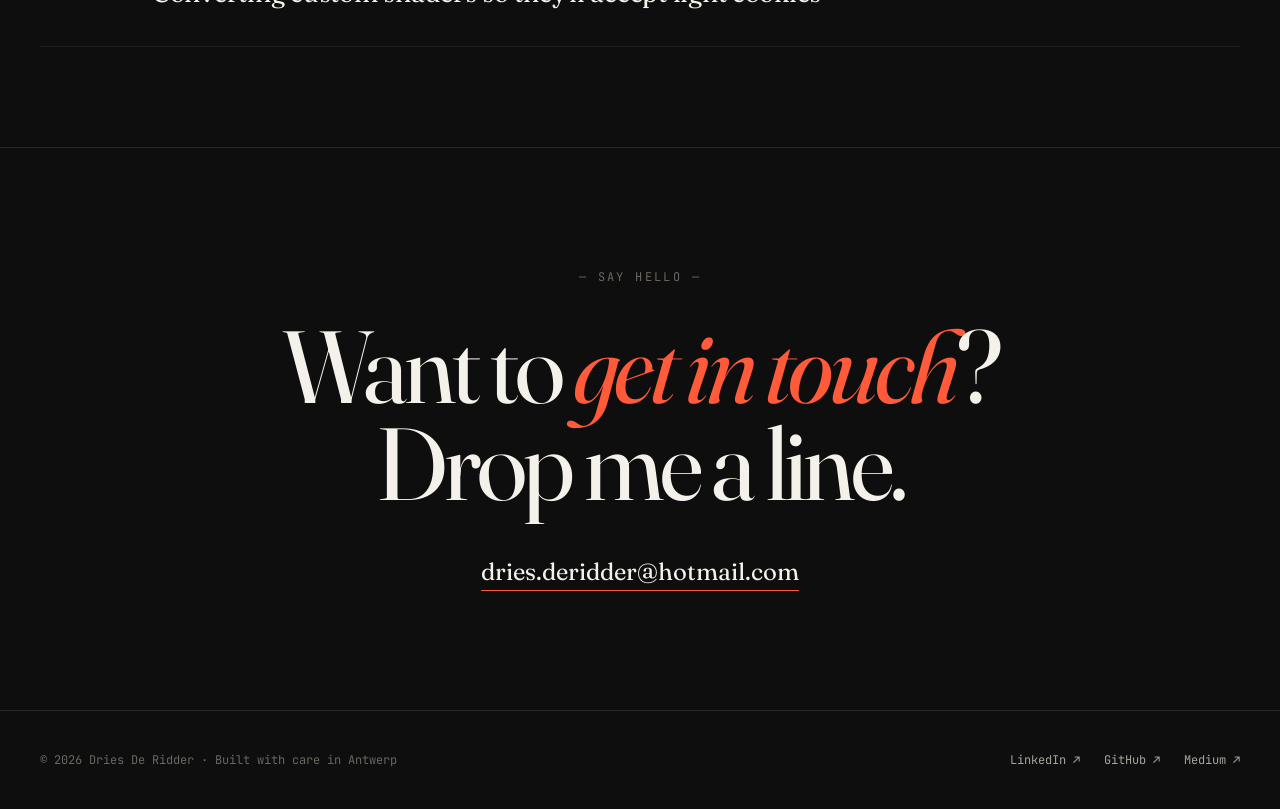
==== commit c2714ad8: "Added images for cargo, removed E drivr" ====
--- a/index.html
+++ b/index.html
@@ -199,24 +199,6 @@
       </div>
     </a>
 
-    <a href="projects.html#edrivr" class="project">
-      <div class="project-img edrivr"></div>
-      <div class="project-body">
-        <div class="project-meta">
-          <span>VR Base · 2022</span>
-          <span>Unity Lead</span>
-        </div>
-        <h3 class="project-name">E-DRIVR</h3>
-        <p class="project-desc">VR truck simulator built on a real golf cart for a Belgian trucking company. Trailer physics without a physics-based approach, external tracking, motion sickness mitigation.</p>
-        <div class="project-tags">
-          <span class="tag">VR</span>
-          <span class="tag">Physics</span>
-          <span class="tag">Hardware</span>
-        </div>
-        <div class="project-cta">Read more <span class="arrow">→</span></div>
-      </div>
-    </a>
-
     <a href="projects.html#tools" class="project">
       <div class="project-img tools"></div>
       <div class="project-body">
--- a/styles.css
+++ b/styles.css
@@ -435,7 +435,6 @@
 .project-img.spectr { background: linear-gradient(135deg, #0f2024 0%, #060d10 100%); }
 .project-img.cargo { background: url("images/cargo.jpg") center/cover no-repeat, linear-gradient(135deg, #1f1a14 0%, #0a0807 100%); }
 .project-img.camp { background: url("images/scandinavianCampingSite.png") center/cover no-repeat, linear-gradient(135deg, #14201a 0%, #060a08 100%); }
-.project-img.edrivr { background: url("images/golfCartTruck.jpg") center/cover no-repeat, linear-gradient(135deg, #1a1822 0%, #08070d 100%); }
 .project-img.tools { background: url("images/lightBakeTool.png") center/cover no-repeat, linear-gradient(135deg, #20201a 0%, #0a0a07 100%); }
 
 .project-body { padding: 28px; }
@@ -744,7 +743,6 @@
 .case-hero.spectr { background: linear-gradient(135deg, #0f2024 0%, #060d10 100%); }
 .case-hero.cargo { background: url("images/cargo.jpg") center/cover no-repeat, linear-gradient(135deg, #1f1a14 0%, #0a0807 100%); }
 .case-hero.camp { background: url("images/scandinavianCampingSite.png") center/cover no-repeat, linear-gradient(135deg, #14201a 0%, #060a08 100%); }
-.case-hero.edrivr { background: url("images/golfCartTruck.jpg") center/cover no-repeat, linear-gradient(135deg, #1a1822 0%, #08070d 100%); }
 .case-hero.tools { background: url("images/lightBakeTool.png") center/cover no-repeat, linear-gradient(135deg, #20201a 0%, #0a0a07 100%); }
 .case-hero-placeholder {
   position: absolute;
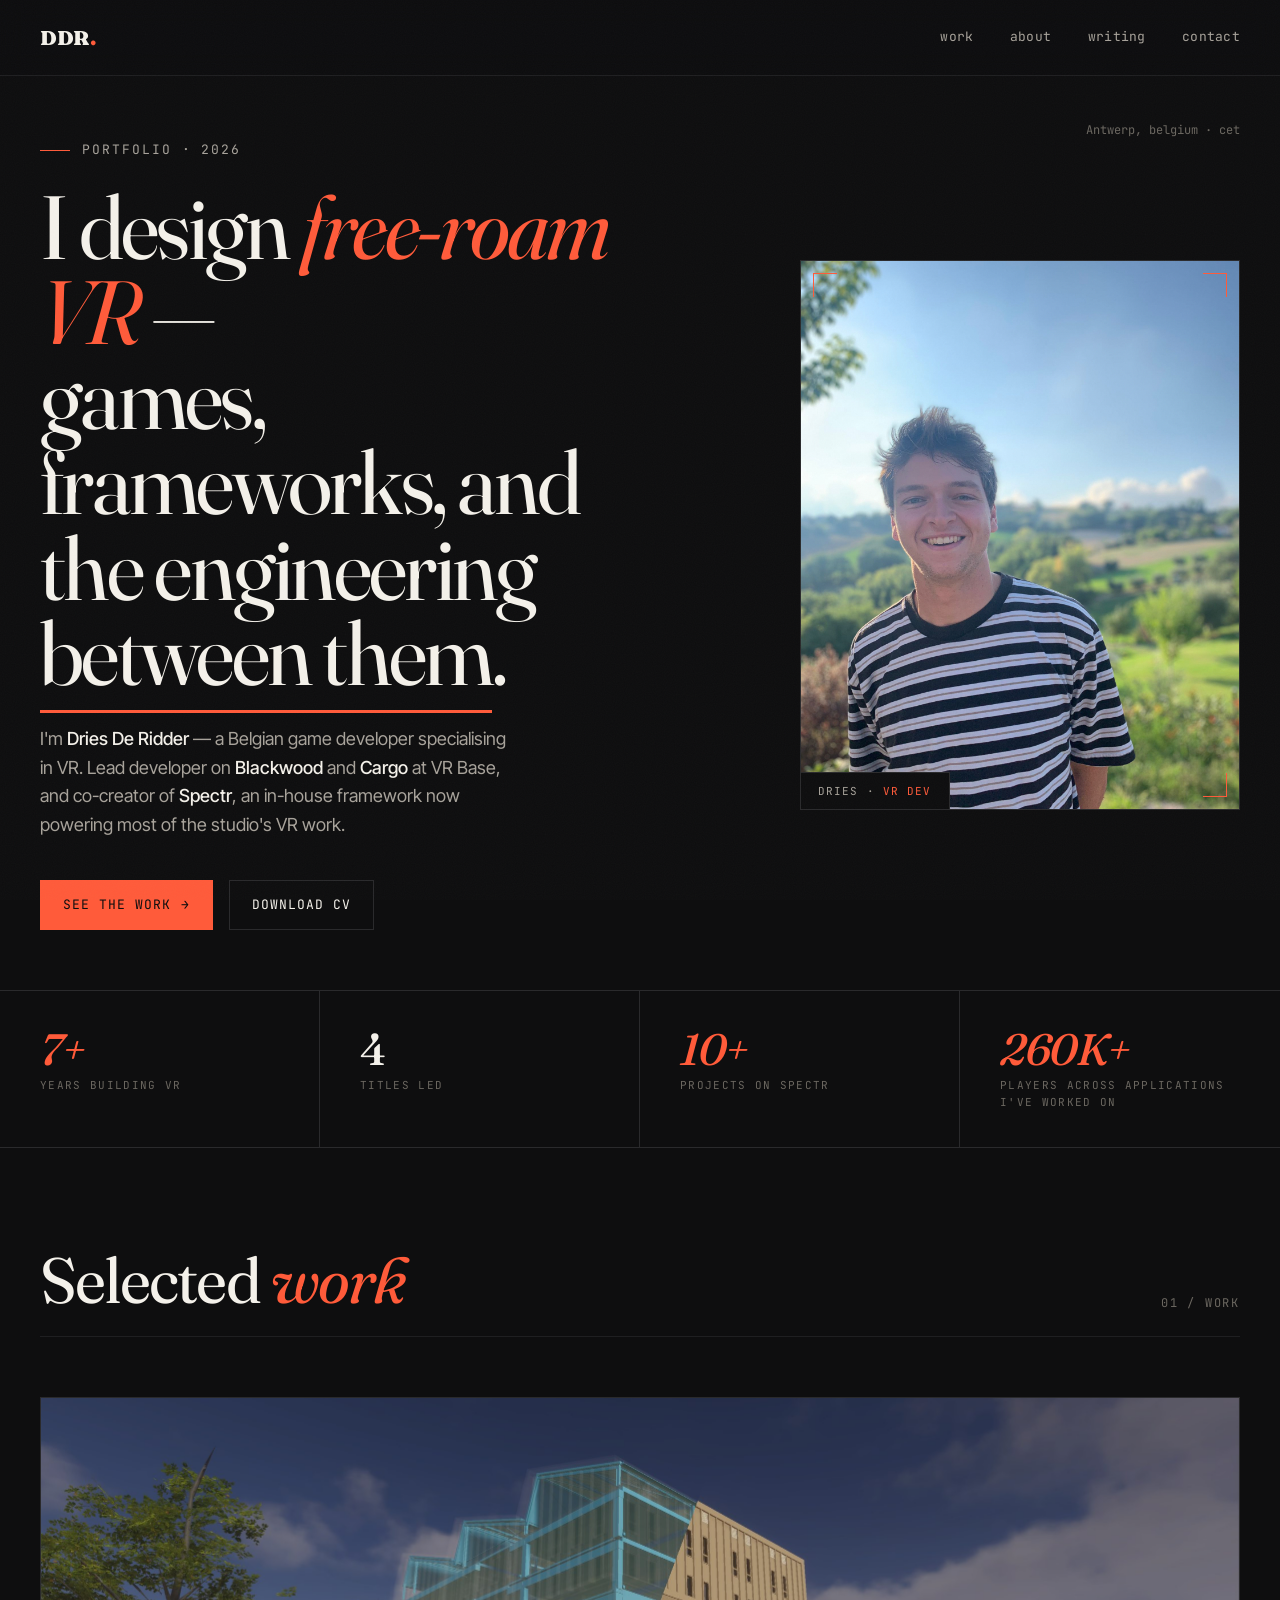
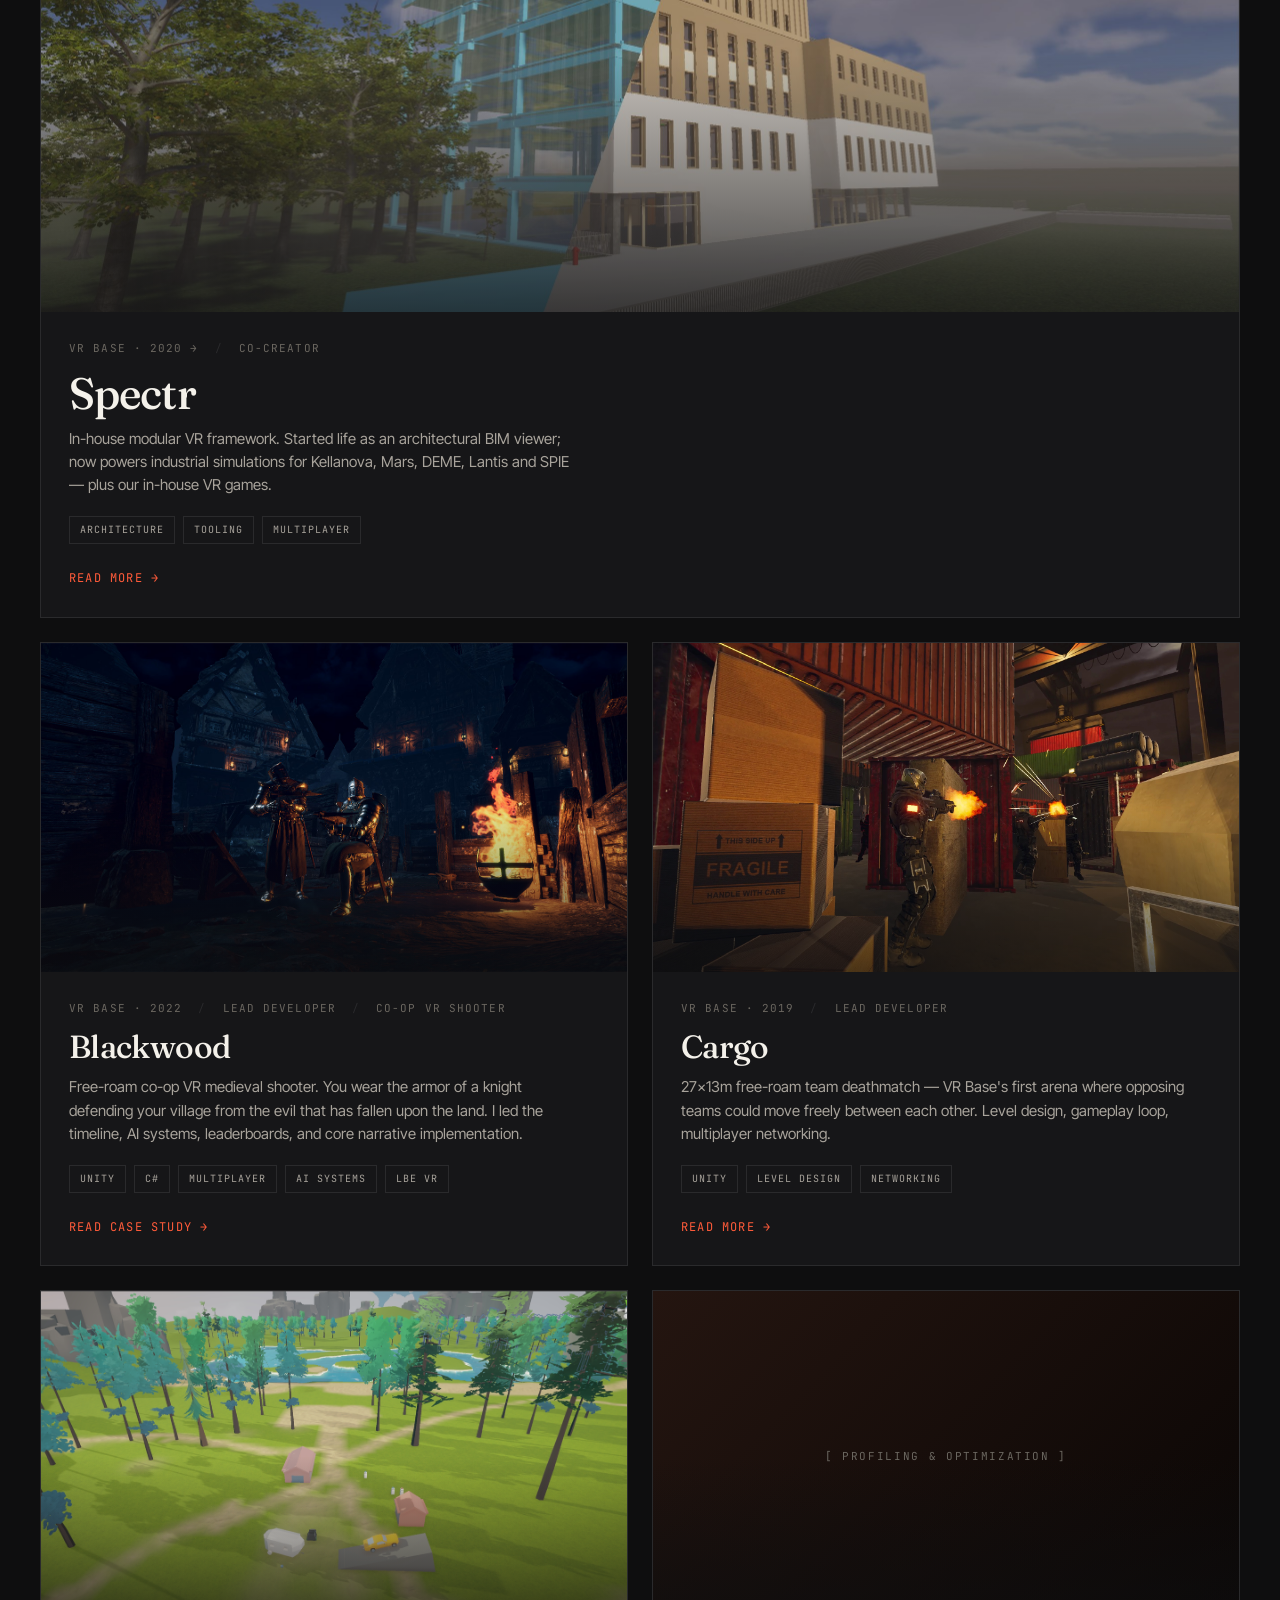
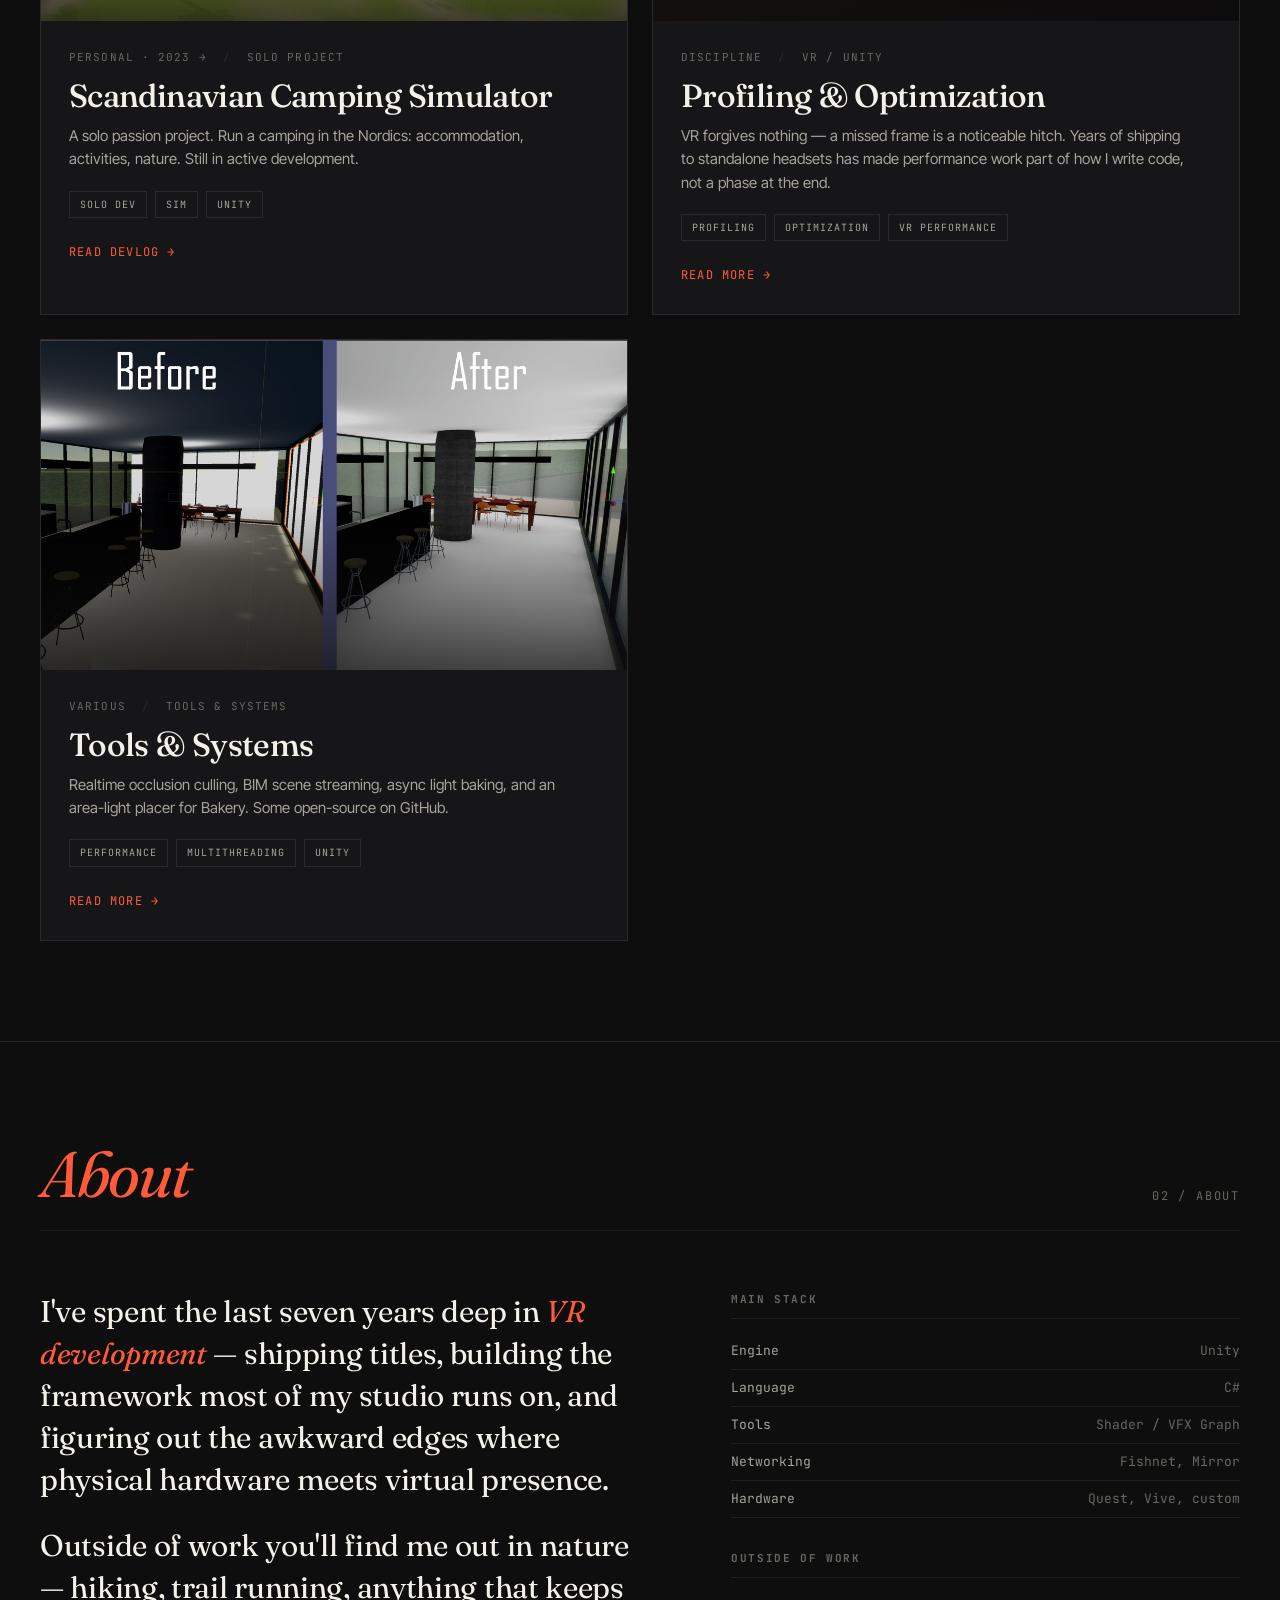
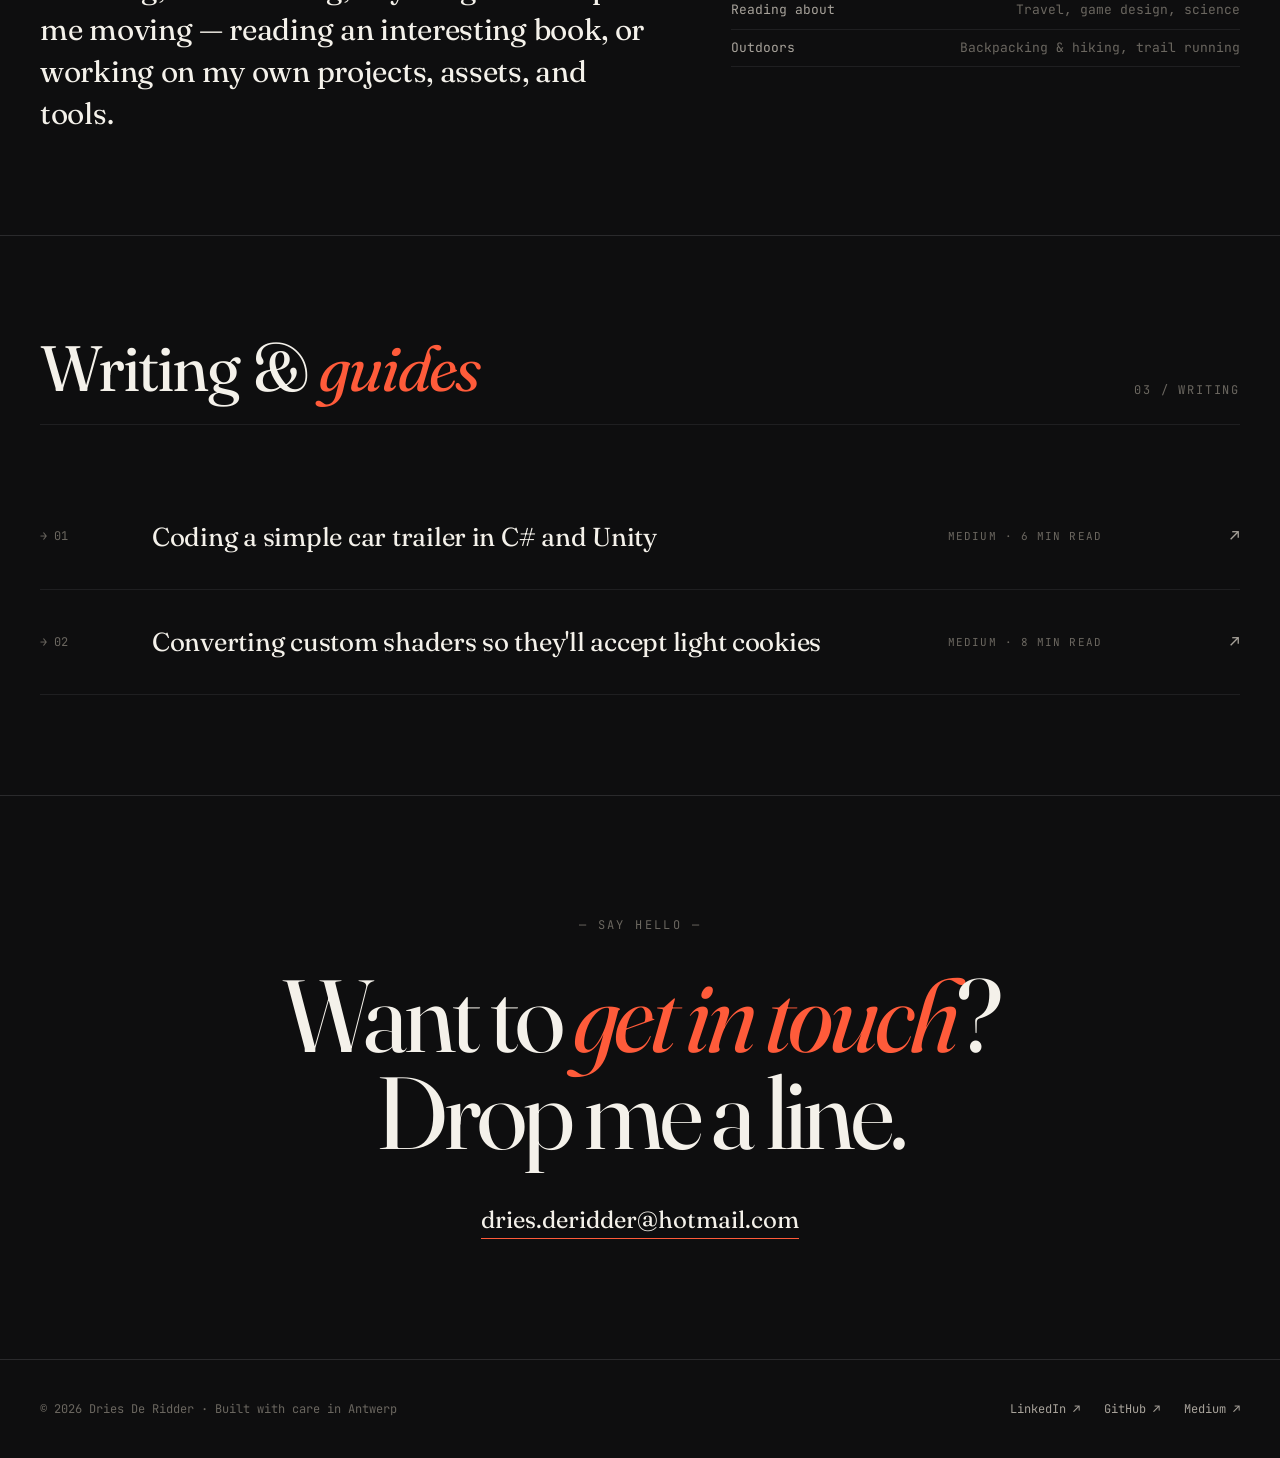
==== commit 2ab3d7e2: "Improves text for Spectr, added sliders and more images" ====
--- a/index.html
+++ b/index.html
@@ -122,7 +122,25 @@
   </div>
 
   <div class="projects-grid">
-    <a href="projects.html#blackwood" class="project featured">
+    <a href="projects.html#spectr" class="project featured">
+      <div class="project-img spectr"></div>
+      <div class="project-body">
+        <div class="project-meta">
+          <span>VR Base · 2020 →</span>
+          <span>Co-creator</span>
+        </div>
+        <h3 class="project-name">Spectr</h3>
+        <p class="project-desc">In-house modular VR framework. Started life as an architectural BIM viewer; now powers industrial simulations for Kellanova, Mars, DEME, Lantis and SPIE — plus our in-house VR games.</p>
+        <div class="project-tags">
+          <span class="tag">Architecture</span>
+          <span class="tag">Tooling</span>
+          <span class="tag">Multiplayer</span>
+        </div>
+        <div class="project-cta">Read more <span class="arrow">→</span></div>
+      </div>
+    </a>
+
+    <a href="projects.html#blackwood" class="project">
       <div class="project-img blackwood"></div>
       <div class="project-body">
         <div class="project-meta">
@@ -143,26 +161,6 @@
       </div>
     </a>
 
-    <a href="projects.html#spectr" class="project">
-      <div class="project-img spectr">
-        <div class="project-img-placeholder">[ Spectr — framework visual ]</div>
-      </div>
-      <div class="project-body">
-        <div class="project-meta">
-          <span>VR Base · 2020 →</span>
-          <span>Co-creator</span>
-        </div>
-        <h3 class="project-name">Spectr</h3>
-        <p class="project-desc">In-house modular VR framework. Started with a team of 3, now used by 9+ devs across the studio for nearly every VR project.</p>
-        <div class="project-tags">
-          <span class="tag">Architecture</span>
-          <span class="tag">Tooling</span>
-          <span class="tag">Multiplayer</span>
-        </div>
-        <div class="project-cta">Read more <span class="arrow">→</span></div>
-      </div>
-    </a>
-
     <a href="projects.html#cargo" class="project">
       <div class="project-img cargo"></div>
       <div class="project-body">
@@ -199,21 +197,41 @@
       </div>
     </a>
 
+    <a href="projects.html#profiling" class="project">
+      <div class="project-img profiling">
+        <div class="project-img-placeholder">[ Profiling &amp; Optimization ]</div>
+      </div>
+      <div class="project-body">
+        <div class="project-meta">
+          <span>Discipline</span>
+          <span>VR / Unity</span>
+        </div>
+        <h3 class="project-name">Profiling &amp; Optimization</h3>
+        <p class="project-desc">VR forgives nothing — a missed frame is a noticeable hitch. Years of shipping to standalone headsets has made performance work part of how I write code, not a phase at the end.</p>
+        <div class="project-tags">
+          <span class="tag">Profiling</span>
+          <span class="tag">Optimization</span>
+          <span class="tag">VR Performance</span>
+        </div>
+        <div class="project-cta">Read more <span class="arrow">→</span></div>
+      </div>
+    </a>
+
     <a href="projects.html#tools" class="project">
       <div class="project-img tools"></div>
       <div class="project-body">
         <div class="project-meta">
           <span>Various</span>
-          <span>Tools</span>
-        </div>
-        <h3 class="project-name">Editor Tools</h3>
-        <p class="project-desc">Unity editor tools for BIM workflows, area-light placement, dissection shaders, and object filtering. Some open-source on GitHub.</p>
-        <div class="project-tags">
+          <span>Tools &amp; Systems</span>
+        </div>
+        <h3 class="project-name">Tools &amp; Systems</h3>
+        <p class="project-desc">Realtime occlusion culling, BIM scene streaming, async light baking, and an area-light placer for Bakery. Some open-source on GitHub.</p>
+        <div class="project-tags">
+          <span class="tag">Performance</span>
+          <span class="tag">Multithreading</span>
           <span class="tag">Unity</span>
-          <span class="tag">Shaders</span>
-          <span class="tag">VFX Graph</span>
-        </div>
-        <div class="project-cta">See on GitHub <span class="arrow">→</span></div>
+        </div>
+        <div class="project-cta">Read more <span class="arrow">→</span></div>
       </div>
     </a>
   </div>
--- a/styles.css
+++ b/styles.css
@@ -432,9 +432,10 @@
 
 /* Project images — fall back to gradient if image missing */
 .project-img.blackwood { background: url("images/blackwood.jpg") center/cover no-repeat, linear-gradient(135deg, #2a1410 0%, #0a0507 100%); }
-.project-img.spectr { background: linear-gradient(135deg, #0f2024 0%, #060d10 100%); }
+.project-img.spectr { background: url("images/spectr.jpg") center/cover no-repeat, linear-gradient(135deg, #0f2024 0%, #060d10 100%); }
 .project-img.cargo { background: url("images/cargo.jpg") center/cover no-repeat, linear-gradient(135deg, #1f1a14 0%, #0a0807 100%); }
 .project-img.camp { background: url("images/scandinavianCampingSite.png") center/cover no-repeat, linear-gradient(135deg, #14201a 0%, #060a08 100%); }
+.project-img.profiling { background: linear-gradient(135deg, #241510 0%, #0a0605 100%); }
 .project-img.tools { background: url("images/lightBakeTool.png") center/cover no-repeat, linear-gradient(135deg, #20201a 0%, #0a0a07 100%); }
 
 .project-body { padding: 28px; }
@@ -740,9 +741,10 @@
   top: 140px;
 }
 .case-hero.blackwood { background: url("images/blackwood.jpg") center/cover no-repeat, linear-gradient(135deg, #2a1410 0%, #0a0507 100%); }
-.case-hero.spectr { background: linear-gradient(135deg, #0f2024 0%, #060d10 100%); }
+.case-hero.spectr { background: url("images/spectr.jpg") center/cover no-repeat, linear-gradient(135deg, #0f2024 0%, #060d10 100%); }
 .case-hero.cargo { background: url("images/cargo.jpg") center/cover no-repeat, linear-gradient(135deg, #1f1a14 0%, #0a0807 100%); }
 .case-hero.camp { background: url("images/scandinavianCampingSite.png") center/cover no-repeat, linear-gradient(135deg, #14201a 0%, #060a08 100%); }
+.case-hero.profiling { background: linear-gradient(135deg, #241510 0%, #0a0605 100%); }
 .case-hero.tools { background: url("images/lightBakeTool.png") center/cover no-repeat, linear-gradient(135deg, #20201a 0%, #0a0a07 100%); }
 .case-hero-placeholder {
   position: absolute;
@@ -874,6 +876,67 @@
   height: 100%;
   object-fit: cover;
   display: block;
+}
+.case-gallery.single { grid-template-columns: 1fr; }
+.case-gallery.single figure { aspect-ratio: auto; }
+.case-gallery.single img { height: auto; }
+
+/* Before/after compare slider */
+.compare-slider {
+  position: relative;
+  margin: 0;
+  overflow: hidden;
+  user-select: none;
+  touch-action: none;
+  border: 1px solid var(--line);
+  background: var(--bg-elev);
+  cursor: ew-resize;
+}
+.compare-slider .compare-img {
+  display: block;
+  width: 100%;
+  height: auto;
+}
+.compare-slider .compare-overlay {
+  position: absolute;
+  inset: 0;
+  clip-path: inset(0 50% 0 0);
+}
+.compare-slider .compare-overlay .compare-img {
+  width: 100%;
+  height: 100%;
+  object-fit: cover;
+}
+.compare-slider .compare-handle {
+  position: absolute;
+  top: 0;
+  bottom: 0;
+  left: 50%;
+  width: 2px;
+  background: rgba(255, 255, 255, 0.9);
+  transform: translateX(-1px);
+  pointer-events: none;
+  box-shadow: 0 0 0 1px rgba(0, 0, 0, 0.25);
+}
+.compare-slider .compare-knob {
+  position: absolute;
+  top: 50%;
+  left: 50%;
+  transform: translate(-50%, -50%);
+  width: 44px;
+  height: 44px;
+  border-radius: 50%;
+  background: rgba(255, 255, 255, 0.95);
+  color: #111;
+  display: flex;
+  align-items: center;
+  justify-content: center;
+  box-shadow: 0 2px 10px rgba(0, 0, 0, 0.35);
+}
+.compare-slider .compare-knob::before {
+  content: '\21C6';
+  font-size: 18px;
+  line-height: 1;
 }
 
 /* ===== RESPONSIVE ===== */
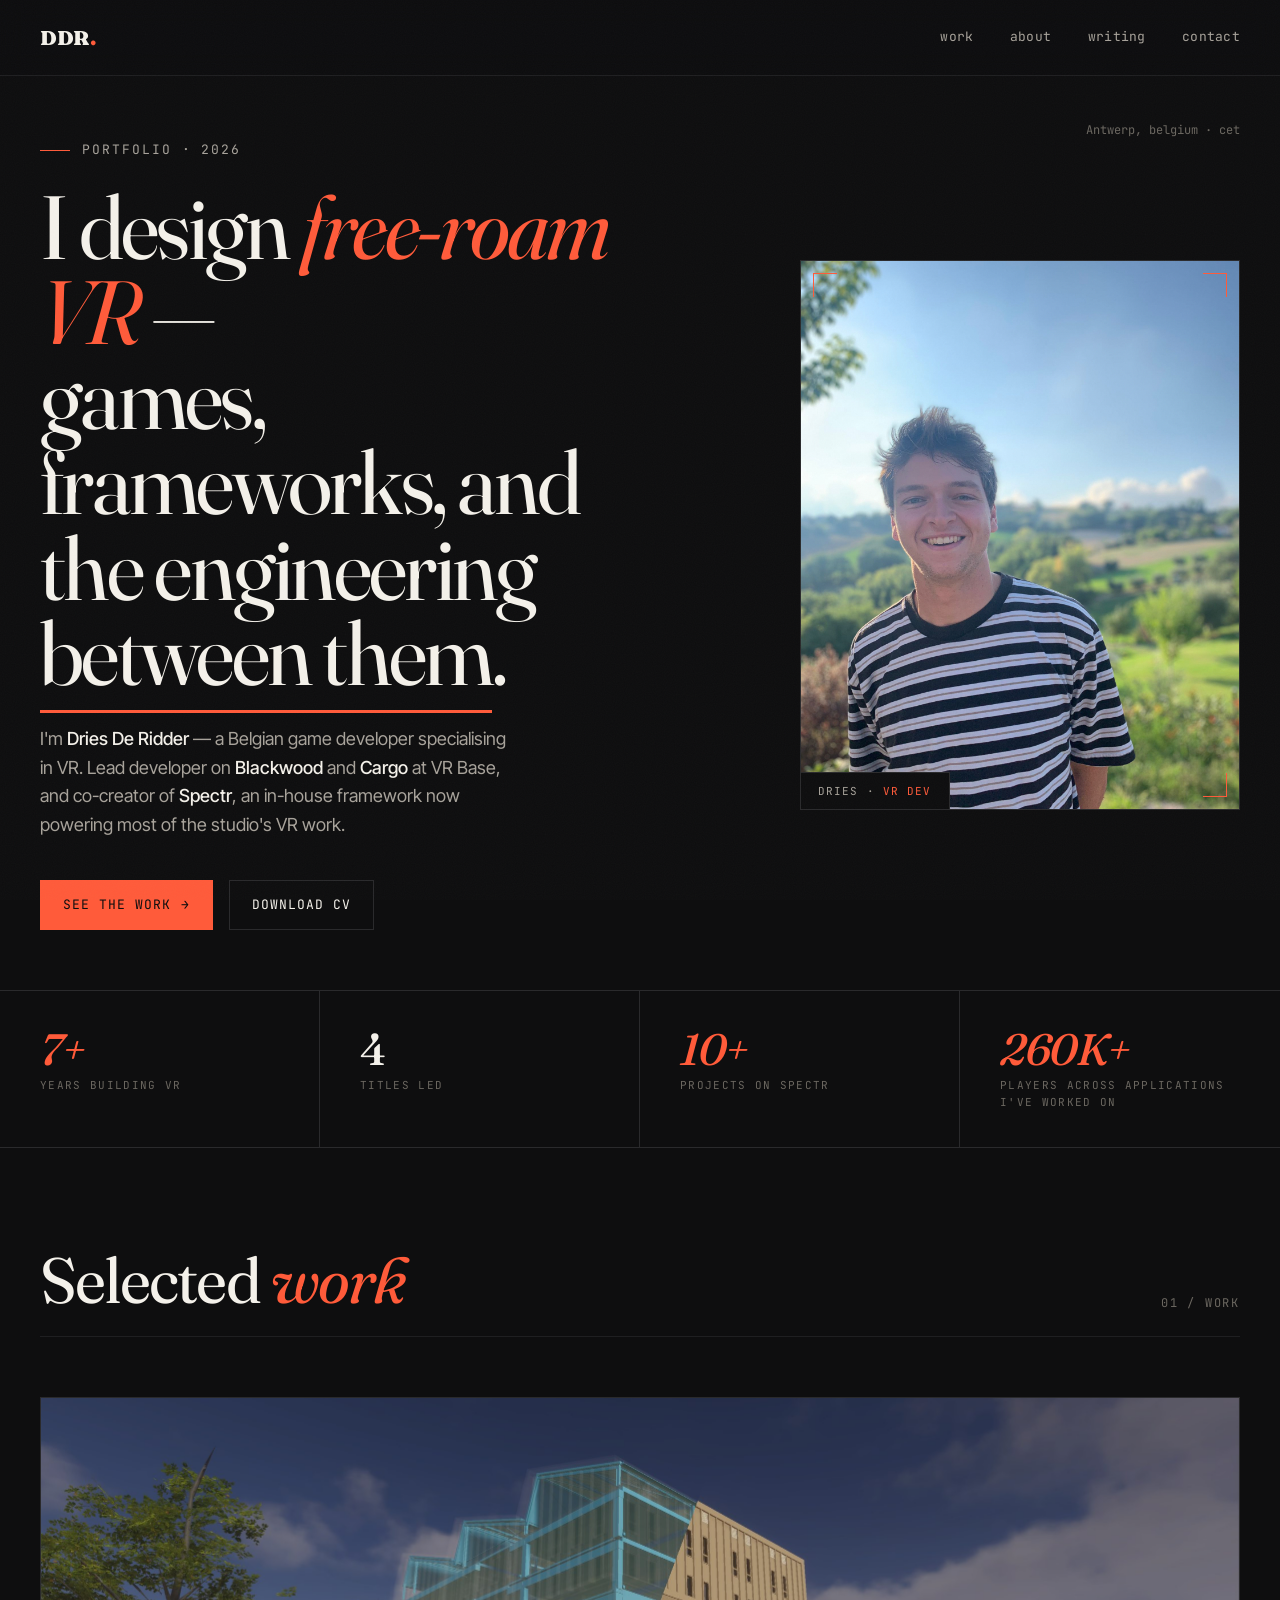
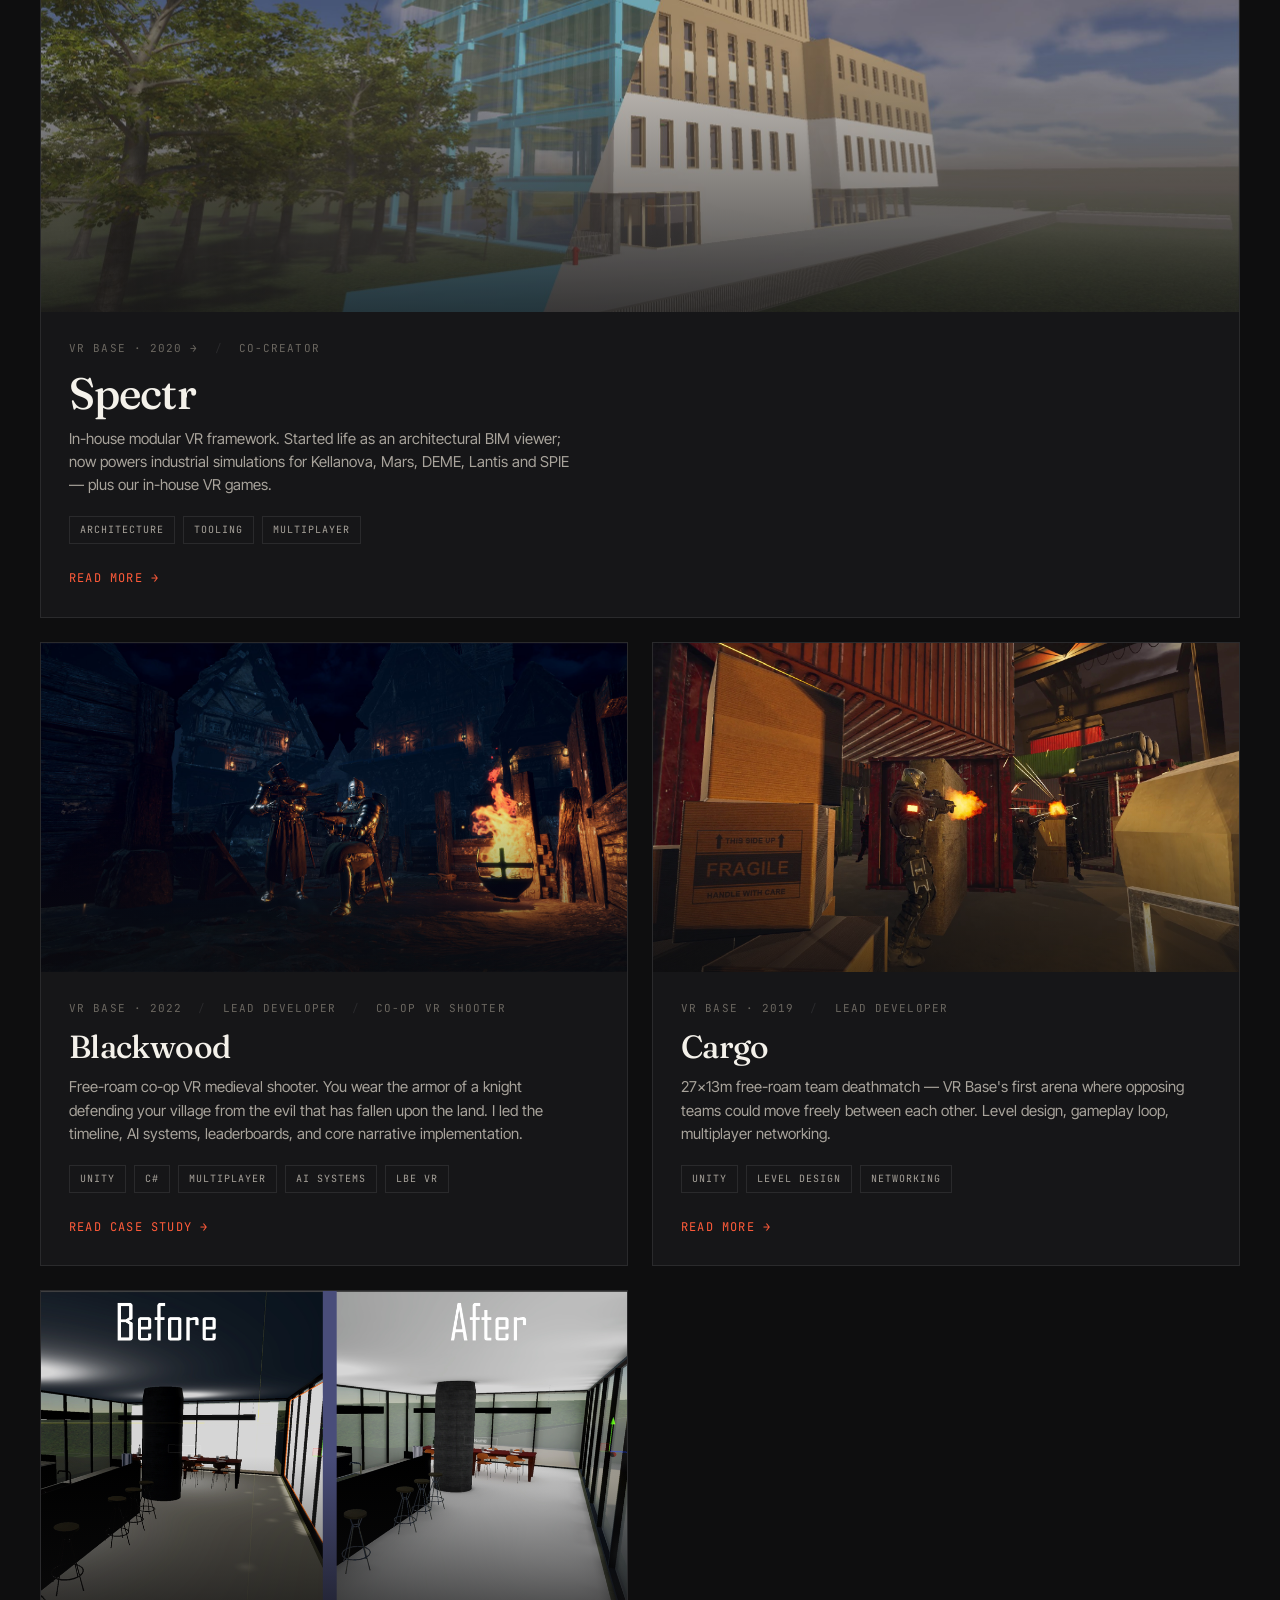
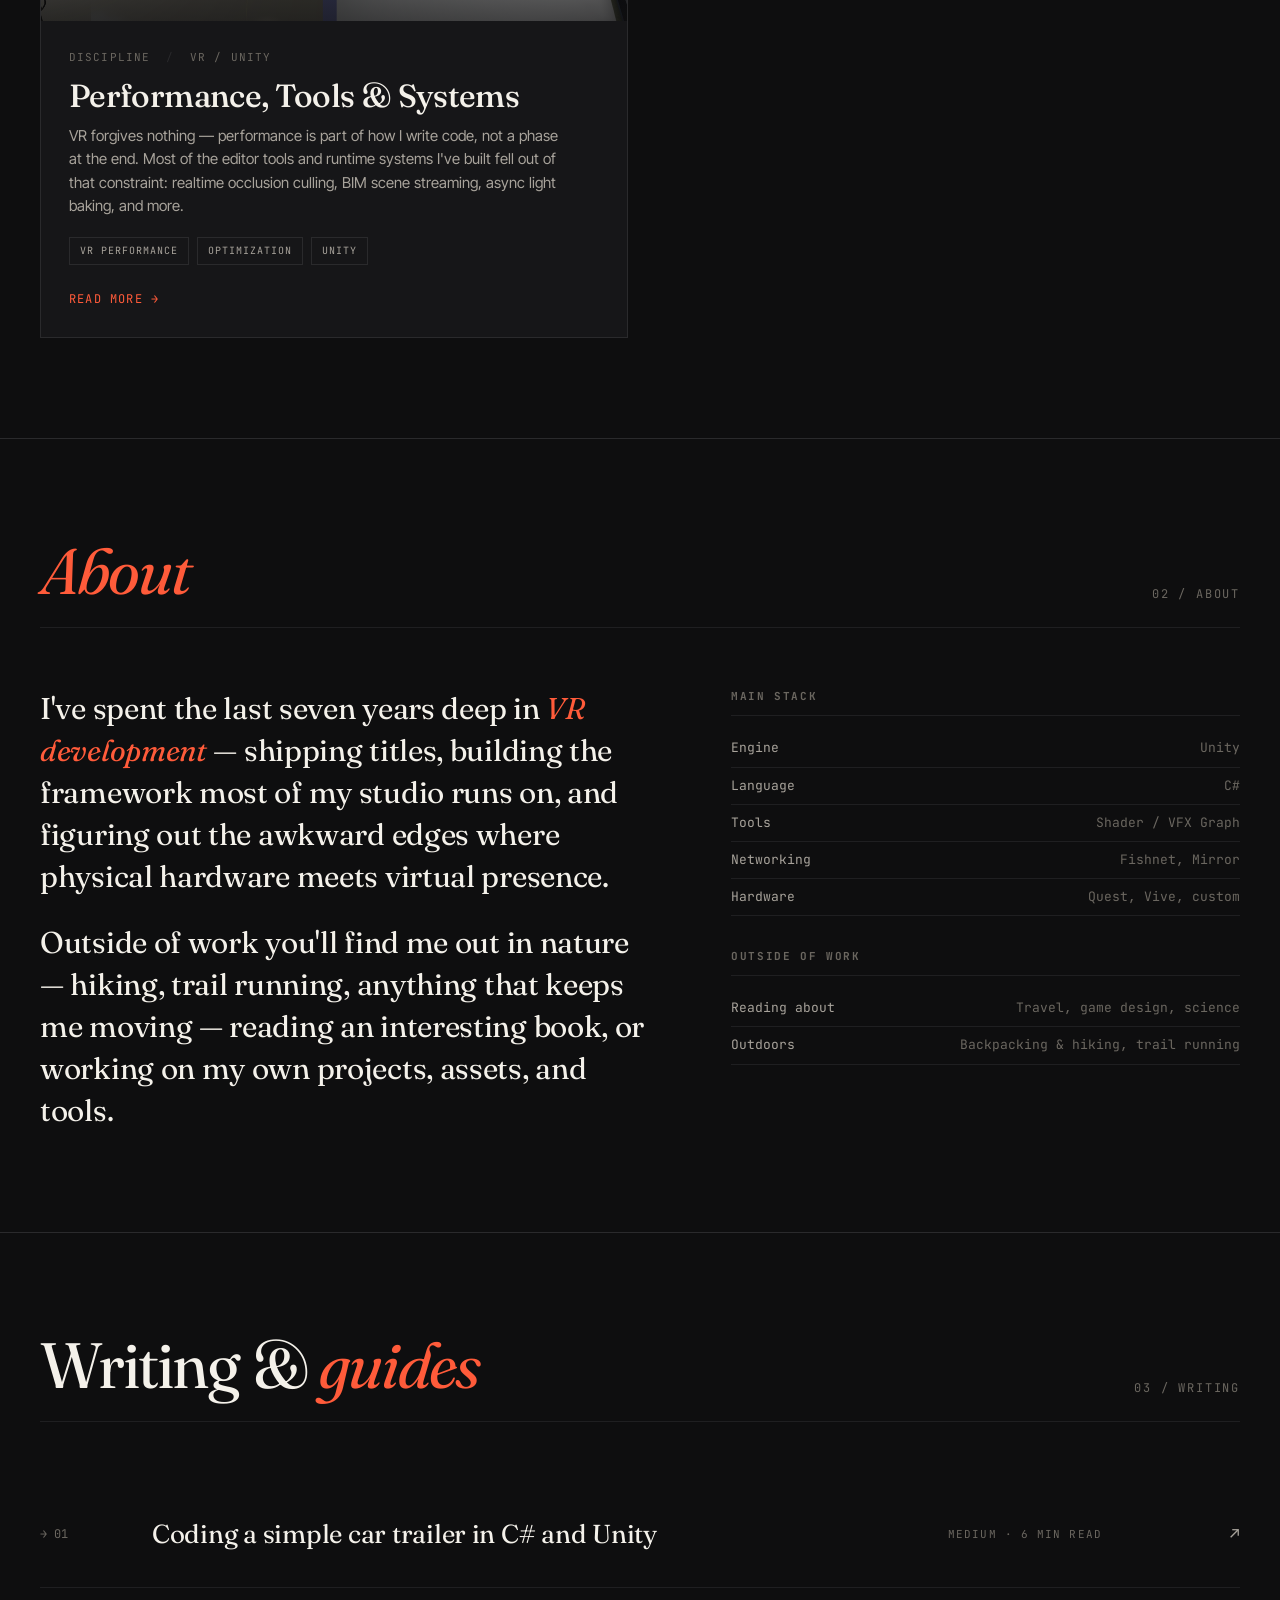
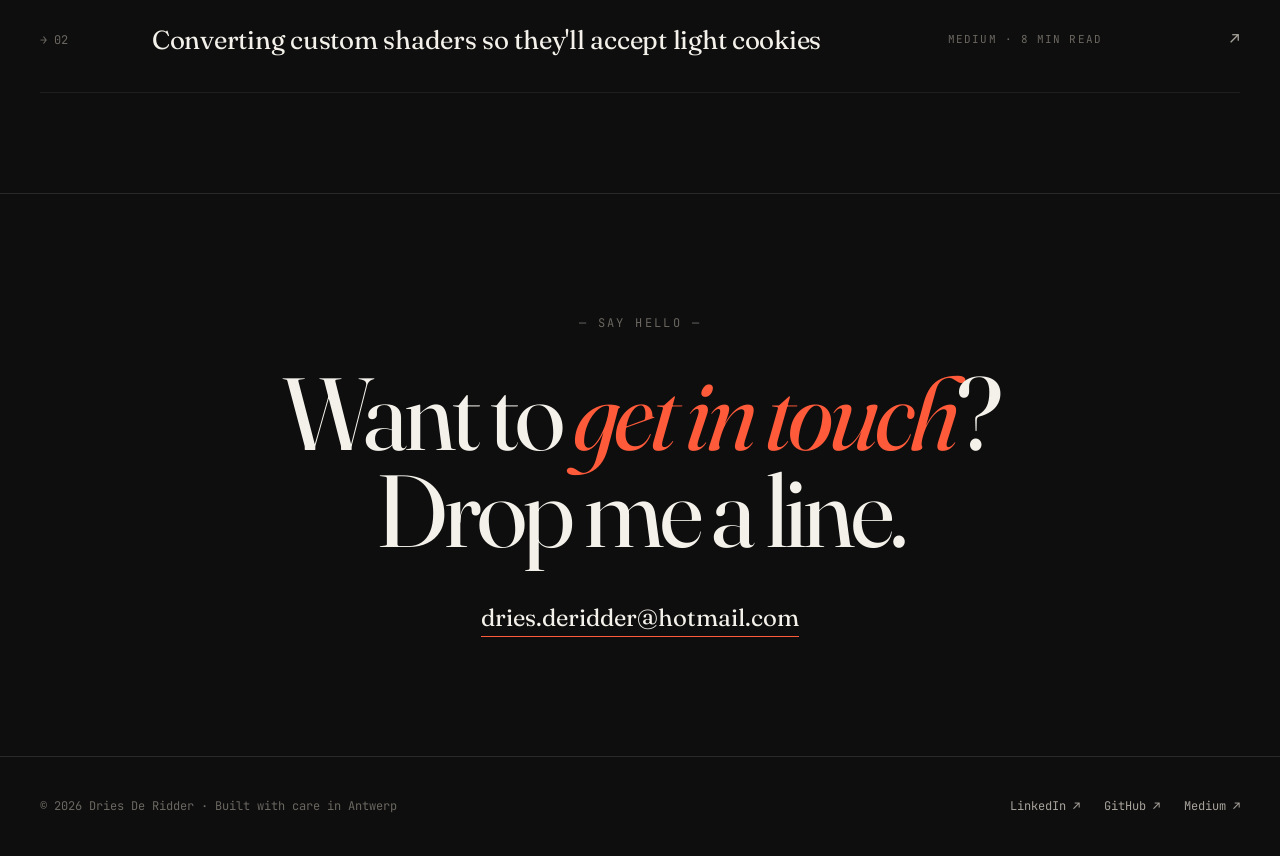
==== commit 016123c7: "Changed layout and added side projects" ====
--- a/index.html
+++ b/index.html
@@ -179,56 +179,18 @@
       </div>
     </a>
 
-    <a href="projects.html#scandinavian" class="project">
-      <div class="project-img camp"></div>
-      <div class="project-body">
-        <div class="project-meta">
-          <span>Personal · 2023 →</span>
-          <span>Solo project</span>
-        </div>
-        <h3 class="project-name">Scandinavian Camping Simulator</h3>
-        <p class="project-desc">A solo passion project. Run a camping in the Nordics: accommodation, activities, nature. Still in active development.</p>
-        <div class="project-tags">
-          <span class="tag">Solo Dev</span>
-          <span class="tag">Sim</span>
-          <span class="tag">Unity</span>
-        </div>
-        <div class="project-cta">Read devlog <span class="arrow">→</span></div>
-      </div>
-    </a>
-
-    <a href="projects.html#profiling" class="project">
-      <div class="project-img profiling">
-        <div class="project-img-placeholder">[ Profiling &amp; Optimization ]</div>
-      </div>
+    <a href="projects.html#performance" class="project">
+      <div class="project-img tools"></div>
       <div class="project-body">
         <div class="project-meta">
           <span>Discipline</span>
           <span>VR / Unity</span>
         </div>
-        <h3 class="project-name">Profiling &amp; Optimization</h3>
-        <p class="project-desc">VR forgives nothing — a missed frame is a noticeable hitch. Years of shipping to standalone headsets has made performance work part of how I write code, not a phase at the end.</p>
-        <div class="project-tags">
-          <span class="tag">Profiling</span>
+        <h3 class="project-name">Performance, Tools &amp; Systems</h3>
+        <p class="project-desc">VR forgives nothing — performance is part of how I write code, not a phase at the end. Most of the editor tools and runtime systems I've built fell out of that constraint: realtime occlusion culling, BIM scene streaming, async light baking, and more.</p>
+        <div class="project-tags">
+          <span class="tag">VR Performance</span>
           <span class="tag">Optimization</span>
-          <span class="tag">VR Performance</span>
-        </div>
-        <div class="project-cta">Read more <span class="arrow">→</span></div>
-      </div>
-    </a>
-
-    <a href="projects.html#tools" class="project">
-      <div class="project-img tools"></div>
-      <div class="project-body">
-        <div class="project-meta">
-          <span>Various</span>
-          <span>Tools &amp; Systems</span>
-        </div>
-        <h3 class="project-name">Tools &amp; Systems</h3>
-        <p class="project-desc">Realtime occlusion culling, BIM scene streaming, async light baking, and an area-light placer for Bakery. Some open-source on GitHub.</p>
-        <div class="project-tags">
-          <span class="tag">Performance</span>
-          <span class="tag">Multithreading</span>
           <span class="tag">Unity</span>
         </div>
         <div class="project-cta">Read more <span class="arrow">→</span></div>
--- a/styles.css
+++ b/styles.css
@@ -434,9 +434,19 @@
 .project-img.blackwood { background: url("images/blackwood.jpg") center/cover no-repeat, linear-gradient(135deg, #2a1410 0%, #0a0507 100%); }
 .project-img.spectr { background: url("images/spectr.jpg") center/cover no-repeat, linear-gradient(135deg, #0f2024 0%, #060d10 100%); }
 .project-img.cargo { background: url("images/cargo.jpg") center/cover no-repeat, linear-gradient(135deg, #1f1a14 0%, #0a0807 100%); }
-.project-img.camp { background: url("images/scandinavianCampingSite.png") center/cover no-repeat, linear-gradient(135deg, #14201a 0%, #060a08 100%); }
-.project-img.profiling { background: linear-gradient(135deg, #241510 0%, #0a0605 100%); }
 .project-img.tools { background: url("images/lightBakeTool.png") center/cover no-repeat, linear-gradient(135deg, #20201a 0%, #0a0a07 100%); }
+.project-img.thewall { background: url("images/thewall.jpg") center/cover no-repeat, linear-gradient(135deg, #1a1f24 0%, #07090b 100%); }
+.project-img.camping { background: url("images/scandinavianCampingSite.png") center/cover no-repeat, linear-gradient(135deg, #14201a 0%, #060a08 100%); }
+.project-img.meditation { background: url("images/meditation.jpg") center/cover no-repeat, linear-gradient(135deg, #1a141f 0%, #08060c 100%); }
+.project-img.clockapp { background: url("images/clockapp.jpg") center/cover no-repeat, linear-gradient(135deg, #1f1a14 0%, #0a0807 100%); }
+.project-img.unrealenv { background: url("images/unrealenv.jpg") center/cover no-repeat, linear-gradient(135deg, #14201f 0%, #060a0a 100%); }
+
+.side-header {
+  margin-bottom: 60px;
+  padding-bottom: 24px;
+  border-bottom: 1px solid var(--line-soft);
+}
+.side-header .section-title { margin-bottom: 16px; }
 
 .project-body { padding: 28px; }
 .project-meta {
@@ -743,8 +753,6 @@
 .case-hero.blackwood { background: url("images/blackwood.jpg") center/cover no-repeat, linear-gradient(135deg, #2a1410 0%, #0a0507 100%); }
 .case-hero.spectr { background: url("images/spectr.jpg") center/cover no-repeat, linear-gradient(135deg, #0f2024 0%, #060d10 100%); }
 .case-hero.cargo { background: url("images/cargo.jpg") center/cover no-repeat, linear-gradient(135deg, #1f1a14 0%, #0a0807 100%); }
-.case-hero.camp { background: url("images/scandinavianCampingSite.png") center/cover no-repeat, linear-gradient(135deg, #14201a 0%, #060a08 100%); }
-.case-hero.profiling { background: linear-gradient(135deg, #241510 0%, #0a0605 100%); }
 .case-hero.tools { background: url("images/lightBakeTool.png") center/cover no-repeat, linear-gradient(135deg, #20201a 0%, #0a0a07 100%); }
 .case-hero-placeholder {
   position: absolute;
@@ -896,6 +904,8 @@
   display: block;
   width: 100%;
   height: auto;
+  pointer-events: none;
+  -webkit-user-drag: none;
 }
 .compare-slider .compare-overlay {
   position: absolute;
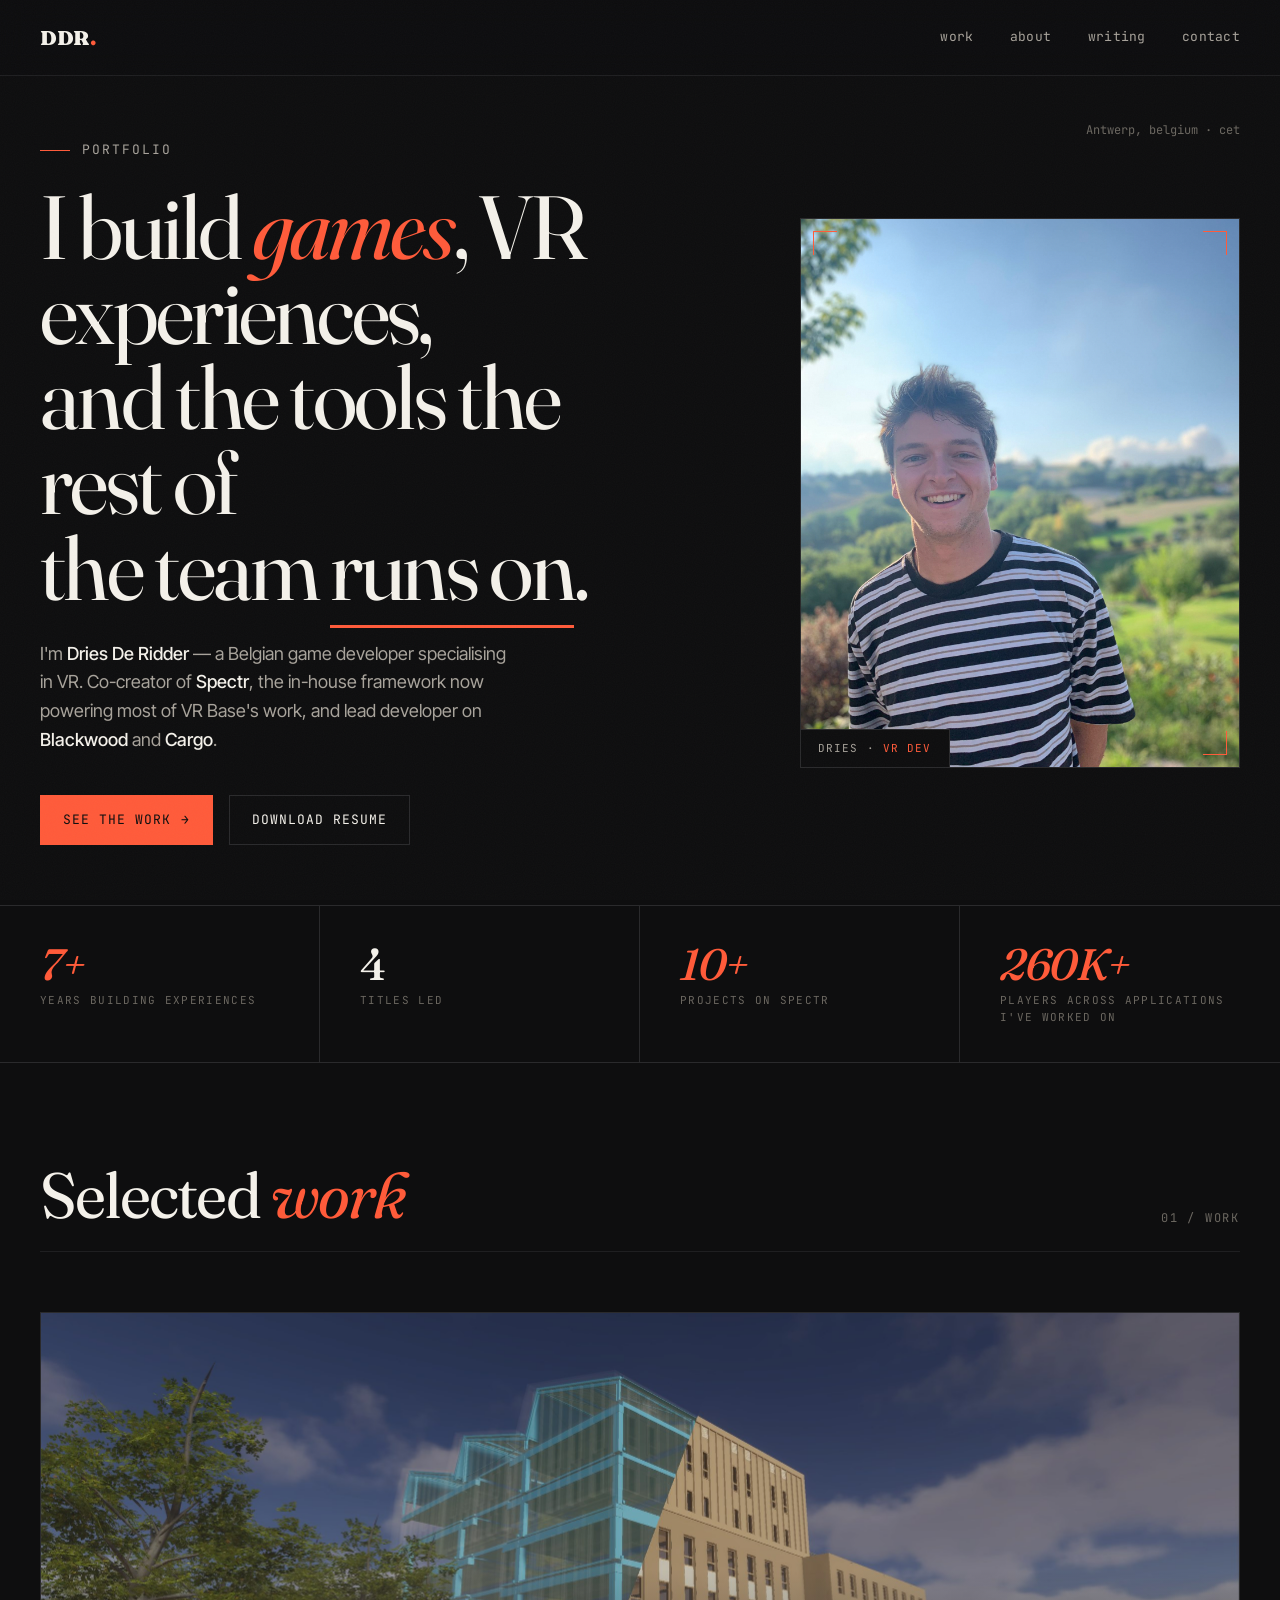
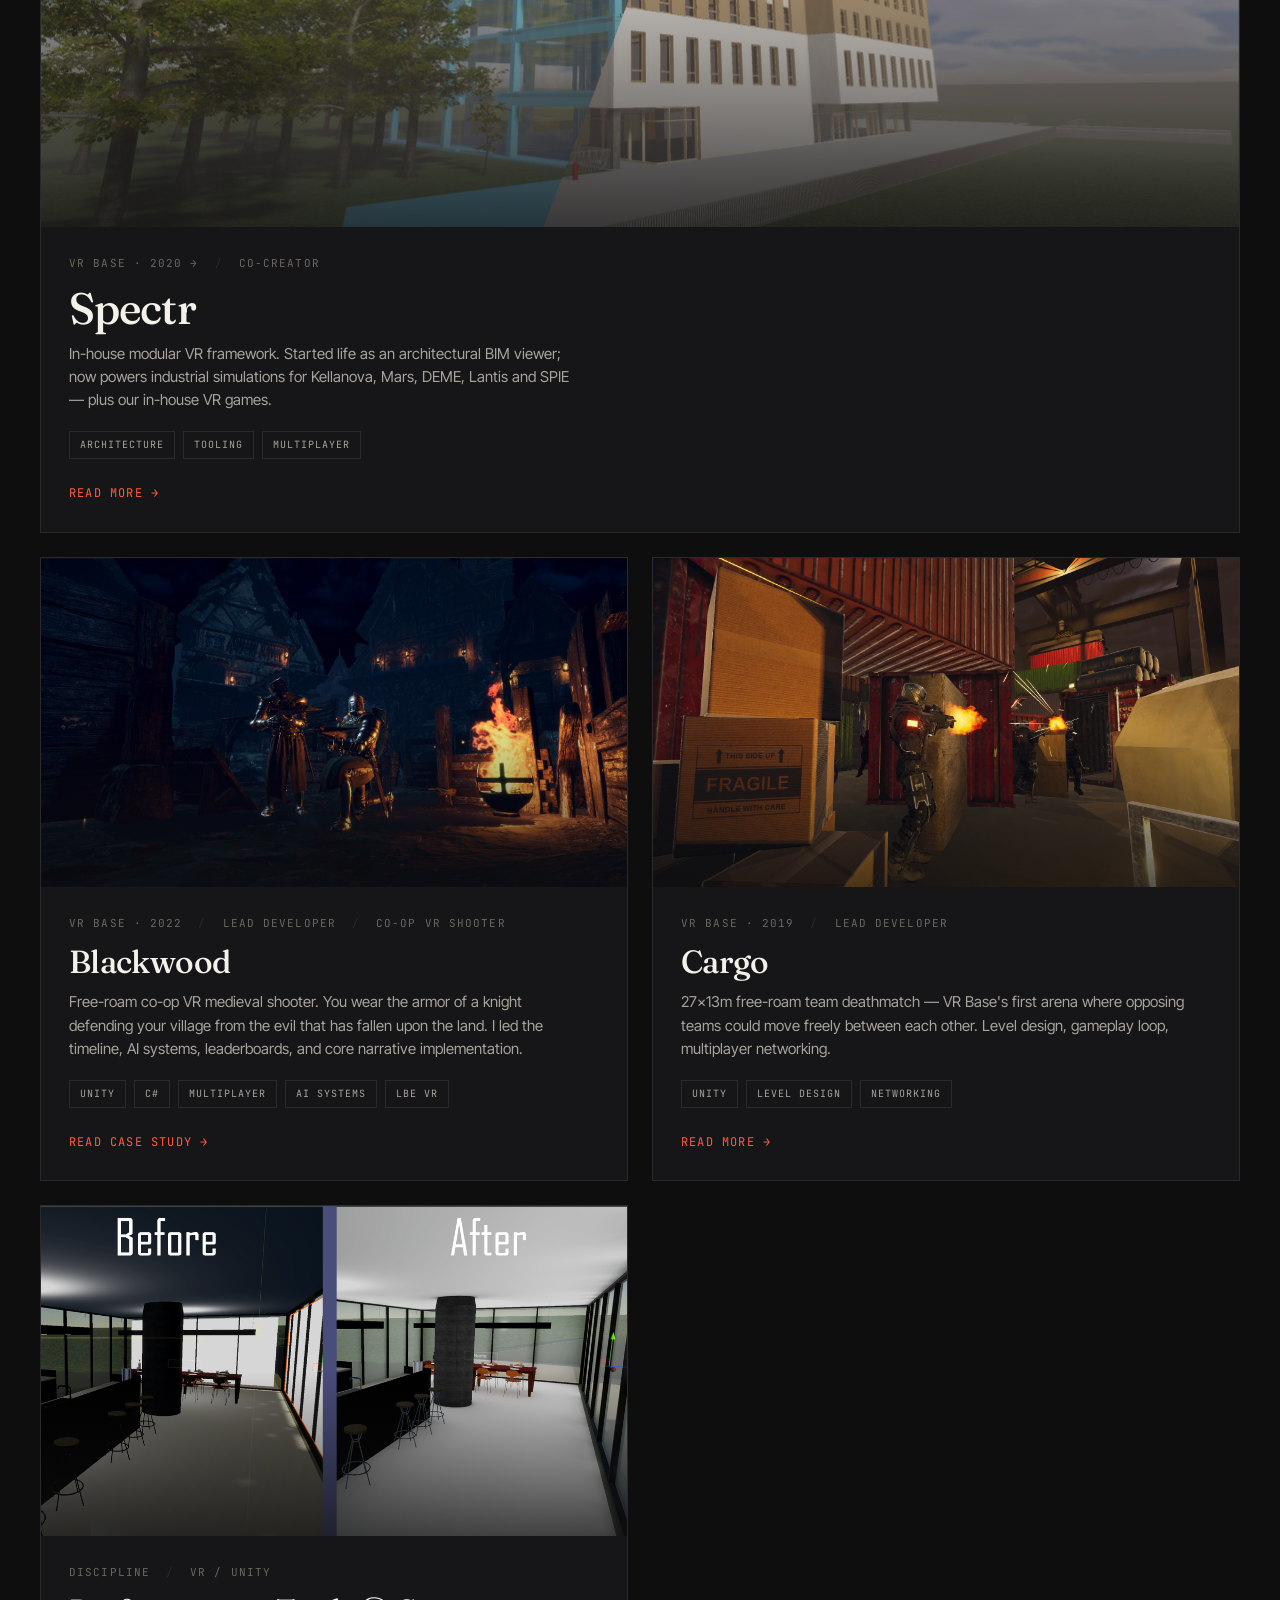
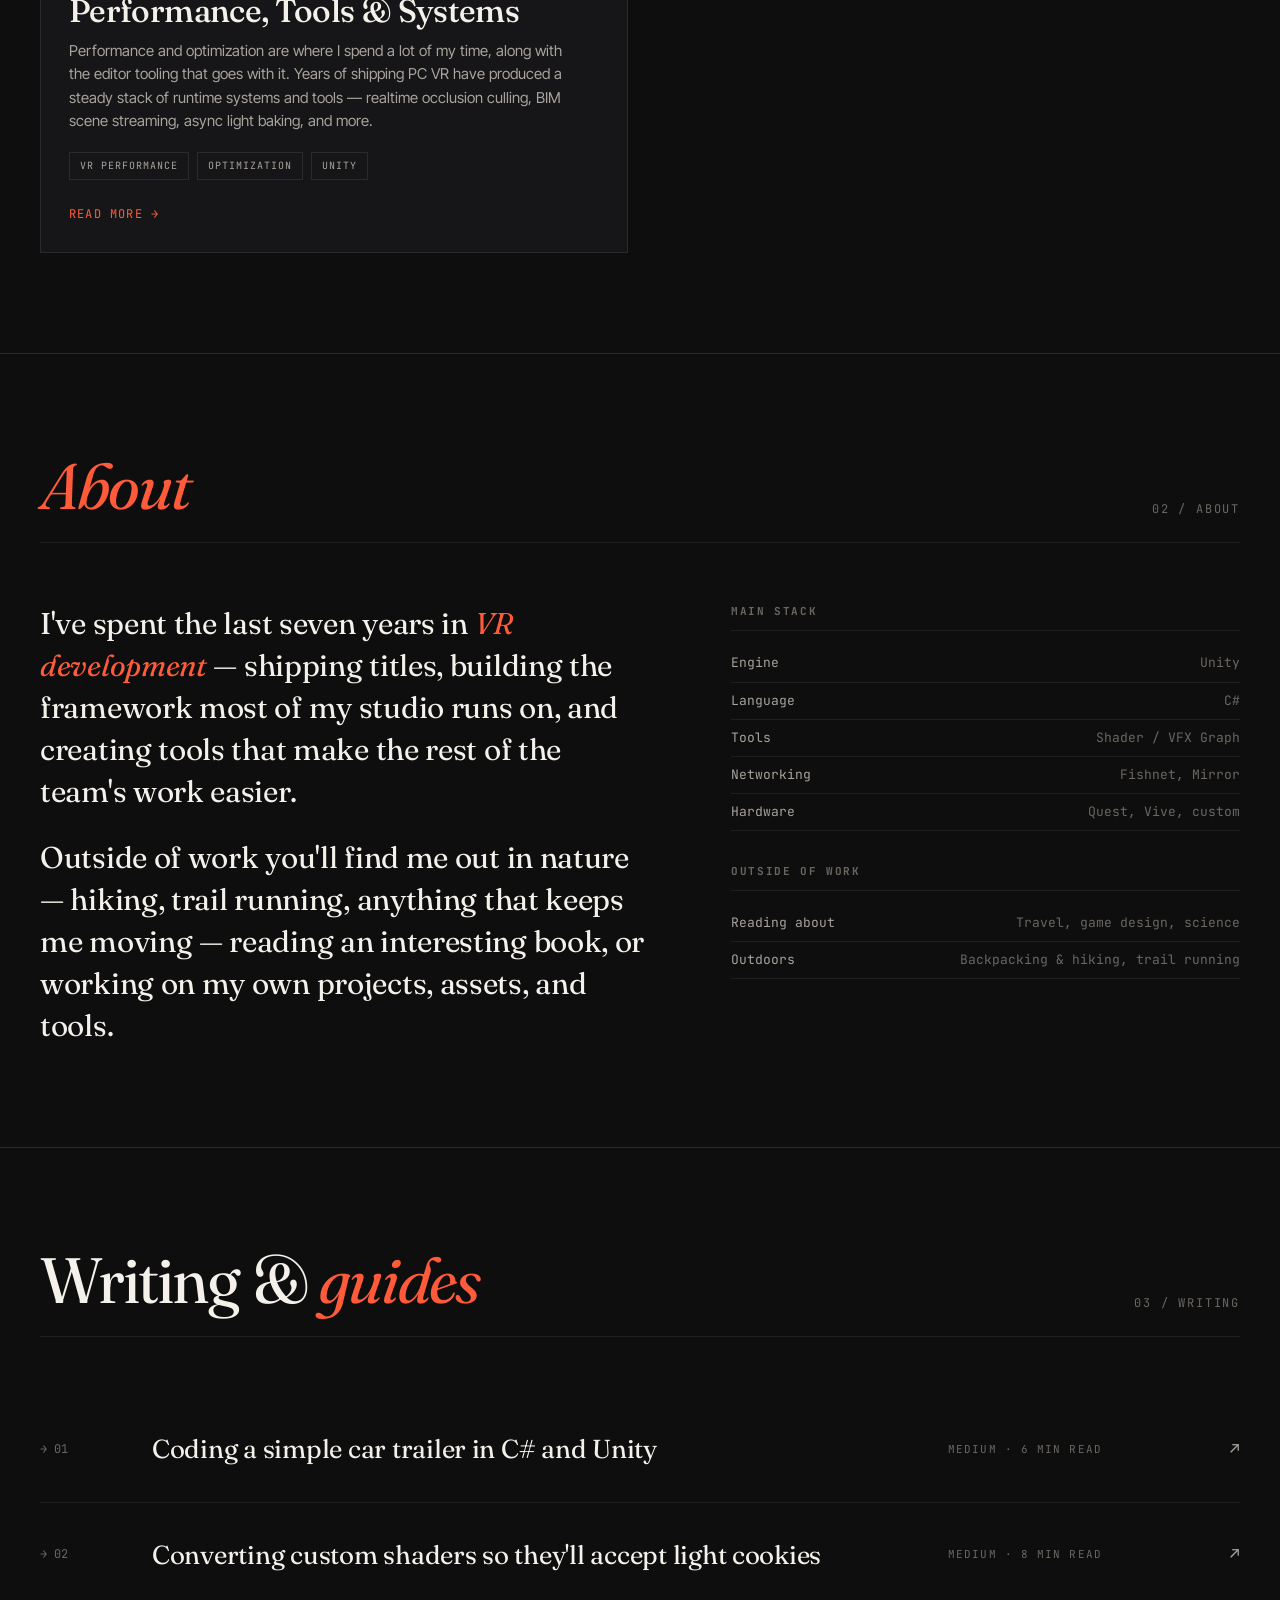
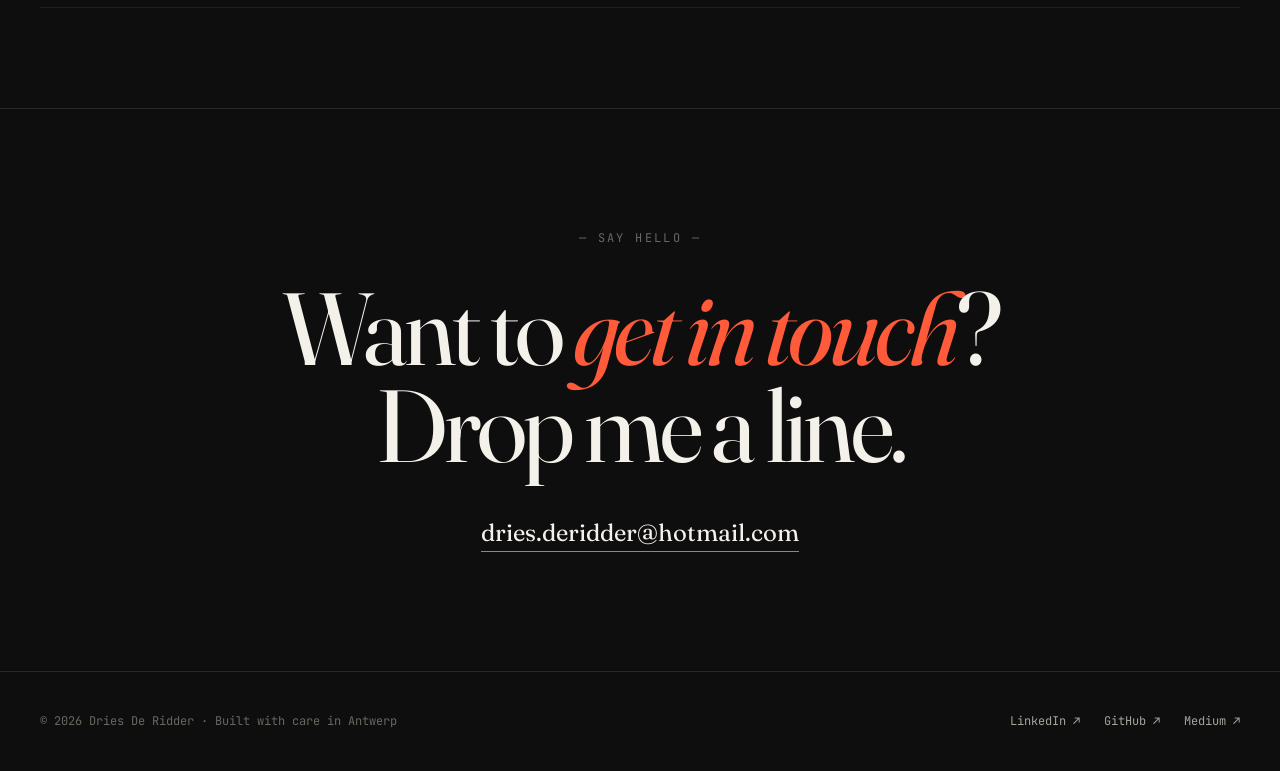
==== commit 8780b139: "Fixed texts and added new resume" ====
--- a/index.html
+++ b/index.html
@@ -4,17 +4,17 @@
 <meta charset="UTF-8">
 <meta name="viewport" content="width=device-width, initial-scale=1.0">
 <title>Dries De Ridder — VR Game Developer</title>
-<meta name="description" content="Belgian VR game developer. Lead on Blackwood and Cargo at VR Base. Co-creator of Spectr, an in-house VR framework.">
+<meta name="description" content="Belgian VR game developer. Co-creator of Spectr, an in-house VR framework, and lead on Blackwood and Cargo at VR Base.">
 <link rel="canonical" href="https://driesderidder.com/">
 <link rel="icon" type="image/svg+xml" href="favicon.svg">
 <meta property="og:title" content="Dries De Ridder — VR Game Developer">
-<meta property="og:description" content="Belgian VR game developer. Lead on Blackwood and Cargo at VR Base. Co-creator of Spectr, an in-house VR framework.">
+<meta property="og:description" content="Belgian VR game developer. Co-creator of Spectr, an in-house VR framework, and lead on Blackwood and Cargo at VR Base.">
 <meta property="og:type" content="website">
 <meta property="og:url" content="https://driesderidder.com/">
 <meta property="og:image" content="https://driesderidder.com/images/portrait.jpg">
 <meta name="twitter:card" content="summary_large_image">
 <meta name="twitter:title" content="Dries De Ridder — VR Game Developer">
-<meta name="twitter:description" content="Belgian VR game developer. Lead on Blackwood and Cargo at VR Base.">
+<meta name="twitter:description" content="Belgian VR game developer. Co-creator of Spectr and lead on Blackwood and Cargo at VR Base.">
 <meta name="twitter:image" content="https://driesderidder.com/images/portrait.jpg">
 <link rel="stylesheet" href="styles.css">
 <link rel="preconnect" href="https://fonts.googleapis.com">
@@ -28,7 +28,7 @@
   "jobTitle": "VR Game Developer",
   "url": "https://driesderidder.com/",
   "image": "https://driesderidder.com/images/portrait.jpg",
-  "description": "Belgian VR game developer. Lead on Blackwood and Cargo at VR Base. Co-creator of Spectr, an in-house VR framework.",
+  "description": "Belgian VR game developer. Co-creator of Spectr, an in-house VR framework, and lead on Blackwood and Cargo at VR Base.",
   "worksFor": {
     "@type": "Organization",
     "name": "VR Base"
@@ -66,18 +66,18 @@
   </div>
 
   <div class="hero-left">
-    <div class="hero-tag">Portfolio · 2026</div>
+    <div class="hero-tag">Portfolio</div>
     <h1>
-      I design <em>free-roam VR</em> —<br>
-      games, frameworks, and<br>
-      the engineering <span class="underline">between them</span>.
+      I build <em>games</em>, VR experiences,<br>
+      and the tools the rest of<br>
+      the team <span class="underline">runs on</span>.
     </h1>
     <p class="hero-bio">
-      I'm <strong>Dries De Ridder</strong> — a Belgian game developer specialising in VR. Lead developer on <strong>Blackwood</strong> and <strong>Cargo</strong> at VR Base, and co-creator of <strong>Spectr</strong>, an in-house framework now powering most of the studio's VR work.
+      I'm <strong>Dries De Ridder</strong> — a Belgian game developer specialising in VR. Co-creator of <strong>Spectr</strong>, the in-house framework now powering most of VR Base's work, and lead developer on <strong>Blackwood</strong> and <strong>Cargo</strong>.
     </p>
     <div class="cta-group">
       <a href="#work" class="btn btn-primary">See the work →</a>
-      <a href="Resume_DriesDeRidder.pdf" class="btn btn-ghost" target="_blank" rel="noopener">Download CV</a>
+      <a href="Resume_DriesDeRidder.pdf" class="btn btn-ghost" target="_blank" rel="noopener">Download resume</a>
     </div>
   </div>
 
@@ -98,7 +98,7 @@
 <section class="stats">
   <div class="stat">
     <div class="stat-num"><em>7+</em></div>
-    <div class="stat-label">years building VR</div>
+    <div class="stat-label">years building experiences</div>
   </div>
   <div class="stat">
     <div class="stat-num">4</div>
@@ -187,7 +187,7 @@
           <span>VR / Unity</span>
         </div>
         <h3 class="project-name">Performance, Tools &amp; Systems</h3>
-        <p class="project-desc">VR forgives nothing — performance is part of how I write code, not a phase at the end. Most of the editor tools and runtime systems I've built fell out of that constraint: realtime occlusion culling, BIM scene streaming, async light baking, and more.</p>
+        <p class="project-desc">Performance and optimization are where I spend a lot of my time, along with the editor tooling that goes with it. Years of shipping PC VR have produced a steady stack of runtime systems and tools — realtime occlusion culling, BIM scene streaming, async light baking, and more.</p>
         <div class="project-tags">
           <span class="tag">VR Performance</span>
           <span class="tag">Optimization</span>
@@ -208,7 +208,7 @@
 
   <div class="about">
     <div class="about-text">
-      <p>I've spent the last seven years deep in <em>VR development</em> — shipping titles, building the framework most of my studio runs on, and figuring out the awkward edges where physical hardware meets virtual presence.</p>
+      <p>I've spent the last seven years in <em>VR development</em> — shipping titles, building the framework most of my studio runs on, and creating tools that make the rest of the team's work easier.</p>
       <p>Outside of work you'll find me out in nature — hiking, trail running, anything that keeps me moving — reading an interesting book, or working on my own projects, assets, and tools.</p>
     </div>
     <div class="about-side">
--- a/styles.css
+++ b/styles.css
@@ -428,6 +428,32 @@
   position: absolute;
   inset: 0;
   background: linear-gradient(to top, rgba(14, 14, 15, 0.7) 0%, transparent 50%);
+  z-index: 1;
+  pointer-events: none;
+}
+.project-media {
+  position: absolute;
+  inset: 0;
+  width: 100%;
+  height: 100%;
+  object-fit: cover;
+  display: block;
+  z-index: 0;
+}
+.project-media.split-left,
+.project-media.split-right { width: 50%; }
+.project-media.split-left  { right: auto; object-position: 75% center; }
+.project-media.split-right { left: auto; }
+.project-img.split-pair::before {
+  content: "";
+  position: absolute;
+  top: 0;
+  bottom: 0;
+  left: 50%;
+  width: 1px;
+  background: rgba(255, 255, 255, 0.18);
+  z-index: 1;
+  pointer-events: none;
 }
 
 /* Project images — fall back to gradient if image missing */
@@ -435,11 +461,10 @@
 .project-img.spectr { background: url("images/spectr.jpg") center/cover no-repeat, linear-gradient(135deg, #0f2024 0%, #060d10 100%); }
 .project-img.cargo { background: url("images/cargo.jpg") center/cover no-repeat, linear-gradient(135deg, #1f1a14 0%, #0a0807 100%); }
 .project-img.tools { background: url("images/lightBakeTool.png") center/cover no-repeat, linear-gradient(135deg, #20201a 0%, #0a0a07 100%); }
-.project-img.thewall { background: url("images/thewall.jpg") center/cover no-repeat, linear-gradient(135deg, #1a1f24 0%, #07090b 100%); }
+.project-img.thewall { background: url("images/theWall.jpg") center/cover no-repeat, linear-gradient(135deg, #1a1f24 0%, #07090b 100%); }
 .project-img.camping { background: url("images/scandinavianCampingSite.png") center/cover no-repeat, linear-gradient(135deg, #14201a 0%, #060a08 100%); }
-.project-img.meditation { background: url("images/meditation.jpg") center/cover no-repeat, linear-gradient(135deg, #1a141f 0%, #08060c 100%); }
-.project-img.clockapp { background: url("images/clockapp.jpg") center/cover no-repeat, linear-gradient(135deg, #1f1a14 0%, #0a0807 100%); }
-.project-img.unrealenv { background: url("images/unrealenv.jpg") center/cover no-repeat, linear-gradient(135deg, #14201f 0%, #060a0a 100%); }
+.project-img.meditation { background: url("images/VRGuidedMeditation.jpg") center/cover no-repeat, linear-gradient(135deg, #1a141f 0%, #08060c 100%); }
+.project-img.unrealenv { background: url("images/blenderRender.png") center/cover no-repeat, linear-gradient(135deg, #14201f 0%, #060a0a 100%); }
 
 .side-header {
   margin-bottom: 60px;
